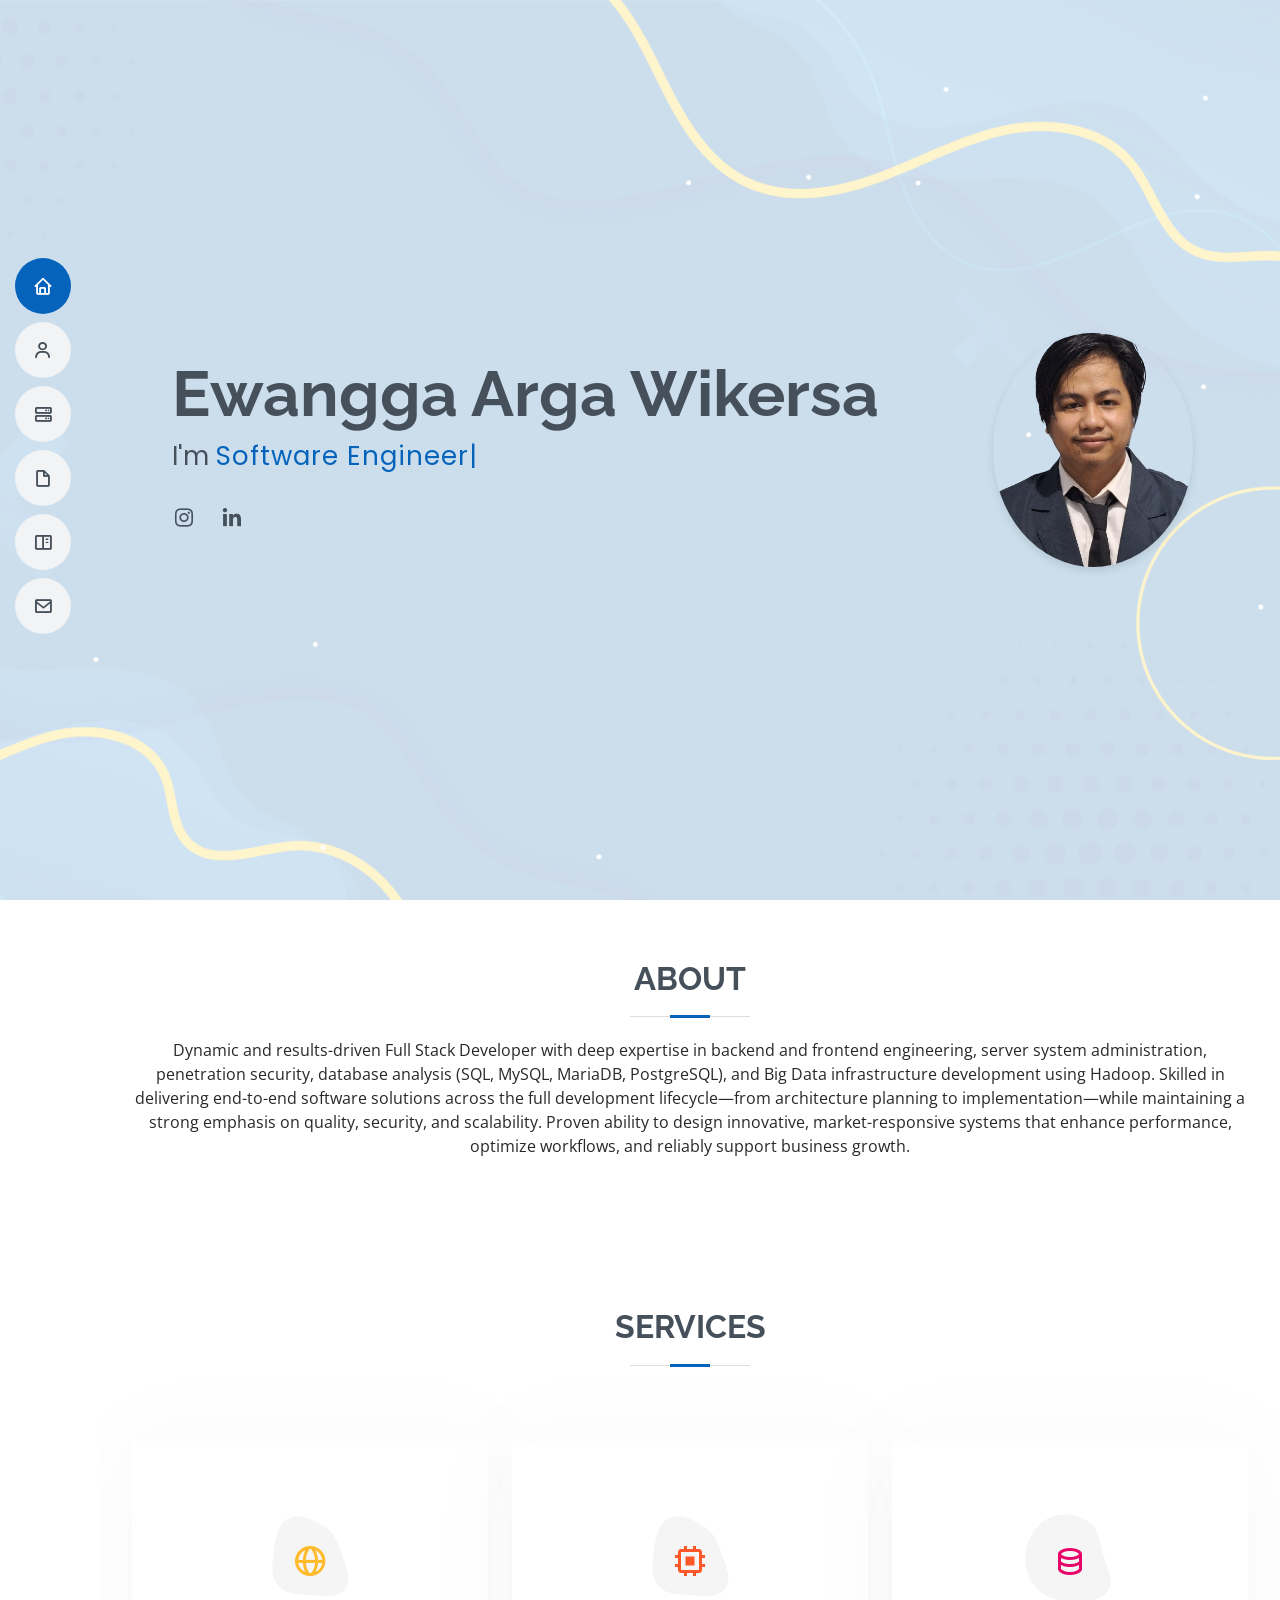
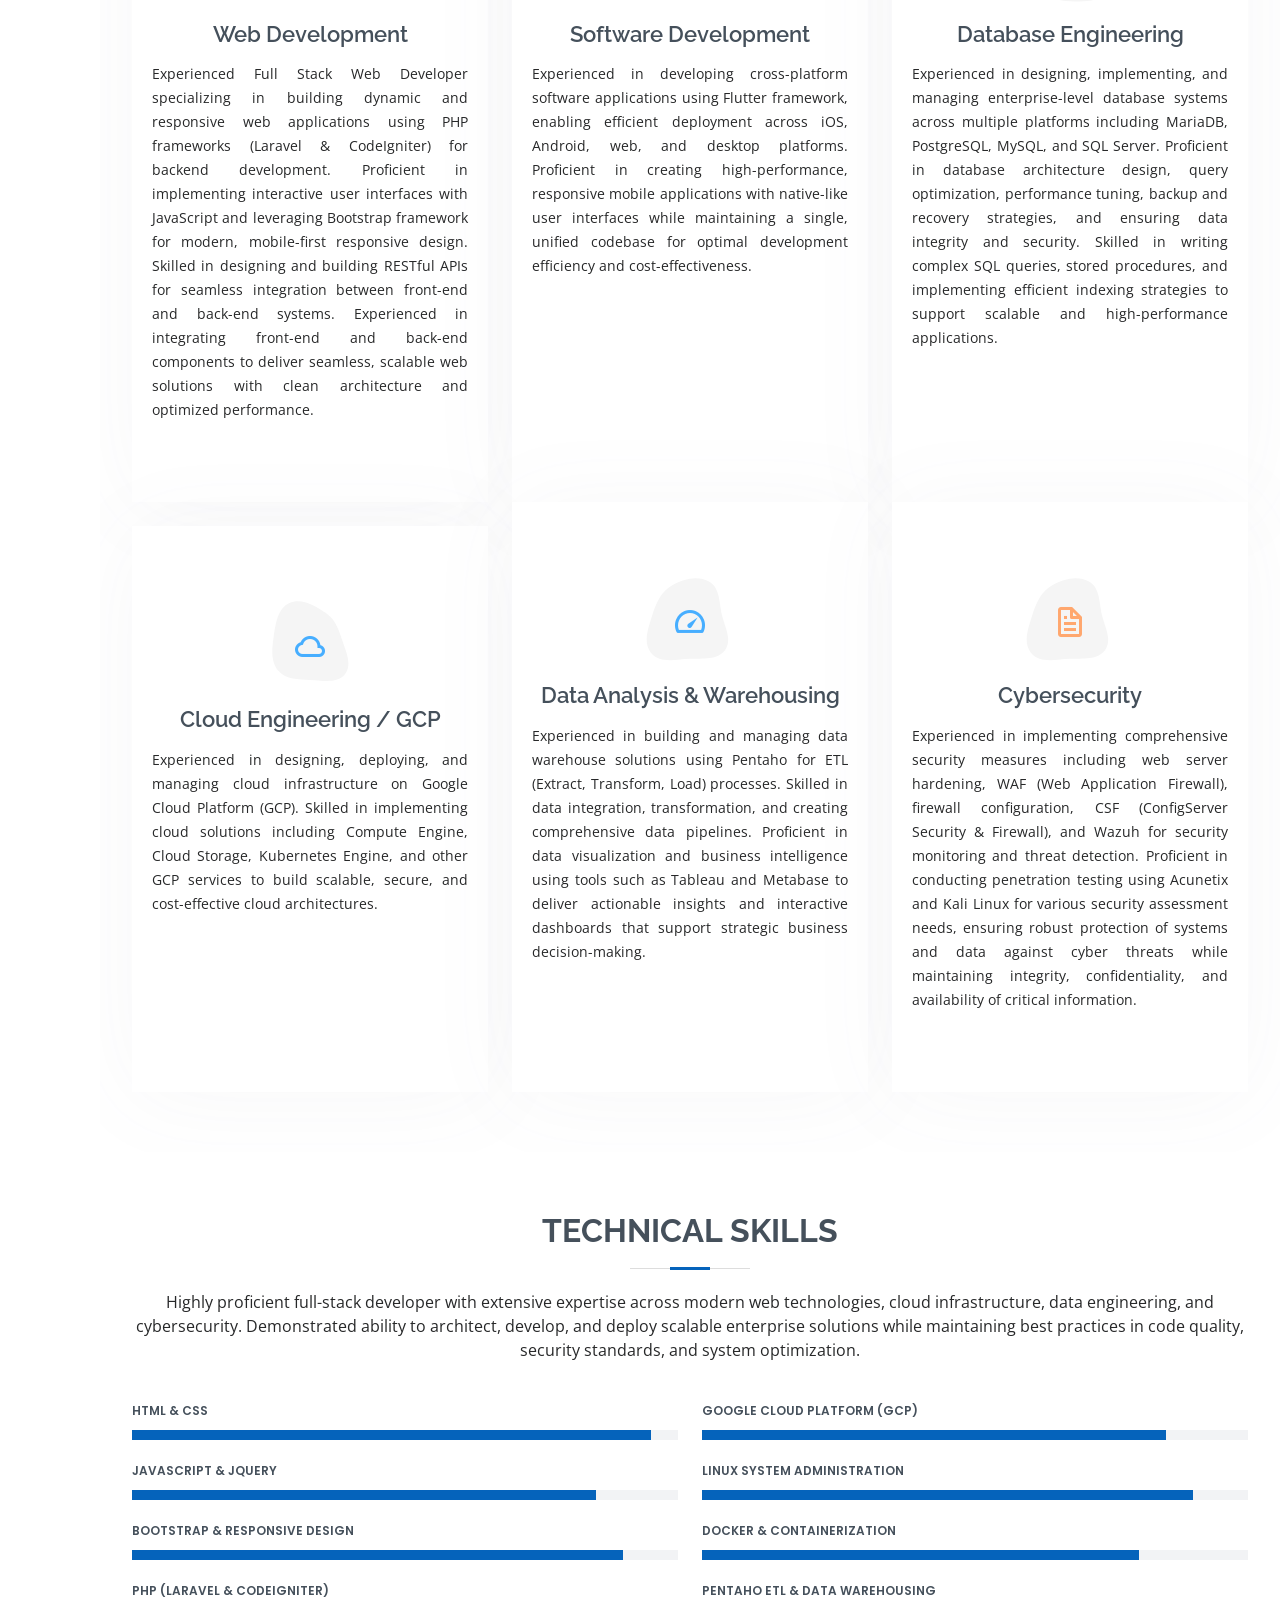
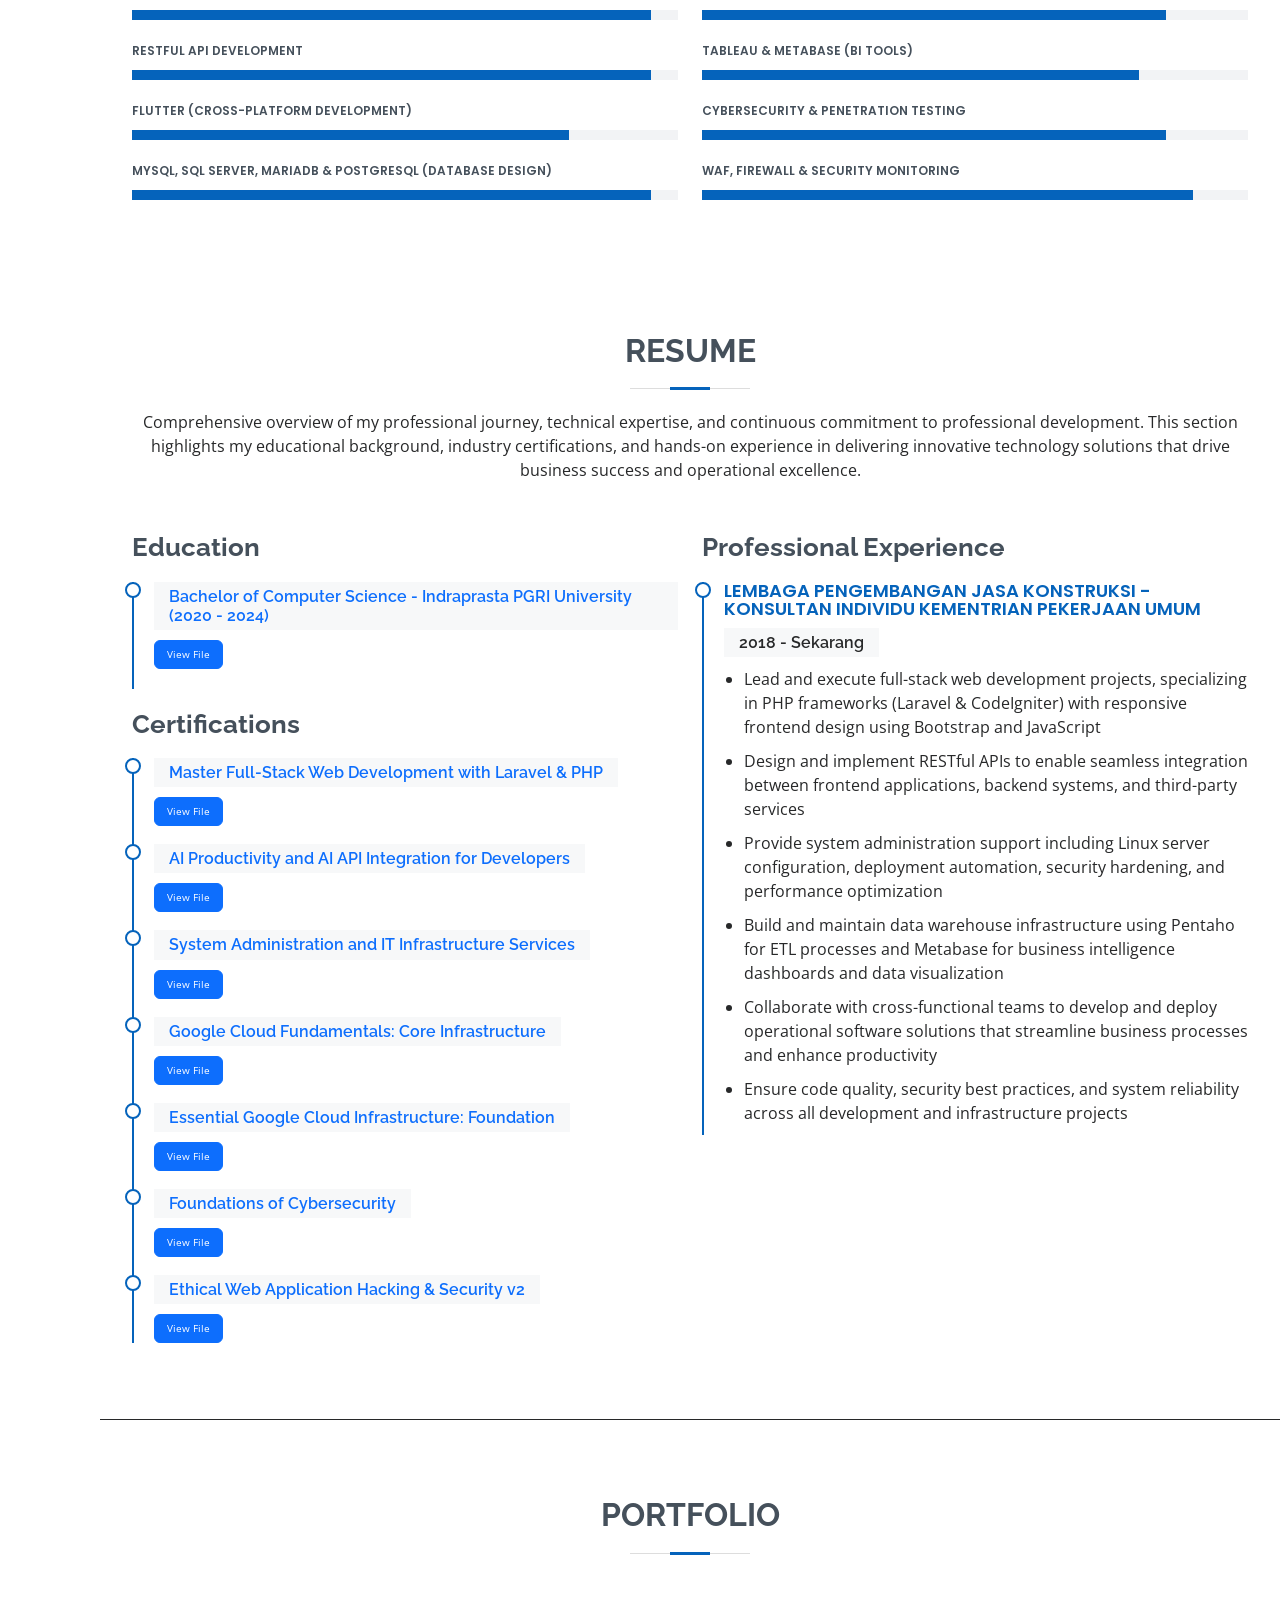
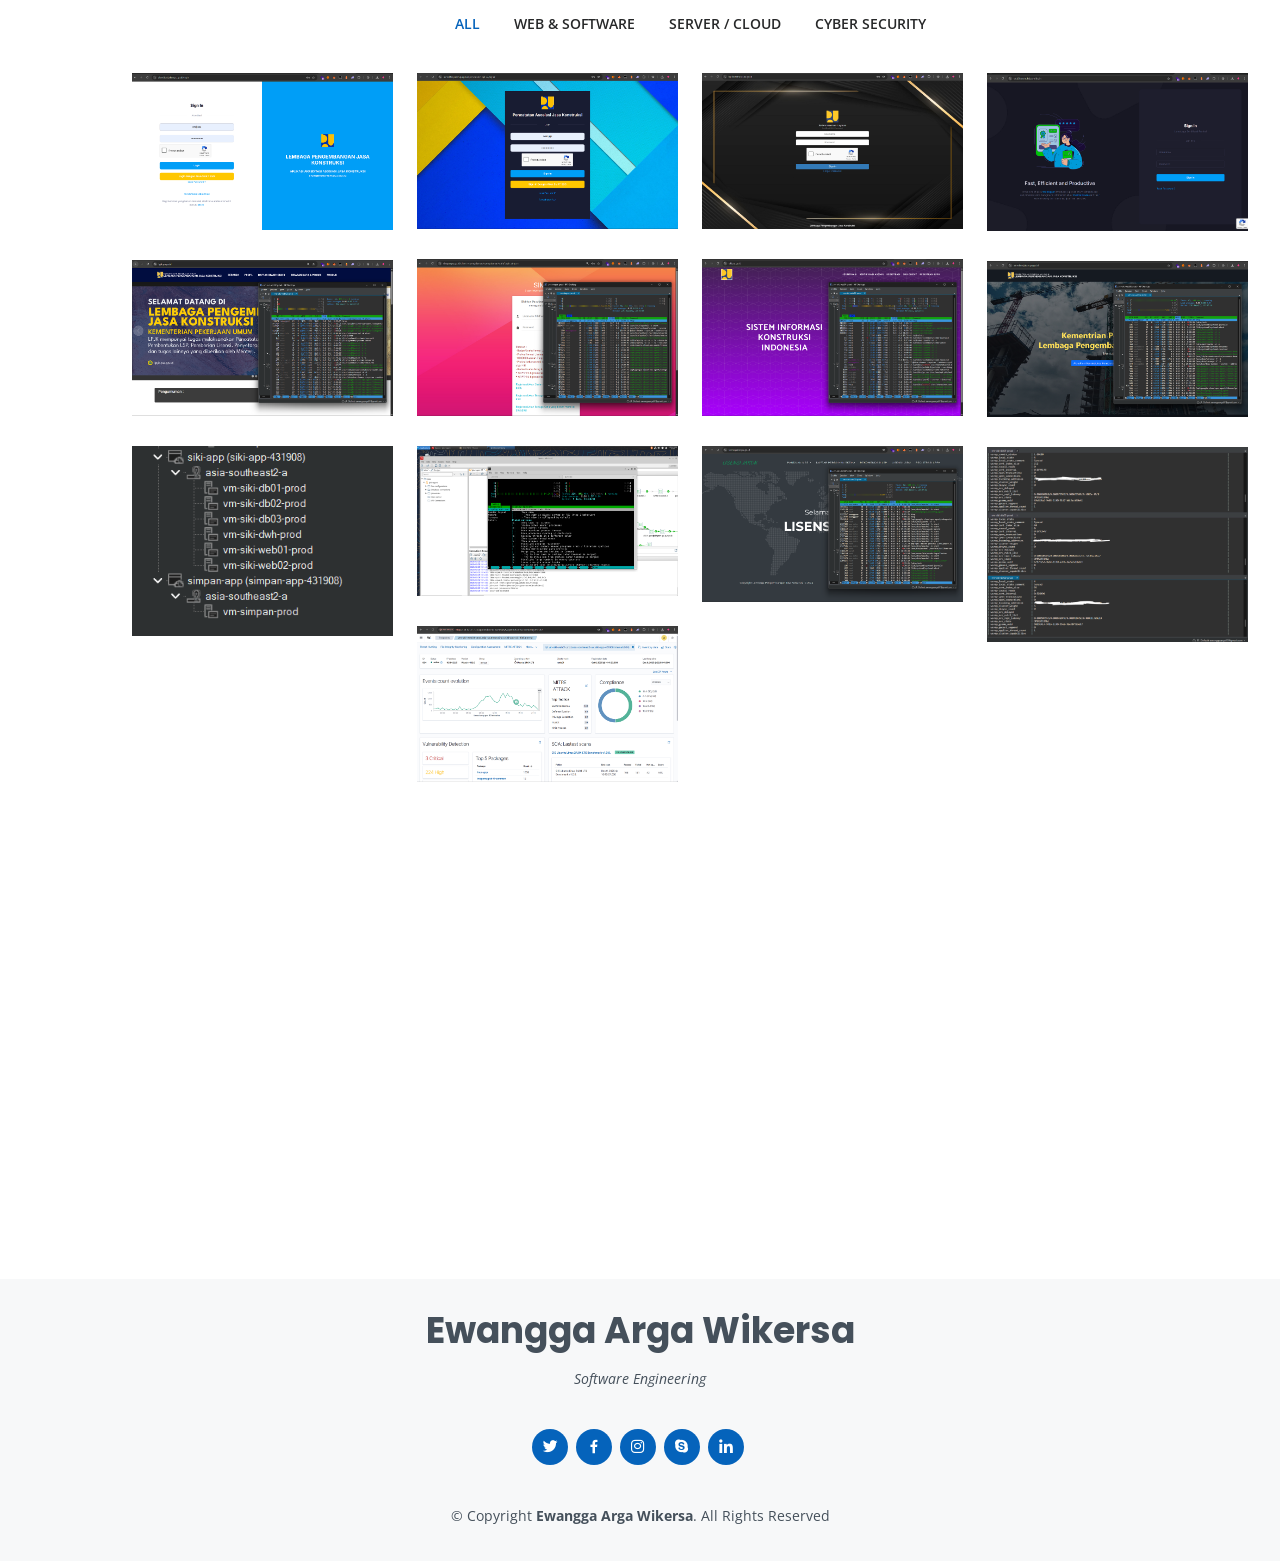
==== index.html @ 534a0cca "Update Portofolio" ====
<!DOCTYPE html>
<html lang="en">

<head>
  <meta charset="utf-8">
  <meta content="width=device-width, initial-scale=1.0" name="viewport">

  <title>MyResume - Ewangga Arga Wikersa</title>
  <meta content="" name="description">
  <meta content="" name="keywords">

  <!-- Favicons -->
  <!-- <link href="assets/img/favicon.png" rel="icon"> -->
  <link href="assets/img/apple-touch-icon.png" rel="apple-touch-icon">
  <link href="https://unpkg.com/boxicons@2.1.4/css/boxicons.min.css" rel="stylesheet">


  <!-- Google Fonts -->
  <link href="https://fonts.googleapis.com/css?family=Open+Sans:300,300i,400,400i,600,600i,700,700i|Raleway:300,300i,400,400i,500,500i,600,600i,700,700i|Poppins:300,300i,400,400i,500,500i,600,600i,700,700i" rel="stylesheet">

  <!-- Vendor CSS Files -->
  <link href="assets/vendor/aos/aos.css" rel="stylesheet">
  <link href="assets/vendor/bootstrap/css/bootstrap.min.css" rel="stylesheet">
  <link href="assets/vendor/bootstrap-icons/bootstrap-icons.css" rel="stylesheet">
  <link href="assets/vendor/boxicons/css/boxicons.min.css" rel="stylesheet">
  <link href="assets/vendor/glightbox/css/glightbox.min.css" rel="stylesheet">
  <link href="assets/vendor/swiper/swiper-bundle.min.css" rel="stylesheet">

  <!-- Template Main CSS File -->
  <link href="assets/css/style.css" rel="stylesheet">

  <!-- =======================================================
  * Template Name: MyResume
  * Updated: Sep 18 2023 with Bootstrap v5.3.2
  * Template URL: https://bootstrapmade.com/free-html-bootstrap-template-my-resume/
  * Author: BootstrapMade.com
  * License: https://bootstrapmade.com/license/
  ======================================================== -->
  <style>
    /* Set aspect ratio for iframe */
    .embed-responsive-iframe {
      position: relative;
      padding-bottom: 56.25%; /* 16:9 aspect ratio */
      height: 0;
      overflow: hidden;
    }
    
    .embed-responsive-iframe iframe {
      position: absolute;
      top: 0;
      left: 0;
      width: 100%;
      height: 100%;
    }
  </style>
</head>

<body>

  <!-- ======= Mobile nav toggle button ======= -->
  <!-- <button type="button" class="mobile-nav-toggle d-xl-none"><i class="bi bi-list mobile-nav-toggle"></i></button> -->
  <i class="bi bi-list mobile-nav-toggle d-lg-none"></i>
  <!-- ======= Header ======= -->
  <header id="header" class="d-flex flex-column justify-content-center">

    <nav id="navbar" class="navbar nav-menu">
      <ul>
        <li><a href="#hero" class="nav-link scrollto active"><i class="bx bx-home"></i> <span>Home</span></a></li>
        <li><a href="#about" class="nav-link scrollto"><i class="bx bx-user"></i> <span>About</span></a></li>
        <li><a href="#services" class="nav-link scrollto"><i class="bx bx-server"></i> <span>Services</span></a></li>
        <li><a href="#resume" class="nav-link scrollto"><i class="bx bx-file-blank"></i> <span>Resume</span></a></li>
        <li><a href="#portfolio" class="nav-link scrollto"><i class="bx bx-book-content"></i> <span>Portfolio</span></a></li>
        <li><a href="#contact" class="nav-link scrollto"><i class="bx bx-envelope"></i> <span>Contact</span></a></li>
      </ul>
    </nav><!-- .nav-menu -->

  </header><!-- End Header -->

  <!-- ======= Hero Section ======= -->
  <section id="hero" class="d-flex flex-column justify-content-center align-items-center">
    <div class="container" data-aos="zoom-in" data-aos-delay="100">
      <div class="row align-items-center">
        <div class="col-lg-8 col-md-7">
          <h1>Ewangga Arga Wikersa</h1>
          <p>I'm <span class="typed" data-typed-items="Software Engineering"></span></p>
          <div class="social-links">
            <a href="https://www.instagram.com/ewanggaarga/" class="instagram" target="_blank"><i class="bx bxl-instagram"></i></a>
            <a href="https://www.linkedin.com/in/ewangga-arga-wikersa/" target="_blank" class="linkedin"><i class="bx bxl-linkedin"></i></a>
          </div>
        </div>
        <div class="col-lg-4 col-md-5 text-center">
          <img src="assets/img/Pas-foto.png" alt="Ewangga Arga Wikersa" class="img-fluid rounded-circle" style="max-width: 200px; width: 100%; box-shadow: 0 4px 8px rgba(0,0,0,0.1);">
        </div>
      </div>
    </div>
  </section>
  <!-- End Hero -->

  <main id="main">
    <!-- ======= About Section ======= -->
    <section id="about" class="facts">
      <div class="container" data-aos="fade-up">
        <div class="section-title">
          <h2>About</h2>
          <p>Dynamic and results-driven Full Stack Developer with deep expertise in backend and frontend engineering, server system administration, penetration security, database analysis (SQL, MySQL, MariaDB, PostgreSQL), and Big Data infrastructure development using Hadoop. Skilled in delivering end-to-end software solutions across the full development lifecycle—from architecture planning to implementation—while maintaining a strong emphasis on quality, security, and scalability. Proven ability to design innovative, market-responsive systems that enhance performance, optimize workflows, and reliably support business growth.</p>
        </div>
      </div>
    </section><!-- End About Section -->

    <!-- ======= Services Section ======= -->
    <section id="services" class="services">
      <div class="container" data-aos="fade-up">
        <div class="section-title">
          <h2>Services</h2>
        </div>

        <div class="row">
          <div class="col-lg-4 col-md-6 d-flex align-items-stretch mt-4" data-aos="zoom-in" data-aos-delay="100">
            <div class="icon-box iconbox-yellow">
              <div class="icon">
                <svg width="100" height="100" viewBox="0 0 600 600" xmlns="http://www.w3.org/2000/svg">
                  <path stroke="none" stroke-width="0" fill="#f5f5f5" d="M300,503.46388370962813C374.79870501325706,506.71871716319447,464.8034551963731,527.1746412648533,510.4981551193396,467.86667711651364C555.9287308511215,408.9015244558933,512.6030010748507,327.5744911775523,490.211057578863,256.5855673507754C471.097692560561,195.9906835881958,447.69079081568157,138.11976852964426,395.19560036434837,102.3242989838813C329.3053358748298,57.3949838291264,248.02791733380457,8.279543830951368,175.87071277845988,42.242879143198664C103.41431057327972,76.34704239035025,93.79494320519305,170.9812938413882,81.28167332365135,250.07896920659033C70.17666984294237,320.27484674793965,64.84698225790005,396.69656628748305,111.28512138212992,450.4950937839243C156.20124167950087,502.5303643271138,231.32542653798444,500.4755392045468,300,503.46388370962813"></path>
                </svg>
                <i class="bx bx-globe"></i>
              </div>
                <h4><a href="#">Web Development</a></h4>
                <p style="text-align:justify;">Experienced Full Stack Web Developer specializing in building dynamic and responsive web applications using PHP frameworks (Laravel & CodeIgniter) for backend development. Proficient in implementing interactive user interfaces with JavaScript and leveraging Bootstrap framework for modern, mobile-first responsive design. Skilled in designing and building RESTful APIs for seamless integration between front-end and back-end systems. Experienced in integrating front-end and back-end components to deliver seamless, scalable web solutions with clean architecture and optimized performance.</p>
            </div>
          </div>
          
          <div class="col-lg-4 col-md-6 d-flex align-items-stretch mt-4" data-aos="zoom-in" data-aos-delay="100">
            <div class="icon-box iconbox-red">
              <div class="icon">
                <svg width="100" height="100" viewBox="0 0 600 600" xmlns="http://www.w3.org/2000/svg">
                  <path stroke="none" stroke-width="0" fill="#f5f5f5" d="M300,503.46388370962813C374.79870501325706,506.71871716319447,464.8034551963731,527.1746412648533,510.4981551193396,467.86667711651364C555.9287308511215,408.9015244558933,512.6030010748507,327.5744911775523,490.211057578863,256.5855673507754C471.097692560561,195.9906835881958,447.69079081568157,138.11976852964426,395.19560036434837,102.3242989838813C329.3053358748298,57.3949838291264,248.02791733380457,8.279543830951368,175.87071277845988,42.242879143198664C103.41431057327972,76.34704239035025,93.79494320519305,170.9812938413882,81.28167332365135,250.07896920659033C70.17666984294237,320.27484674793965,64.84698225790005,396.69656628748305,111.28512138212992,450.4950937839243C156.20124167950087,502.5303643271138,231.32542653798444,500.4755392045468,300,503.46388370962813"></path>
                </svg>
                <i class="bx bx-chip"></i>
              </div>
              <h4><a href="#">Software Development</a></h4>
                <p style="text-align:justify;">Experienced in developing cross-platform software applications using Flutter framework, enabling efficient deployment across iOS, Android, web, and desktop platforms. Proficient in creating high-performance, responsive mobile applications with native-like user interfaces while maintaining a single, unified codebase for optimal development efficiency and cost-effectiveness.</p>
            </div>
          </div>

          <div class="col-lg-4 col-md-6 d-flex align-items-stretch mt-4" data-aos="zoom-in" data-aos-delay="300">
            <div class="icon-box iconbox-pink">
              <div class="icon">
              <svg width="100" height="100" viewBox="0 0 600 600" xmlns="http://www.w3.org/2000/svg">
                <path stroke="none" stroke-width="0" fill="#f5f5f5" d="M300,541.5067337569781C382.14930387511276,545.0595476570109,479.8736841581634,548.3450877840088,526.4010558755058,480.5488172755941C571.5218469581645,414.80211281144784,517.5187510058486,332.0715597781072,496.52539010469104,255.14436215662573C477.37192572678356,184.95920475031193,473.57363656557914,105.61284051026155,413.0603344069578,65.22779650032875C343.27470386102294,18.654635553484475,251.2091493199835,5.337323636656869,175.0934190732945,40.62881213300186C97.87086631185822,76.43348514350839,51.98124368387456,156.15599469081315,36.44837278890362,239.84606092416172C21.716077023791087,319.22268207091537,43.775223500013084,401.1760424656574,96.891909868211,461.97329694683043C147.22146801428983,519.5804099606455,223.5754009179313,538.201503339737,300,541.5067337569781"></path>
              </svg>
              <i class="bx bx-data"></i>
              </div>
              <h4><a href="#">Database Engineering</a></h4>
              <p style="text-align:justify;">Experienced in designing, implementing, and managing enterprise-level database systems across multiple platforms including MariaDB, PostgreSQL, MySQL, and SQL Server. Proficient in database architecture design, query optimization, performance tuning, backup and recovery strategies, and ensuring data integrity and security. Skilled in writing complex SQL queries, stored procedures, and implementing efficient indexing strategies to support scalable and high-performance applications.</p>
            </div>
          </div>

          <div class="col-lg-4 col-md-6 d-flex align-items-stretch mt-4" data-aos="zoom-in" data-aos-delay="100">
            <div class="icon-box iconbox-blue">
              <div class="icon">
                <svg width="100" height="100" viewBox="0 0 600 600" xmlns="http://www.w3.org/2000/svg">
                  <path stroke="none" stroke-width="0" fill="#f5f5f5" d="M300,503.46388370962813C374.79870501325706,506.71871716319447,464.8034551963731,527.1746412648533,510.4981551193396,467.86667711651364C555.9287308511215,408.9015244558933,512.6030010748507,327.5744911775523,490.211057578863,256.5855673507754C471.097692560561,195.9906835881958,447.69079081568157,138.11976852964426,395.19560036434837,102.3242989838813C329.3053358748298,57.3949838291264,248.02791733380457,8.279543830951368,175.87071277845988,42.242879143198664C103.41431057327972,76.34704239035025,93.79494320519305,170.9812938413882,81.28167332365135,250.07896920659033C70.17666984294237,320.27484674793965,64.84698225790005,396.69656628748305,111.28512138212992,450.4950937839243C156.20124167950087,502.5303643271138,231.32542653798444,500.4755392045468,300,503.46388370962813"></path>
                </svg>
                <i class="bx bx-cloud"></i>
              </div>
              <h4><a href="#">Cloud Engineering / GCP</a></h4>
              <p style="text-align:justify;">Experienced in designing, deploying, and managing cloud infrastructure on Google Cloud Platform (GCP). Skilled in implementing cloud solutions including Compute Engine, Cloud Storage, Kubernetes Engine, and other GCP services to build scalable, secure, and cost-effective cloud architectures.</p>
            </div>
          </div>

          <div class="col-lg-4 col-md-6 d-flex align-items-stretch" data-aos="zoom-in" data-aos-delay="100">
            <div class="icon-box iconbox-blue">
              <div class="icon">
                <svg width="100" height="100" viewBox="0 0 600 600" xmlns="http://www.w3.org/2000/svg">
                  <path stroke="none" stroke-width="0" fill="#f5f5f5" d="M300,521.0016835830174C376.1290562159157,517.8887921683347,466.0731472004068,529.7835943286574,510.70327084640275,468.03025145048787C554.3714126377745,407.6079735673963,508.03601936045806,328.9844924480964,491.2728898941984,256.3432110539036C474.5976632858925,184.082847569629,479.9380746630129,96.60480741107993,416.23090153303,58.64404602377083C348.86323505073057,18.502131276798302,261.93793281208167,40.57373210992963,193.5410806939664,78.93577620505333C130.42746243093433,114.334589627462,98.30271207620316,179.96522072025542,76.75703585869454,249.04625023123273C51.97151888228291,328.5150500222984,13.704378332031375,421.85034740162234,66.52175969318436,486.19268352777647C119.04800174914682,550.1803526380478,217.28368757567262,524.383925680826,300,521.0016835830174"></path>
                </svg>
                <i class="bx bx-tachometer"></i>
              </div>
                <h4><a href="#">Data Analysis & Warehousing</a></h4>
                <p style="text-align:justify;">Experienced in building and managing data warehouse solutions using Pentaho for ETL (Extract, Transform, Load) processes. Skilled in data integration, transformation, and creating comprehensive data pipelines. Proficient in data visualization and business intelligence using tools such as Tableau and Metabase to deliver actionable insights and interactive dashboards that support strategic business decision-making.</p>
            </div>
          </div>
          
          
          <div class="col-lg-4 col-md-6 d-flex align-items-stretch" data-aos="zoom-in" data-aos-delay="100">
            <div class="icon-box iconbox-orange">
              <div class="icon">
                <svg width="100" height="100" viewBox="0 0 600 600" xmlns="http://www.w3.org/2000/svg">
                  <path stroke="none" stroke-width="0" fill="#f5f5f5" d="M300,521.0016835830174C376.1290562159157,517.8887921683347,466.0731472004068,529.7835943286574,510.70327084640275,468.03025145048787C554.3714126377745,407.6079735673963,508.03601936045806,328.9844924480964,491.2728898941984,256.3432110539036C474.5976632858925,184.082847569629,479.9380746630129,96.60480741107993,416.23090153303,58.64404602377083C348.86323505073057,18.502131276798302,261.93793281208167,40.57373210992963,193.5410806939664,78.93577620505333C130.42746243093433,114.334589627462,98.30271207620316,179.96522072025542,76.75703585869454,249.04625023123273C51.97151888228291,328.5150500222984,13.704378332031375,421.85034740162234,66.52175969318436,486.19268352777647C119.04800174914682,550.1803526380478,217.28368757567262,524.383925680826,300,521.0016835830174"></path>
                </svg>
                <i class="bx bx-file"></i>
              </div>
                <h4><a href="#">Cybersecurity</a></h4>
                <p style="text-align:justify;">Experienced in implementing comprehensive security measures including web server hardening, WAF (Web Application Firewall), firewall configuration, CSF (ConfigServer Security & Firewall), and Wazuh for security monitoring and threat detection. Proficient in conducting penetration testing using Acunetix and Kali Linux for various security assessment needs, ensuring robust protection of systems and data against cyber threats while maintaining integrity, confidentiality, and availability of critical information.</p>
            </div>
          </div>



        </div>

      </div>
    </section>
    <!-- ======= End Services Section ======= -->

    <!-- ======= Skills Section ======= -->
    <section id="skills" class="skills section-bg">
      <div class="container" data-aos="fade-up">

      <div class="section-title">
      <h2>Technical Skills</h2>
      <p>Highly proficient full-stack developer with extensive expertise across modern web technologies, cloud infrastructure, data engineering, and cybersecurity. Demonstrated ability to architect, develop, and deploy scalable enterprise solutions while maintaining best practices in code quality, security standards, and system optimization.</p>
      </div>

      <div class="row skills-content">

      <div class="col-lg-6">

      <div class="progress">
      <span class="skill">HTML & CSS</span>
      <div class="progress-bar-wrap">
      <div class="progress-bar" role="progressbar" aria-valuenow="95" aria-valuemin="0" aria-valuemax="100"></div>
      </div>
      </div>

      <div class="progress">
      <span class="skill">JavaScript & jQuery</span>
      <div class="progress-bar-wrap">
      <div class="progress-bar" role="progressbar" aria-valuenow="85" aria-valuemin="0" aria-valuemax="100"></div>
      </div>
      </div>

      <div class="progress">
      <span class="skill">Bootstrap & Responsive Design</span>
      <div class="progress-bar-wrap">
      <div class="progress-bar" role="progressbar" aria-valuenow="90" aria-valuemin="0" aria-valuemax="100"></div>
      </div>
      </div>
       
      <div class="progress">
      <span class="skill">PHP (Laravel & CodeIgniter)</span>
      <div class="progress-bar-wrap">
      <div class="progress-bar" role="progressbar" aria-valuenow="95" aria-valuemin="0" aria-valuemax="100"></div>
      </div>
      </div>

      <div class="progress">
      <span class="skill">RESTful API Development</span>
      <div class="progress-bar-wrap">
      <div class="progress-bar" role="progressbar" aria-valuenow="95" aria-valuemin="0" aria-valuemax="100"></div>
      </div>
      </div>
      
      <div class="progress">
      <span class="skill">Flutter (Cross-Platform Development)</span>
      <div class="progress-bar-wrap">
      <div class="progress-bar" role="progressbar" aria-valuenow="80" aria-valuemin="0" aria-valuemax="100"></div>
      </div>
      </div>

      <div class="progress">
      <span class="skill">MySQL, SQL Server, MariaDB & PostgreSQL (Database Design)</span>
      <div class="progress-bar-wrap">
      <div class="progress-bar" role="progressbar" aria-valuenow="95" aria-valuemin="0" aria-valuemax="100"></div>
      </div>
      </div>

       
      </div>

      <div class="col-lg-6">

      <div class="progress">
      <span class="skill">Google Cloud Platform (GCP)</span>
      <div class="progress-bar-wrap">
      <div class="progress-bar" role="progressbar" aria-valuenow="85" aria-valuemin="0" aria-valuemax="100"></div>
      </div>
      </div>

      <div class="progress">
      <span class="skill">Linux System Administration</span>
      <div class="progress-bar-wrap">
      <div class="progress-bar" role="progressbar" aria-valuenow="90" aria-valuemin="0" aria-valuemax="100"></div>
      </div>
      </div>

      <div class="progress">
      <span class="skill">Docker & Containerization</span>
      <div class="progress-bar-wrap">
      <div class="progress-bar" role="progressbar" aria-valuenow="80" aria-valuemin="0" aria-valuemax="100"></div>
      </div>
      </div>

      <div class="progress">
      <span class="skill">Pentaho ETL & Data Warehousing</span>
      <div class="progress-bar-wrap">
      <div class="progress-bar" role="progressbar" aria-valuenow="85" aria-valuemin="0" aria-valuemax="100"></div>
      </div>
      </div>

      <div class="progress">
      <span class="skill">Tableau & Metabase (BI Tools)</span>
      <div class="progress-bar-wrap">
      <div class="progress-bar" role="progressbar" aria-valuenow="80" aria-valuemin="0" aria-valuemax="100"></div>
      </div>
      </div>
      
      <div class="progress">
      <span class="skill">Cybersecurity & Penetration Testing</span>
      <div class="progress-bar-wrap">
      <div class="progress-bar" role="progressbar" aria-valuenow="85" aria-valuemin="0" aria-valuemax="100"></div>
      </div>
      </div>

      <div class="progress">
      <span class="skill">WAF, Firewall & Security Monitoring</span>
      <div class="progress-bar-wrap">
      <div class="progress-bar" role="progressbar" aria-valuenow="90" aria-valuemin="0" aria-valuemax="100"></div>
      </div>
      </div>

      </div>

      </div>

      </div>
    </section>
    <!-- End Skills Section -->

    <!-- ======= Resume Section ======= -->
    <section id="resume" class="resume">
      <div class="container" data-aos="fade-up">

        <div class="section-title">
          <h2>Resume</h2>
          <p>Comprehensive overview of my professional journey, technical expertise, and continuous commitment to professional development. This section highlights my educational background, industry certifications, and hands-on experience in delivering innovative technology solutions that drive business success and operational excellence.</p>
        </div>

        <!-- Fungsi untuk show and hide iframe -->
          <script>
            function toggleIframe(containerId, buttonId) {
              var iframeContainer = document.getElementById(containerId);
              var toggleButton = document.getElementById(buttonId);
          
              if (iframeContainer.style.display === 'none') {
                iframeContainer.style.display = 'block';
                toggleButton.textContent = 'Hide';
              } else {
                iframeContainer.style.display = 'none';
                toggleButton.textContent = 'View File';
              }
            }
          </script>

        <div class="row">
          <div class="col-lg-6">
            <h3 class="resume-title">Education</h3>
            <div class="resume-item">
              <h5 class="text-primary">Bachelor of Computer Science - Indraprasta PGRI University (2020 - 2024)</h5><br/>
              <button id="toggleButton0" class="btn btn-primary" style="font-size:10px;" onclick="toggleIframe('iframeContainer0', 'toggleButton0')">View File</button>
              <div id="iframeContainer0" style="display: none;">
                <iframe src="sertifikat/Ijazah.pdf" width="100%" height="550px"></iframe>
              </div>
            </div>

           
           
          <h3 class="resume-title">Certifications</h3>

            <div class="resume-item">
              <h5 class="text-primary">Master Full-Stack Web Development with Laravel & PHP </h5><br/>
              <button id="toggleButton1" class="btn btn-primary"  style="font-size:10px;" onclick="toggleIframe('iframeContainer1', 'toggleButton1')">View File</button>
              <div id="iframeContainer1" style="display: none;">
                <iframe src="sertifikat/Master Full-Stack Web Development with Laravel PHP.pdf" width="100%" height="550px"></iframe>
              </div>
            </div>
            
            <div class="resume-item">
              <h5 class="text-primary">AI Productivity and AI API Integration for Developers</h5><br/>
              <button id="toggleButton2" class="btn btn-primary"  style="font-size:10px;" onclick="toggleIframe('iframeContainer2', 'toggleButton2')">View File</button>
              <div id="iframeContainer2" style="display: none;">
                <iframe src="sertifikat/AI Productivity and AI API Integration for Developers.pdf" width="100%" height="550px"></iframe>
              </div>
            </div>
          
            <div class="resume-item">
              <h5 class="text-primary">System Administration and IT Infrastructure Services</h5><br/>
              <button id="toggleButton3" class="btn btn-primary"  style="font-size:10px;" onclick="toggleIframe('iframeContainer3', 'toggleButton3')">View File</button>
              <div id="iframeContainer3" style="display: none;">
                <iframe src="sertifikat/System Administration and IT Infrastructure Services.pdf" width="100%" height="550px"></iframe>
              </div>
            </div>

            <div class="resume-item">
              <h5 class="text-primary">Google Cloud Fundamentals: Core Infrastructure</h5><br/>
              <button id="toggleButton4" class="btn btn-primary"  style="font-size:10px;" onclick="toggleIframe('iframeContainer4', 'toggleButton4')">View File</button>
              <div id="iframeContainer4" style="display: none;">
                <iframe src="sertifikat/Google Cloud Fundamentals Core Infrastructure.pdf" width="100%" height="550px"></iframe>
              </div>
            </div>
            
            <div class="resume-item">
              <h5 class="text-primary">Essential Google Cloud Infrastructure: Foundation</h5><br/>
              <button id="toggleButton5" class="btn btn-primary"  style="font-size:10px;" onclick="toggleIframe('iframeContainer5', 'toggleButton5')">View File</button>
              <div id="iframeContainer5" style="display: none;">
                <iframe src="sertifikat/Essential Google Cloud Infrastructure Foundation.pdf" width="100%" height="550px"></iframe>
              </div>
            </div>
         
            <div class="resume-item">
              <h5 class="text-primary">Foundations of Cybersecurity</h5><br/>
              <button id="toggleButton6" class="btn btn-primary"  style="font-size:10px;" onclick="toggleIframe('iframeContainer6', 'toggleButton6')">View File</button>
              <div id="iframeContainer6" style="display: none;">
                <iframe src="sertifikat/Foundations of Cybersecurity.pdf" width="100%" height="550px"></iframe>
              </div>
            </div>
         
            <div class="resume-item">
              <h5 class="text-primary">Ethical Web Application Hacking & Security v2</h5><br/>
              <button id="toggleButton7" class="btn btn-primary"  style="font-size:10px;" onclick="toggleIframe('iframeContainer7', 'toggleButton7')">View File</button>
              <div id="iframeContainer7" style="display: none;">
                <iframe src="sertifikat/Ethical Web Application Hacking & Security v2.pdf" width="100%" height="550px"></iframe>
              </div>
            </div>



          </div>


          <div class="col-lg-6">
            <h3 class="resume-title">Professional Experience</h3>
            <div class="resume-item">
              <h4>Lembaga Pengembangan Jasa Konstruksi - Konsultan Individu Kementrian Pekerjaan Umum</h4>
              <h5>2018 - Sekarang</h5>
              <ul>
                <li>Lead and execute full-stack web development projects, specializing in PHP frameworks (Laravel & CodeIgniter) with responsive frontend design using Bootstrap and JavaScript</li>
                <li>Design and implement RESTful APIs to enable seamless integration between frontend applications, backend systems, and third-party services</li>
                <li>Provide system administration support including Linux server configuration, deployment automation, security hardening, and performance optimization</li>
                <li>Build and maintain data warehouse infrastructure using Pentaho for ETL processes and Metabase for business intelligence dashboards and data visualization</li>
                <li>Collaborate with cross-functional teams to develop and deploy operational software solutions that streamline business processes and enhance productivity</li>
                <li>Ensure code quality, security best practices, and system reliability across all development and infrastructure projects</li>
              </ul>
            </div>
          </div>
        </div>

      </div>
    </section><!-- End Resume Section -->

    <hr data-aos="fade-up"/>
    <!-- ======= Portfolio Section ======= -->
    <section id="portfolio" class="portfolio section-bg">
      <div class="container" data-aos="fade-up">

        <div class="section-title">
          <h2>Portfolio</h2>
        </div>

        <div class="row">
          <div class="col-lg-12 d-flex justify-content-center" data-aos="fade-up" data-aos-delay="100">
            <ul id="portfolio-flters">
              <li data-filter="*" class="filter-active">All</li>
              <li data-filter=".filter-web">Web & Software</li>
              <li data-filter=".filter-cloud">Server / Cloud</li>
              <li data-filter=".filter-cybersecurity">Cyber Security</li>
            </ul>
          </div>
        </div>

        <div class="row portfolio-container" data-aos="fade-up" data-aos-delay="200">
          

          <!-- Kelompok Web -->
          <div class="col-lg-3 col-md-6 portfolio-item filter-web">
            <div class="portfolio-wrap">
              <img src="assets/img/portfolio/Akreditasi Asosiasi Jasa Konstruksi.png" class="img-fluid" alt="">
              <div class="portfolio-info">
                <h4>Akreditasi Asosiasi Jasa Konstruksi</h4>
                <div class="portfolio-links">
                  <a href="assets/img/portfolio/Akreditasi Asosiasi Jasa Konstruksi.png" data-gallery="portfolioGallery" class="portfolio-lightbox" title="Akreditasi Asosiasi Jasa Konstruksi"><i class="bx bx-show"></i></a>
                  <a href="https://www.youtube.com/watch?v=4Zji7pxfyms" class="portfolio-details-lightbox" data-glightbox="type: external" title="Portfolio Details"><i class="bx bx-link"></i></a>
                </div>
              </div>
            </div>
          </div>
          
          <div class="col-lg-3 col-md-6 portfolio-item filter-web">
            <div class="portfolio-wrap">
              <img src="assets/img/portfolio/Pencatatan Asosiasi Jasa Konstruksi.png" class="img-fluid" alt="">
              <div class="portfolio-info">
                <h4>Pencatatan Asosiasi Jasa Konstruksi</h4>
                <div class="portfolio-links">
                  <a href="assets/img/portfolio/Pencatatan Asosiasi Jasa Konstruksi.png" data-gallery="portfolioGallery" class="portfolio-lightbox" title="Pencatatan Asosiasi Jasa Konstruksi"><i class="bx bx-show"></i></a>
                  <a href="assets/img/portfolio/bahan/PANDUAN PENCATATAN AJK- 2025.pdf" class="portfolio-details-lightbox" data-glightbox="type: external" title="Portfolio Details"><i class="bx bx-link"></i></a>
                </div>
              </div>
            </div>
          </div>

          <div class="col-lg-3 col-md-6 portfolio-item filter-web">
            <div class="portfolio-wrap">
              <img src="assets/img/portfolio/Sistem Informasi Sertifikasi LSP - P1.png" class="img-fluid" alt="">
              <div class="portfolio-info">
                <h4>Sistem Informasi Sertifikasi LSP - P1</h4>
                <div class="portfolio-links">
                  <a href="assets/img/portfolio/Sistem Informasi Sertifikasi LSP - P1.png" data-gallery="portfolioGallery" class="portfolio-lightbox" title="Sistem Informasi Sertifikasi LSP - P1"><i class="bx bx-show"></i></a>
                  <a href="assets/img/portfolio/bahan/Sistem Informasi Sertifikasi LSP - P1.pdf" class="portfolio-details-lightbox" data-glightbox="type: external" title="Portfolio Details"><i class="bx bx-link"></i></a>
                </div>
              </div>
            </div>
          </div>
          
          <div class="col-lg-3 col-md-6 portfolio-item filter-web">
            <div class="portfolio-wrap">
              <img src="assets/img/portfolio/Sistem Informasi Sertifikasi LSP - Paperless.png" class="img-fluid" alt="">
              <div class="portfolio-info">
                <h4>Sistem Informasi Sertifikasi LSP - Paperless</h4>
                <div class="portfolio-links">
                  <a href="assets/img/portfolio/Sistem Informasi Sertifikasi LSP - Paperless.png" data-gallery="portfolioGallery" class="portfolio-lightbox" title="Sistem Informasi Sertifikasi LSP - Paperless"><i class="bx bx-show"></i></a>
                  <a href="https://sis.k3konstruksi.com/login" class="portfolio-details-lightbox" data-glightbox="type: external" title="Portfolio Details"><i class="bx bx-link"></i></a>
                </div>
              </div>
            </div>
          </div>
          <!-- /Kelompok Web -->
          
          <!-- Kelompok Cloud -->
          <div class="col-lg-3 col-md-6 portfolio-item filter-cloud filter-web">
            <div class="portfolio-wrap">
              <img src="assets/img/portfolio/Web Server SIKI.png" class="img-fluid" alt="">
              <div class="portfolio-info">
                <h4>Web Server SIKI</h4>
                <div class="portfolio-links">
                  <a href="assets/img/portfolio/Web Server SIKI.png" data-gallery="portfolioGallery" class="portfolio-lightbox" title="Web Server SIKI"><i class="bx bx-show"></i></a>
                  <a href="https://siki.pu.go.id/" class="portfolio-details-lightbox" data-glightbox="type: external" title="Portfolio Details"><i class="bx bx-link"></i></a>
                </div>
              </div>
            </div>
          </div>
          <div class="col-lg-3 col-md-6 portfolio-item filter-cloud filter-web">
            <div class="portfolio-wrap">
              <img src="assets/img/portfolio/Web Server SIMPAN.png" class="img-fluid" alt="">
              <div class="portfolio-info">
                <h4>Web Server SIMPAN</h4>
                <div class="portfolio-links">
                  <a href="assets/img/portfolio/Web Server SIMPAN.png" data-gallery="portfolioGallery" class="portfolio-lightbox" title="Web Server SIMPAN"><i class="bx bx-show"></i></a>
                  <a href="https://simpan.pu.go.id/" class="portfolio-details-lightbox" data-glightbox="type: external" title="Portfolio Details"><i class="bx bx-link"></i></a>
                </div>
              </div>
            </div>
          </div>
          <div class="col-lg-3 col-md-6 portfolio-item filter-cloud filter-web">
            <div class="portfolio-wrap">
              <img src="assets/img/portfolio/Web Server LPJK.png" class="img-fluid" alt="">
              <div class="portfolio-info">
                <h4>Web Server LPJK</h4>
                <div class="portfolio-links">
                  <a href="assets/img/portfolio/Web Server LPJK.png" data-gallery="portfolioGallery" class="portfolio-lightbox" title="Web Server LPJK"><i class="bx bx-show"></i></a>
                  <a href="https://lpjk.pu.go.id/" class="portfolio-details-lightbox" data-glightbox="type: external" title="Portfolio Details"><i class="bx bx-link"></i></a>
                </div>
              </div>
            </div>
          </div>
          <div class="col-lg-3 col-md-6 portfolio-item filter-cloud filter-web">
            <div class="portfolio-wrap">
              <img src="assets/img/portfolio/Web Server Akreditasi.png" class="img-fluid" alt="">
              <div class="portfolio-info">
                <h4>Web Server Akreditasi</h4>
                <div class="portfolio-links">
                  <a href="assets/img/portfolio/Web Server Akreditasi.png" data-gallery="portfolioGallery" class="portfolio-lightbox" title="Web Server Akreditasi"><i class="bx bx-show"></i></a>
                  <a href="https://akreditasijakon.pu.go.id/" class="portfolio-details-lightbox" data-glightbox="type: external" title="Portfolio Details"><i class="bx bx-link"></i></a>
                </div>
              </div>
            </div>
          </div>
          <div class="col-lg-3 col-md-6 portfolio-item filter-cloud filter-web">
            <div class="portfolio-wrap">
              <img src="assets/img/portfolio/Web Server Lisensi Jasa Konstruksi.png" class="img-fluid" alt="">
              <div class="portfolio-info">
                <h4>Web Server Lisensi Jasa Konstruksi</h4>
                <div class="portfolio-links">
                  <a href="assets/img/portfolio/Web Server Lisensi Jasa Konstruksi.png" data-gallery="portfolioGallery" class="portfolio-lightbox" title="Web Server Lisensi Jasa Konstruksi"><i class="bx bx-show"></i></a>
                  <a href="https://lisensijakon.pu.go.id/" class="portfolio-details-lightbox" data-glightbox="type: external" title="Portfolio Details"><i class="bx bx-link"></i></a>
                </div>
              </div>
            </div>
          </div>
          <div class="col-lg-3 col-md-6 portfolio-item filter-cloud">
            <div class="portfolio-wrap">
              <img src="assets/img/portfolio/Server Dataware House.png" class="img-fluid" alt="">
              <div class="portfolio-info">
                <h4>Server Dataware House</h4>
                <div class="portfolio-links">
                  <a href="assets/img/portfolio/Server Dataware House.png" data-gallery="portfolioGallery" class="portfolio-lightbox" title="Server Dataware House"><i class="bx bx-show"></i></a>
                </div>
              </div>
            </div>
          </div>
          <div class="col-lg-3 col-md-6 portfolio-item filter-cloud">
            <div class="portfolio-wrap">
              <img src="assets/img/portfolio/Server SIKI SIMPAN.png" class="img-fluid" alt="">
              <div class="portfolio-info">
                <h4>Server SIKI SIMPAN</h4>
                <div class="portfolio-links">
                  <a href="assets/img/portfolio/Server SIKI SIMPAN.png" data-gallery="portfolioGallery" class="portfolio-lightbox" title="Server SIKI SIMPAN"><i class="bx bx-show"></i></a>
                </div>
              </div>
            </div>
          </div>
          <div class="col-lg-3 col-md-6 portfolio-item filter-cloud">
            <div class="portfolio-wrap">
              <img src="assets/img/portfolio/Cluster Database 3 Node.png" class="img-fluid" alt="">
              <div class="portfolio-info">
                <h4>Cluster Database 3 Node</h4>
                <div class="portfolio-links">
                  <a href="assets/img/portfolio/Cluster Database 3 Node.png" data-gallery="portfolioGallery" class="portfolio-lightbox" title="Cluster Database 3 Node"><i class="bx bx-show"></i></a>
                </div>
              </div>
            </div>
          </div>
          <!-- /Kelompok Cloud -->

          <!-- Cyber Security -->

          <div class="col-lg-3 col-md-6 portfolio-item filter-cloud filter-cybersecurity">
            <div class="portfolio-wrap">
              <img src="assets/img/portfolio/Security Monitoring Wazuh.png" class="img-fluid" alt="">
              <div class="portfolio-info">
                <h4>Security Monitoring Wazuh</h4>
                <div class="portfolio-links">
                  <a href="assets/img/portfolio/Security Monitoring Wazuh.png" data-gallery="portfolioGallery" class="portfolio-lightbox" title="Security Monitoring Wazuh"><i class="bx bx-show"></i></a>
                </div>
              </div>
            </div>
          </div>
          <!-- /Cyber Security -->


        </div>

      </div>
    </section><!-- End Portfolio Section -->

    <hr data-aos="fade-up"/>

    <!-- ======= Testimonials Section ======= -->
    <!-- <section id="testimonials" class="testimonials section-bg">
      <div class="container" data-aos="fade-up">

        <div class="section-title">
          <h2>Testimonials</h2>
        </div>

        <div class="testimonials-slider swiper" data-aos="fade-up" data-aos-delay="100">
          <div class="swiper-wrapper">

            <div class="swiper-slide">
              <div class="testimonial-item">
                <img src="assets/img/testimonials/testimonials-1.jpg" class="testimonial-img" alt="">
                <h3>Saul Goodman</h3>
                <h4>Ceo &amp; Founder</h4>
                <p>
                  <i class="bx bxs-quote-alt-left quote-icon-left"></i>
                  Proin iaculis purus consequat sem cure digni ssim donec porttitora entum suscipit rhoncus. Accusantium quam, ultricies eget id, aliquam eget nibh et. Maecen aliquam, risus at semper.
                  <i class="bx bxs-quote-alt-right quote-icon-right"></i>
                </p>
              </div>
            </div>

            <div class="swiper-slide">
              <div class="testimonial-item">
                <img src="assets/img/testimonials/testimonials-2.jpg" class="testimonial-img" alt="">
                <h3>Sara Wilsson</h3>
                <h4>Designer</h4>
                <p>
                  <i class="bx bxs-quote-alt-left quote-icon-left"></i>
                  Export tempor illum tamen malis malis eram quae irure esse labore quem cillum quid cillum eram malis quorum velit fore eram velit sunt aliqua noster fugiat irure amet legam anim culpa.
                  <i class="bx bxs-quote-alt-right quote-icon-right"></i>
                </p>
              </div>
            </div>

            <div class="swiper-slide">
              <div class="testimonial-item">
                <img src="assets/img/testimonials/testimonials-3.jpg" class="testimonial-img" alt="">
                <h3>Jena Karlis</h3>
                <h4>Store Owner</h4>
                <p>
                  <i class="bx bxs-quote-alt-left quote-icon-left"></i>
                  Enim nisi quem export duis labore cillum quae magna enim sint quorum nulla quem veniam duis minim tempor labore quem eram duis noster aute amet eram fore quis sint minim.
                  <i class="bx bxs-quote-alt-right quote-icon-right"></i>
                </p>
              </div>
            </div>

            <div class="swiper-slide">
              <div class="testimonial-item">
                <img src="assets/img/testimonials/testimonials-4.jpg" class="testimonial-img" alt="">
                <h3>Matt Brandon</h3>
                <h4>Freelancer</h4>
                <p>
                  <i class="bx bxs-quote-alt-left quote-icon-left"></i>
                  Fugiat enim eram quae cillum dolore dolor amet nulla culpa multos export minim fugiat minim velit minim dolor enim duis veniam ipsum anim magna sunt elit fore quem dolore labore illum veniam.
                  <i class="bx bxs-quote-alt-right quote-icon-right"></i>
                </p>
              </div>
            </div>

            <div class="swiper-slide">
              <div class="testimonial-item">
                <img src="assets/img/testimonials/testimonials-5.jpg" class="testimonial-img" alt="">
                <h3>John Larson</h3>
                <h4>Entrepreneur</h4>
                <p>
                  <i class="bx bxs-quote-alt-left quote-icon-left"></i>
                  Quis quorum aliqua sint quem legam fore sunt eram irure aliqua veniam tempor noster veniam enim culpa labore duis sunt culpa nulla illum cillum fugiat legam esse veniam culpa fore nisi cillum quid.
                  <i class="bx bxs-quote-alt-right quote-icon-right"></i>
                </p>
              </div>
            </div>

          </div>
          <div class="swiper-pagination"></div>
        </div>

      </div>
    </section> -->
    <!-- End Testimonials Section -->

    <!-- ======= Contact Section ======= -->
    <section id="contact" class="contact">
      <div class="container" data-aos="fade-up">

        <div class="section-title">
          <h2>Contact</h2>
          <div class="email">
            <h4>Email:</h4>
            <p>ewanggaarga07@gmail.com</p>
          </div>
          <br/>
          <div class="phone">
            <h4>Phone Number:</h4>
            <p>+62 895 1311 1282</p>
          </div>
        </div>
      </div>
    </section><!-- End Contact Section -->

  </main><!-- End #main -->

  <!-- ======= Footer ======= -->
  <footer id="footer">
    <div class="container">
      <h3>Ewangga Arga Wikersa</h3>
      <p>Software Engineering</p>
      <div class="social-links">
        <a href="#" class="twitter"><i class="bx bxl-twitter"></i></a>
        <a href="#" class="facebook"><i class="bx bxl-facebook"></i></a>
        <a href="#" class="instagram"><i class="bx bxl-instagram"></i></a>
        <a href="#" class="google-plus"><i class="bx bxl-skype"></i></a>
        <a href="#" class="linkedin"><i class="bx bxl-linkedin"></i></a>
      </div>
      <div class="copyright">
        &copy; Copyright <strong><span>Ewangga Arga Wikersa</span></strong>. All Rights Reserved
      </div>
    </div>
  </footer><!-- End Footer -->

  <div id="preloader"></div>
  <a href="#" class="back-to-top d-flex align-items-center justify-content-center"><i class="bi bi-arrow-up-short"></i></a>

  <!-- Vendor JS Files -->
  <script src="assets/vendor/purecounter/purecounter_vanilla.js"></script>
  <script src="assets/vendor/aos/aos.js"></script>
  <script src="assets/vendor/bootstrap/js/bootstrap.bundle.min.js"></script>
  <script src="assets/vendor/glightbox/js/glightbox.min.js"></script>
  <script src="assets/vendor/isotope-layout/isotope.pkgd.min.js"></script>
  <script src="assets/vendor/swiper/swiper-bundle.min.js"></script>
  <script src="assets/vendor/typed.js/typed.umd.js"></script>
  <script src="assets/vendor/waypoints/noframework.waypoints.js"></script>
  <script src="assets/vendor/php-email-form/validate.js"></script>

  <!-- Template Main JS File -->
  <script src="assets/js/main.js"></script>

</body>

</html>
---- assets/css/style.css ----
/**
* Template Name: MyResume
* Updated: Sep 18 2023 with Bootstrap v5.3.2
* Template URL: https://bootstrapmade.com/free-html-bootstrap-template-my-resume/
* Author: BootstrapMade.com
* License: https://bootstrapmade.com/license/
*/

/*--------------------------------------------------------------
# General
--------------------------------------------------------------*/
body {
  font-family: "Open Sans", sans-serif;
  color: #272829;
}

a {
  color: #0563bb;
  text-decoration: none;
}

a:hover {
  color: #067ded;
  text-decoration: none;
}

h1,
h2,
h3,
h4,
h5,
h6 {
  font-family: "Raleway", sans-serif;
}

/*--------------------------------------------------------------
# Back to top button
--------------------------------------------------------------*/
.back-to-top {
  position: fixed;
  visibility: hidden;
  opacity: 0;
  right: 15px;
  bottom: 15px;
  z-index: 996;
  background: #0563bb;
  width: 40px;
  height: 40px;
  border-radius: 50px;
  transition: all 0.4s;
}

.back-to-top i {
  font-size: 28px;
  color: #fff;
  line-height: 0;
}

.back-to-top:hover {
  background: #0678e3;
  color: #fff;
}

.back-to-top.active {
  visibility: visible;
  opacity: 1;
}

/*--------------------------------------------------------------
# Preloader
--------------------------------------------------------------*/
#preloader {
  position: fixed;
  top: 0;
  left: 0;
  right: 0;
  bottom: 0;
  z-index: 9999;
  overflow: hidden;
  background: #fff;
}

#preloader:before {
  content: "";
  position: fixed;
  top: calc(50% - 30px);
  left: calc(50% - 30px);
  border: 6px solid #0563bb;
  border-top-color: #fff;
  border-bottom-color: #fff;
  border-radius: 50%;
  width: 60px;
  height: 60px;
  animation: animate-preloader 1s linear infinite;
}

@keyframes animate-preloader {
  0% {
    transform: rotate(0deg);
  }

  100% {
    transform: rotate(360deg);
  }
}

/*--------------------------------------------------------------
# Disable aos animation delay on mobile devices
--------------------------------------------------------------*/
@media screen and (max-width: 768px) {
  [data-aos-delay] {
    transition-delay: 0 !important;
  }
}

/*--------------------------------------------------------------
# Header
--------------------------------------------------------------*/
#header {
  position: fixed;
  top: 0;
  left: 0;
  bottom: 0;
  z-index: 9997;
  transition: all 0.5s;
  padding: 15px;
  overflow-y: auto;
}

@media (max-width: 991px) {
  #header {
    width: 300px;
    background: #fff;
    border-right: 1px solid #e6e9ec;
    left: -300px;
  }
}

@media (min-width: 991px) {
  #main {
    margin-left: 100px;
  }
}

/*--------------------------------------------------------------
# Navigation Menu
--------------------------------------------------------------*/
/**
* Desktop Navigation 
*/
.nav-menu {
  padding: 0;
  display: block;
}

.nav-menu * {
  margin: 0;
  padding: 0;
  list-style: none;
}

.nav-menu>ul>li {
  position: relative;
  white-space: nowrap;
}

.nav-menu a,
.nav-menu a:focus {
  display: flex;
  align-items: center;
  color: #45505b;
  padding: 10px 18px;
  margin-bottom: 8px;
  transition: 0.3s;
  font-size: 15px;
  border-radius: 50px;
  background: #f2f3f5;
  height: 56px;
  width: 100%;
  overflow: hidden;
  transition: 0.3s;
}

.nav-menu a i,
.nav-menu a:focus i {
  font-size: 20px;
}

.nav-menu a span,
.nav-menu a:focus span {
  padding: 0 5px 0 7px;
  color: #45505b;
}

@media (min-width: 992px) {

  .nav-menu a,
  .nav-menu a:focus {
    width: 56px;
  }

  .nav-menu a span,
  .nav-menu a:focus span {
    display: none;
    color: #fff;
  }
}

.nav-menu a:hover,
.nav-menu .active,
.nav-menu .active:focus,
.nav-menu li:hover>a {
  color: #fff;
  background: #0563bb;
}

.nav-menu a:hover span,
.nav-menu .active span,
.nav-menu .active:focus span,
.nav-menu li:hover>a span {
  color: #fff;
}

.nav-menu a:hover,
.nav-menu li:hover>a {
  width: 100%;
  color: #fff;
}

.nav-menu a:hover span,
.nav-menu li:hover>a span {
  display: block;
}

/**
* Mobile Navigation 
*/
.mobile-nav-toggle {
  position: fixed;
  right: 10px;
  top: 10px;
  z-index: 9998;
  border: 0;
  background: none;
  font-size: 28px;
  transition: all 0.4s;
  outline: none !important;
  line-height: 0;
  cursor: pointer;
  border-radius: 50px;
  padding: 5px;
}

.mobile-nav-toggle i {
  color: #45505b;
}

.mobile-nav-active {
  overflow: hidden;
}

.mobile-nav-active #header {
  left: 0;
}

.mobile-nav-active .mobile-nav-toggle {
  color: #fff;
  background-color: #0563bb;
}

/*--------------------------------------------------------------
# Hero Section
--------------------------------------------------------------*/
#hero {
  width: 100%;
  height: 100vh;
  background: url("../img/hero-bg.jpg") top right no-repeat;
  background-size: cover;
  position: relative;
}

@media (min-width: 992px) {
  #hero {
    padding-left: 160px;
  }
}

#hero:before {
  content: "";
  background: rgba(255, 255, 255, 0.8);
  position: absolute;
  bottom: 0;
  top: 0;
  left: 0;
  right: 0;
}

#hero h1 {
  margin: 0;
  font-size: 64px;
  font-weight: 700;
  line-height: 56px;
  color: #45505b;
}

#hero p {
  color: #45505b;
  margin: 15px 0 0 0;
  font-size: 26px;
  font-family: "Poppins", sans-serif;
}

#hero p span {
  color: #0563bb;
  letter-spacing: 1px;
}

#hero .social-links {
  margin-top: 30px;
}

#hero .social-links a {
  font-size: 24px;
  display: inline-block;
  color: #45505b;
  line-height: 1;
  margin-right: 20px;
  transition: 0.3s;
}

#hero .social-links a:hover {
  color: #0563bb;
}

@media (max-width: 992px) {
  #hero {
    text-align: center;
  }

  #hero h1 {
    font-size: 32px;
    line-height: 36px;
  }

  #hero p {
    margin-top: 10px;
    font-size: 20px;
    line-height: 24px;
  }
}

/*--------------------------------------------------------------
# Sections General
--------------------------------------------------------------*/
section {
  padding: 60px 0;
  overflow: hidden;
}

.section-title {
  text-align: center;
  padding-bottom: 30px;
}

.section-title h2 {
  font-size: 32px;
  font-weight: bold;
  text-transform: uppercase;
  margin-bottom: 20px;
  padding-bottom: 20px;
  position: relative;
  color: #45505b;
}

.section-title h2::before {
  content: "";
  position: absolute;
  display: block;
  width: 120px;
  height: 1px;
  background: #ddd;
  bottom: 1px;
  left: calc(50% - 60px);
}

.section-title h2::after {
  content: "";
  position: absolute;
  display: block;
  width: 40px;
  height: 3px;
  background: #0563bb;
  bottom: 0;
  left: calc(50% - 20px);
}

.section-title p {
  margin-bottom: 0;
}

/*--------------------------------------------------------------
# About
--------------------------------------------------------------*/
.about .content h3 {
  font-weight: 700;
  font-size: 26px;
  color: #728394;
}

.about .content ul {
  list-style: none;
  padding: 0;
}

.about .content ul li {
  margin-bottom: 20px;
  display: flex;
  align-items: center;
}

.about .content ul strong {
  margin-right: 10px;
}

.about .content ul i {
  font-size: 16px;
  margin-right: 5px;
  color: #0563bb;
  line-height: 0;
}

.about .content p:last-child {
  margin-bottom: 0;
}

/*--------------------------------------------------------------
# Facts
--------------------------------------------------------------*/
.facts .count-box {
  padding: 30px 30px 25px 30px;
  margin-top: 30px;
  width: 100%;
  position: relative;
  text-align: center;
  background: #fff;
}

.facts .count-box i {
  position: absolute;
  top: -25px;
  left: 50%;
  transform: translateX(-50%);
  font-size: 24px;
  background: #0563bb;
  color: #fff;
  border-radius: 50px;
  display: inline-flex;
  align-items: center;
  justify-content: center;
  width: 48px;
  height: 48px;
}

.facts .count-box span {
  font-size: 36px;
  display: block;
  font-weight: 600;
  color: #011426;
}

.facts .count-box p {
  padding: 0;
  margin: 0;
  font-family: "Raleway", sans-serif;
  font-size: 14px;
}

/*--------------------------------------------------------------
# Akills
--------------------------------------------------------------*/
.skills .progress {
  height: 60px;
  display: block;
  background: none;
  border-radius: 0;
}

.skills .progress .skill {
  padding: 10px 0;
  margin: 0;
  text-transform: uppercase;
  display: block;
  font-weight: 600;
  font-family: "Poppins", sans-serif;
  color: #45505b;
}

.skills .progress .skill .val {
  float: right;
  font-style: normal;
}

.skills .progress-bar-wrap {
  background: #f2f3f5;
}

.skills .progress-bar {
  width: 1px;
  height: 10px;
  transition: 0.9s;
  background-color: #0563bb;
}

/*--------------------------------------------------------------
# Resume
--------------------------------------------------------------*/
.resume .resume-title {
  font-size: 26px;
  font-weight: 700;
  margin-top: 20px;
  margin-bottom: 20px;
  color: #45505b;
}

.resume .resume-item {
  padding: 0 0 20px 20px;
  margin-top: -2px;
  border-left: 2px solid #0563bb;
  position: relative;
}

.resume .resume-item h4 {
  line-height: 18px;
  font-size: 18px;
  font-weight: 600;
  text-transform: uppercase;
  font-family: "Poppins", sans-serif;
  color: #0563bb;
  margin-bottom: 10px;
}

.resume .resume-item h5 {
  font-size: 16px;
  background: #f7f8f9;
  padding: 5px 15px;
  display: inline-block;
  font-weight: 600;
  margin-bottom: 10px;
}

.resume .resume-item ul {
  padding-left: 20px;
}

.resume .resume-item ul li {
  padding-bottom: 10px;
}

.resume .resume-item:last-child {
  padding-bottom: 0;
}

.resume .resume-item::before {
  content: "";
  position: absolute;
  width: 16px;
  height: 16px;
  border-radius: 50px;
  left: -9px;
  top: 0;
  background: #fff;
  border: 2px solid #0563bb;
}

/*--------------------------------------------------------------
# Portfolio
--------------------------------------------------------------*/
.portfolio .portfolio-item {
  margin-bottom: 30px;
}

.portfolio #portfolio-flters {
  padding: 0;
  margin: 0 auto 25px auto;
  list-style: none;
  text-align: center;
  background: #fff;
  border-radius: 50px;
  padding: 2px 15px;
}

.portfolio #portfolio-flters li {
  cursor: pointer;
  display: inline-block;
  padding: 10px 15px;
  font-size: 14px;
  font-weight: 600;
  line-height: 1;
  text-transform: uppercase;
  color: #272829;
  margin-bottom: 5px;
  transition: all 0.3s ease-in-out;
}

.portfolio #portfolio-flters li:hover,
.portfolio #portfolio-flters li.filter-active {
  color: #0563bb;
}

.portfolio #portfolio-flters li:last-child {
  margin-right: 0;
}

.portfolio .portfolio-wrap {
  transition: 0.3s;
  position: relative;
  overflow: hidden;
  z-index: 1;
  background: rgba(69, 80, 91, 0.8);
}

.portfolio .portfolio-wrap::before {
  content: "";
  background: rgba(255, 255, 255, 0.7);
  position: absolute;
  left: 30px;
  right: 30px;
  top: 30px;
  bottom: 30px;
  transition: all ease-in-out 0.3s;
  z-index: 2;
  opacity: 0;
}

.portfolio .portfolio-wrap .portfolio-info {
  opacity: 0;
  position: absolute;
  top: 0;
  left: 0;
  right: 0;
  bottom: 0;
  text-align: center;
  z-index: 3;
  transition: all ease-in-out 0.3s;
  display: flex;
  flex-direction: column;
  justify-content: center;
  align-items: center;
}

.portfolio .portfolio-wrap .portfolio-info::before {
  display: block;
  content: "";
  width: 48px;
  height: 48px;
  position: absolute;
  top: 35px;
  left: 35px;
  border-top: 3px solid #d7dce1;
  border-left: 3px solid #d7dce1;
  transition: all 0.5s ease 0s;
  z-index: 9994;
}

.portfolio .portfolio-wrap .portfolio-info::after {
  display: block;
  content: "";
  width: 48px;
  height: 48px;
  position: absolute;
  bottom: 35px;
  right: 35px;
  border-bottom: 3px solid #d7dce1;
  border-right: 3px solid #d7dce1;
  transition: all 0.5s ease 0s;
  z-index: 9994;
}

.portfolio .portfolio-wrap .portfolio-info h4 {
  font-size: 20px;
  color: #45505b;
  font-weight: 600;
}

.portfolio .portfolio-wrap .portfolio-info p {
  color: #45505b;
  font-size: 14px;
  text-transform: uppercase;
  padding: 0;
  margin: 0;
}

.portfolio .portfolio-wrap .portfolio-links {
  text-align: center;
  z-index: 4;
}

.portfolio .portfolio-wrap .portfolio-links a {
  color: #45505b;
  margin: 0 2px;
  font-size: 28px;
  display: inline-block;
  transition: 0.3s;
}

.portfolio .portfolio-wrap .portfolio-links a:hover {
  color: #148af9;
}

.portfolio .portfolio-wrap:hover::before {
  top: 0;
  left: 0;
  right: 0;
  bottom: 0;
  opacity: 1;
}

.portfolio .portfolio-wrap:hover .portfolio-info {
  opacity: 1;
}

.portfolio .portfolio-wrap:hover .portfolio-info::before {
  top: 15px;
  left: 15px;
}

.portfolio .portfolio-wrap:hover .portfolio-info::after {
  bottom: 15px;
  right: 15px;
}

/*--------------------------------------------------------------
# Portfolio Details
--------------------------------------------------------------*/
.portfolio-details {
  padding-top: 40px;
}

.portfolio-details .portfolio-details-slider img {
  width: 100%;
}

.portfolio-details .portfolio-details-slider .swiper-pagination {
  margin-top: 20px;
  position: relative;
}

.portfolio-details .portfolio-details-slider .swiper-pagination .swiper-pagination-bullet {
  width: 12px;
  height: 12px;
  background-color: #fff;
  opacity: 1;
  border: 1px solid #0563bb;
}

.portfolio-details .portfolio-details-slider .swiper-pagination .swiper-pagination-bullet-active {
  background-color: #0563bb;
}

.portfolio-details .portfolio-info {
  padding: 30px;
  box-shadow: 0px 0 30px rgba(69, 80, 91, 0.08);
}

.portfolio-details .portfolio-info h3 {
  font-size: 22px;
  font-weight: 700;
  margin-bottom: 20px;
  padding-bottom: 20px;
  border-bottom: 1px solid #eee;
}

.portfolio-details .portfolio-info ul {
  list-style: none;
  padding: 0;
  font-size: 15px;
}

.portfolio-details .portfolio-info ul li+li {
  margin-top: 10px;
}

.portfolio-details .portfolio-description {
  padding-top: 30px;
}

.portfolio-details .portfolio-description h2 {
  font-size: 26px;
  font-weight: 700;
  margin-bottom: 20px;
}

.portfolio-details .portfolio-description p {
  padding: 0;
}

/*--------------------------------------------------------------
# Services
--------------------------------------------------------------*/
.services .icon-box {
  text-align: center;
  padding: 70px 20px 80px 20px;
  transition: all ease-in-out 0.3s;
  background: #fff;
  box-shadow: 0px 5px 90px 0px rgba(110, 123, 131, 0.05);
}

.services .icon-box .icon {
  margin: 0 auto;
  width: 100px;
  height: 100px;
  display: flex;
  align-items: center;
  justify-content: center;
  transition: ease-in-out 0.3s;
  position: relative;
}

.services .icon-box .icon i {
  font-size: 36px;
  transition: 0.5s;
  position: relative;
}

.services .icon-box .icon svg {
  position: absolute;
  top: 0;
  left: 0;
}

.services .icon-box .icon svg path {
  transition: 0.5s;
  fill: #f5f5f5;
}

.services .icon-box h4 {
  font-weight: 600;
  margin: 10px 0 15px 0;
  font-size: 22px;
}

.services .icon-box h4 a {
  color: #45505b;
  transition: ease-in-out 0.3s;
}

.services .icon-box p {
  line-height: 24px;
  font-size: 14px;
  margin-bottom: 0;
}

.services .icon-box:hover {
  border-color: #fff;
  box-shadow: 0px 0 35px 0 rgba(0, 0, 0, 0.08);
}

.services .iconbox-blue i {
  color: #47aeff;
}

.services .iconbox-blue:hover .icon i {
  color: #fff;
}

.services .iconbox-blue:hover .icon path {
  fill: #47aeff;
}

.services .iconbox-orange i {
  color: #ffa76e;
}

.services .iconbox-orange:hover .icon i {
  color: #fff;
}

.services .iconbox-orange:hover .icon path {
  fill: #ffa76e;
}

.services .iconbox-pink i {
  color: #e80368;
}

.services .iconbox-pink:hover .icon i {
  color: #fff;
}

.services .iconbox-pink:hover .icon path {
  fill: #e80368;
}

.services .iconbox-yellow i {
  color: #ffbb2c;
}

.services .iconbox-yellow:hover .icon i {
  color: #fff;
}

.services .iconbox-yellow:hover .icon path {
  fill: #ffbb2c;
}

.services .iconbox-red i {
  color: #ff5828;
}

.services .iconbox-red:hover .icon i {
  color: #fff;
}

.services .iconbox-red:hover .icon path {
  fill: #ff5828;
}

.services .iconbox-teal i {
  color: #11dbcf;
}

.services .iconbox-teal:hover .icon i {
  color: #fff;
}

.services .iconbox-teal:hover .icon path {
  fill: #11dbcf;
}

/*--------------------------------------------------------------
# Testimonials
--------------------------------------------------------------*/
.testimonials .section-header {
  margin-bottom: 40px;
}

.testimonials .testimonials-carousel,
.testimonials .testimonials-slider {
  overflow: hidden;
}

.testimonials .testimonial-item {
  text-align: center;
}

.testimonials .testimonial-item .testimonial-img {
  width: 120px;
  border-radius: 50%;
  border: 4px solid #fff;
  margin: 0 auto;
}

.testimonials .testimonial-item h3 {
  font-size: 20px;
  font-weight: bold;
  margin: 10px 0 5px 0;
  color: #111;
}

.testimonials .testimonial-item h4 {
  font-size: 14px;
  color: #999;
  margin: 0 0 15px 0;
}

.testimonials .testimonial-item .quote-icon-left,
.testimonials .testimonial-item .quote-icon-right {
  color: #90c8fc;
  font-size: 26px;
}

.testimonials .testimonial-item .quote-icon-left {
  display: inline-block;
  left: -5px;
  position: relative;
}

.testimonials .testimonial-item .quote-icon-right {
  display: inline-block;
  right: -5px;
  position: relative;
  top: 10px;
}

.testimonials .testimonial-item p {
  font-style: italic;
  margin: 0 auto 15px auto;
}

.testimonials .swiper-pagination {
  margin-top: 20px;
  position: relative;
}

.testimonials .swiper-pagination .swiper-pagination-bullet {
  width: 12px;
  height: 12px;
  background-color: #fff;
  opacity: 1;
  border: 1px solid #0563bb;
}

.testimonials .swiper-pagination .swiper-pagination-bullet-active {
  background-color: #0563bb;
}

@media (min-width: 992px) {
  .testimonials .testimonial-item p {
    width: 80%;
  }
}

/*--------------------------------------------------------------
# Contact
--------------------------------------------------------------*/
.contact .info {
  width: 100%;
  background: #fff;
}

.contact .info i {
  font-size: 20px;
  color: #0563bb;
  float: left;
  width: 44px;
  height: 44px;
  background: #eef7ff;
  display: flex;
  justify-content: center;
  align-items: center;
  border-radius: 50px;
  transition: all 0.3s ease-in-out;
}

.contact .info h4 {
  padding: 0 0 0 60px;
  font-size: 22px;
  font-weight: 600;
  margin-bottom: 5px;
  color: #45505b;
}

.contact .info p {
  padding: 0 0 0 60px;
  margin-bottom: 0;
  font-size: 14px;
  color: #728394;
}

.contact .info .email,
.contact .info .phone {
  margin-top: 40px;
}

.contact .info .email:hover i,
.contact .info .address:hover i,
.contact .info .phone:hover i {
  background: #0563bb;
  color: #fff;
}

.contact .php-email-form {
  width: 100%;
  background: #fff;
}

.contact .php-email-form .form-group {
  padding-bottom: 8px;
}

.contact .php-email-form .error-message {
  display: none;
  color: #fff;
  background: #ed3c0d;
  text-align: left;
  padding: 15px;
  font-weight: 600;
}

.contact .php-email-form .error-message br+br {
  margin-top: 25px;
}

.contact .php-email-form .sent-message {
  display: none;
  color: #fff;
  background: #18d26e;
  text-align: center;
  padding: 15px;
  font-weight: 600;
}

.contact .php-email-form .loading {
  display: none;
  background: #fff;
  text-align: center;
  padding: 15px;
}

.contact .php-email-form .loading:before {
  content: "";
  display: inline-block;
  border-radius: 50%;
  width: 24px;
  height: 24px;
  margin: 0 10px -6px 0;
  border: 3px solid #18d26e;
  border-top-color: #eee;
  animation: animate-loading 1s linear infinite;
}

.contact .php-email-form input,
.contact .php-email-form textarea {
  border-radius: 4px;
  box-shadow: none;
  font-size: 14px;
}

.contact .php-email-form input[type=text],
.contact .php-email-form input[type=email] {
  height: 44px;
}

.contact .php-email-form textarea {
  padding: 10px 12px;
}

.contact .php-email-form button[type=submit] {
  background: #0563bb;
  border: 0;
  padding: 10px 35px;
  color: #fff;
  transition: 0.4s;
  border-radius: 50px;
}

.contact .php-email-form button[type=submit]:hover {
  background: #0678e3;
}

@keyframes animate-loading {
  0% {
    transform: rotate(0deg);
  }

  100% {
    transform: rotate(360deg);
  }
}

/*--------------------------------------------------------------
# Footer
--------------------------------------------------------------*/
#footer {
  background: #f7f8f9;
  color: #45505b;
  font-size: 14px;
  text-align: center;
  padding: 30px 0;
}

#footer h3 {
  font-size: 36px;
  font-weight: 700;
  position: relative;
  font-family: "Poppins", sans-serif;
  padding: 0;
  margin: 0 0 15px 0;
}

#footer p {
  font-size: 15;
  font-style: italic;
  padding: 0;
  margin: 0 0 40px 0;
}

#footer .social-links {
  margin: 0 0 40px 0;
}

#footer .social-links a {
  font-size: 18px;
  display: inline-block;
  background: #0563bb;
  color: #fff;
  line-height: 1;
  padding: 8px 0;
  margin-right: 4px;
  border-radius: 50%;
  text-align: center;
  width: 36px;
  height: 36px;
  transition: 0.3s;
}

#footer .social-links a:hover {
  background: #0678e3;
  color: #fff;
  text-decoration: none;
}

#footer .copyright {
  margin: 0 0 5px 0;
}

#footer .credits {
  font-size: 13px;
}
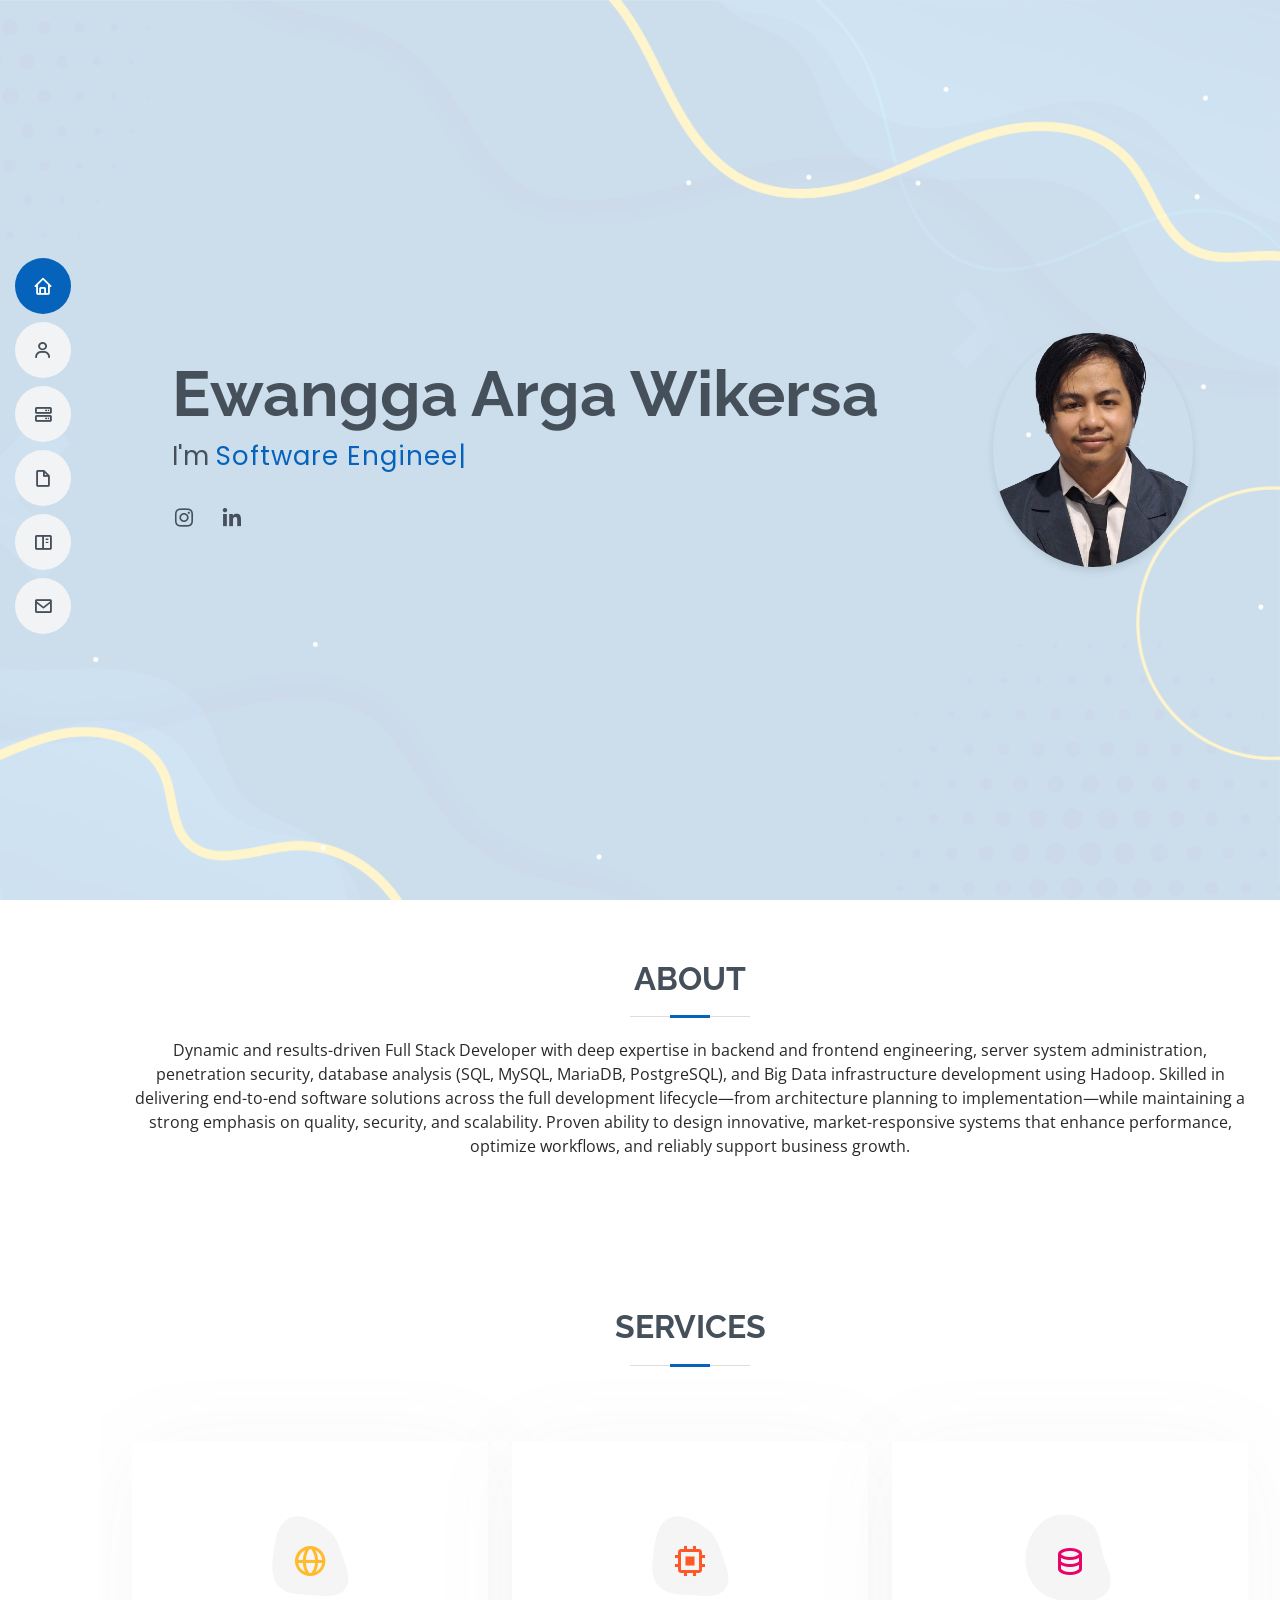
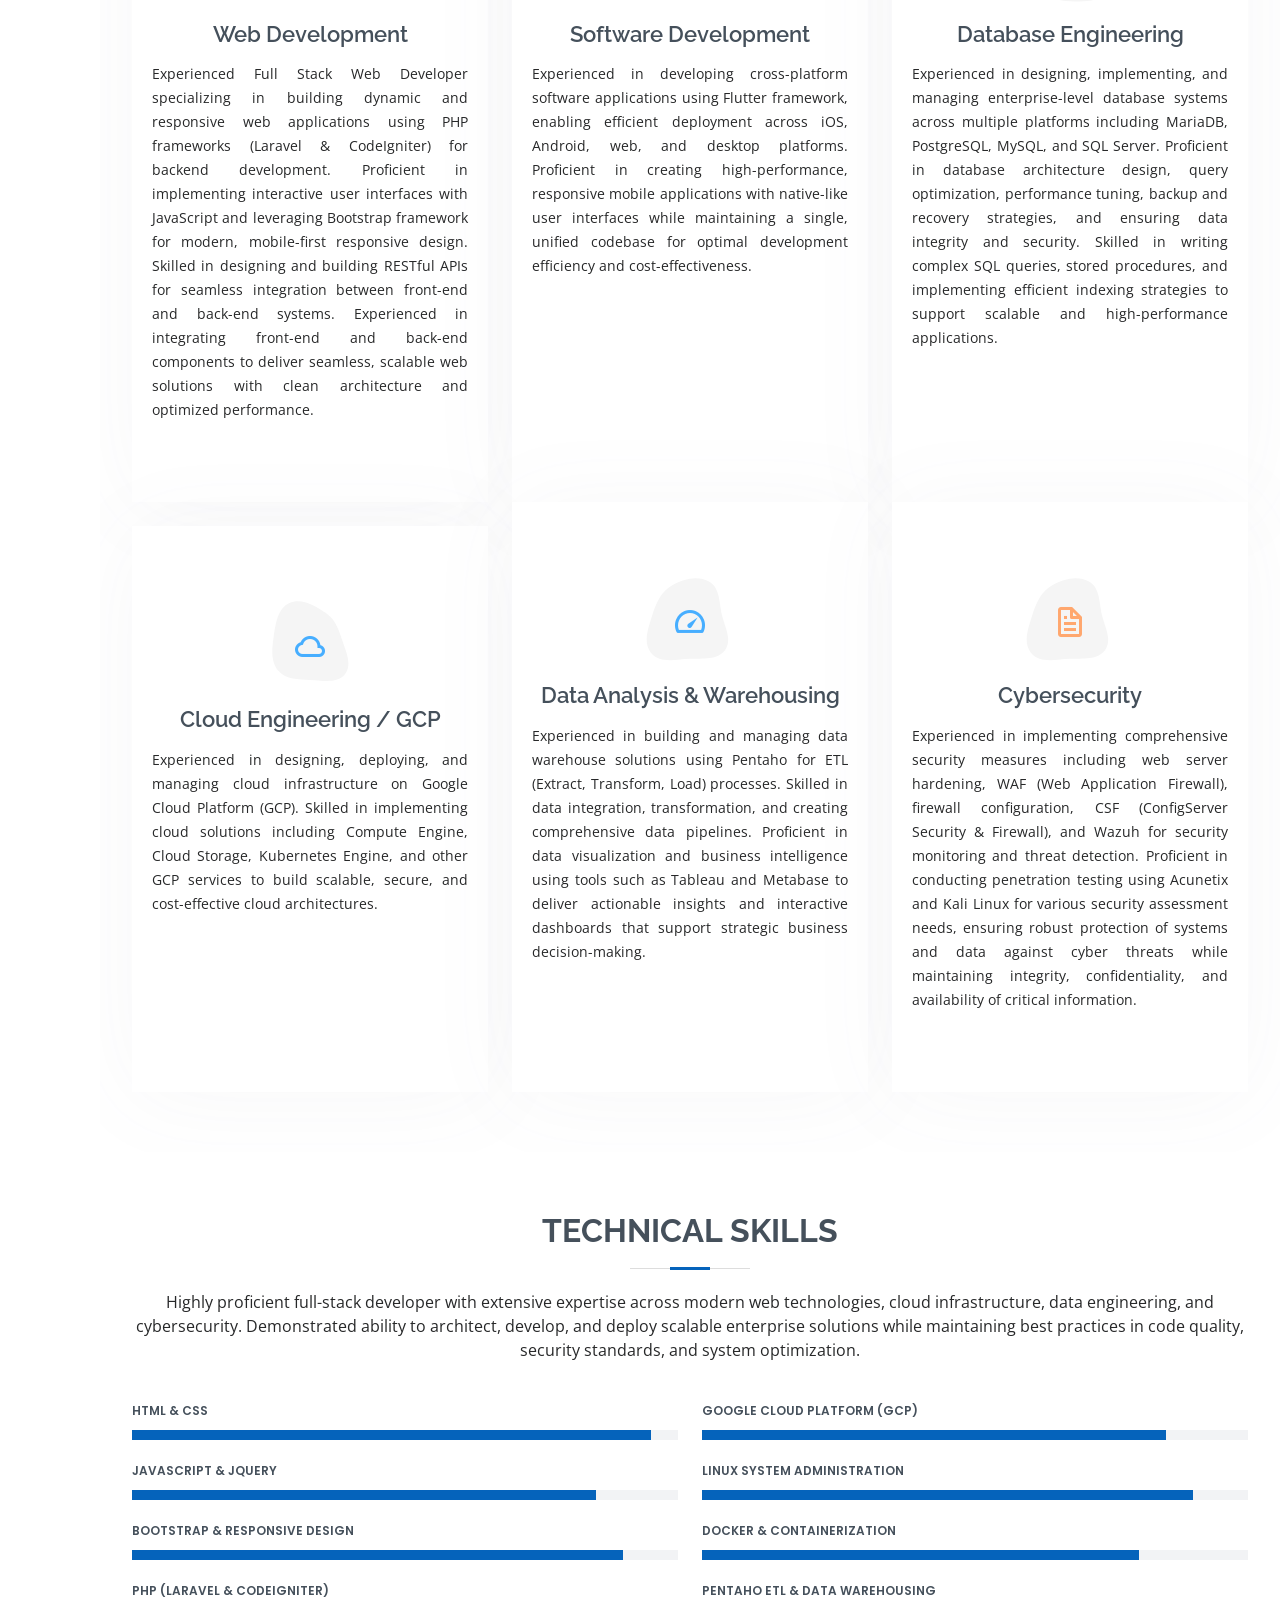
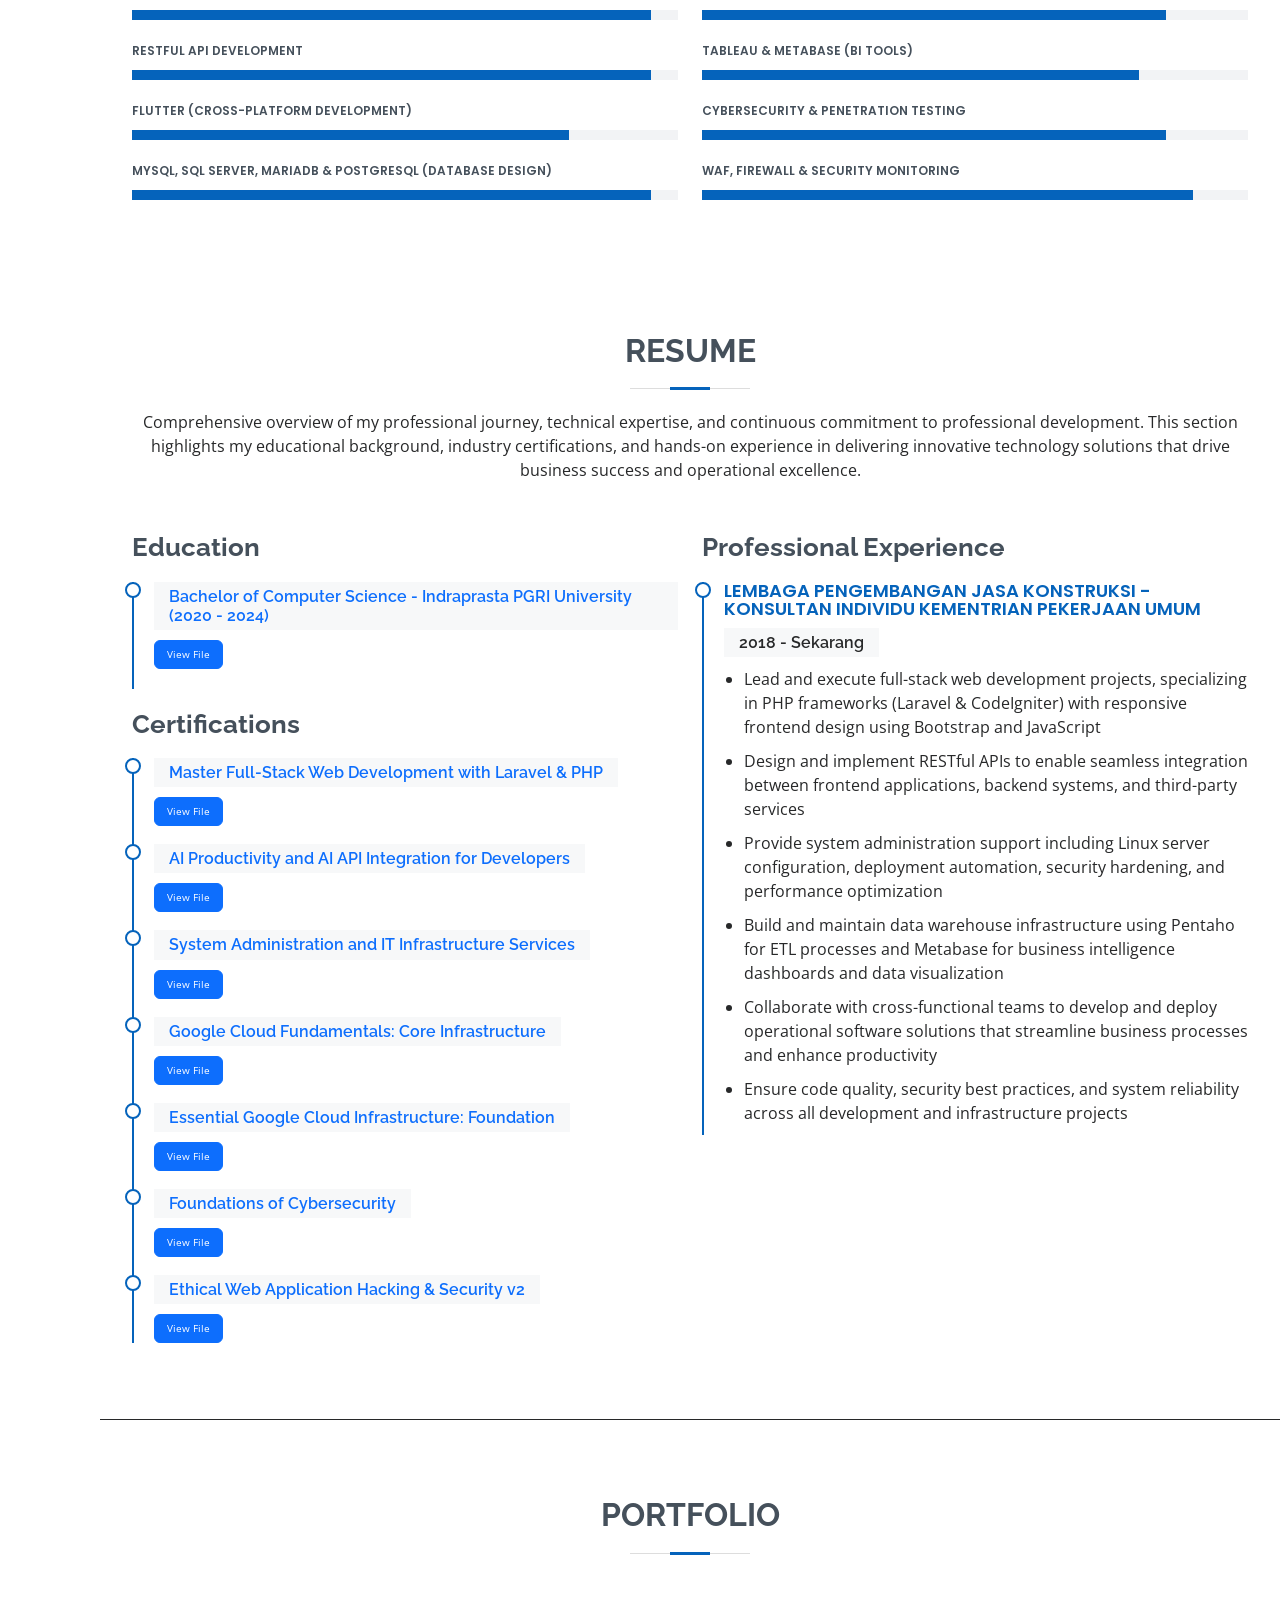
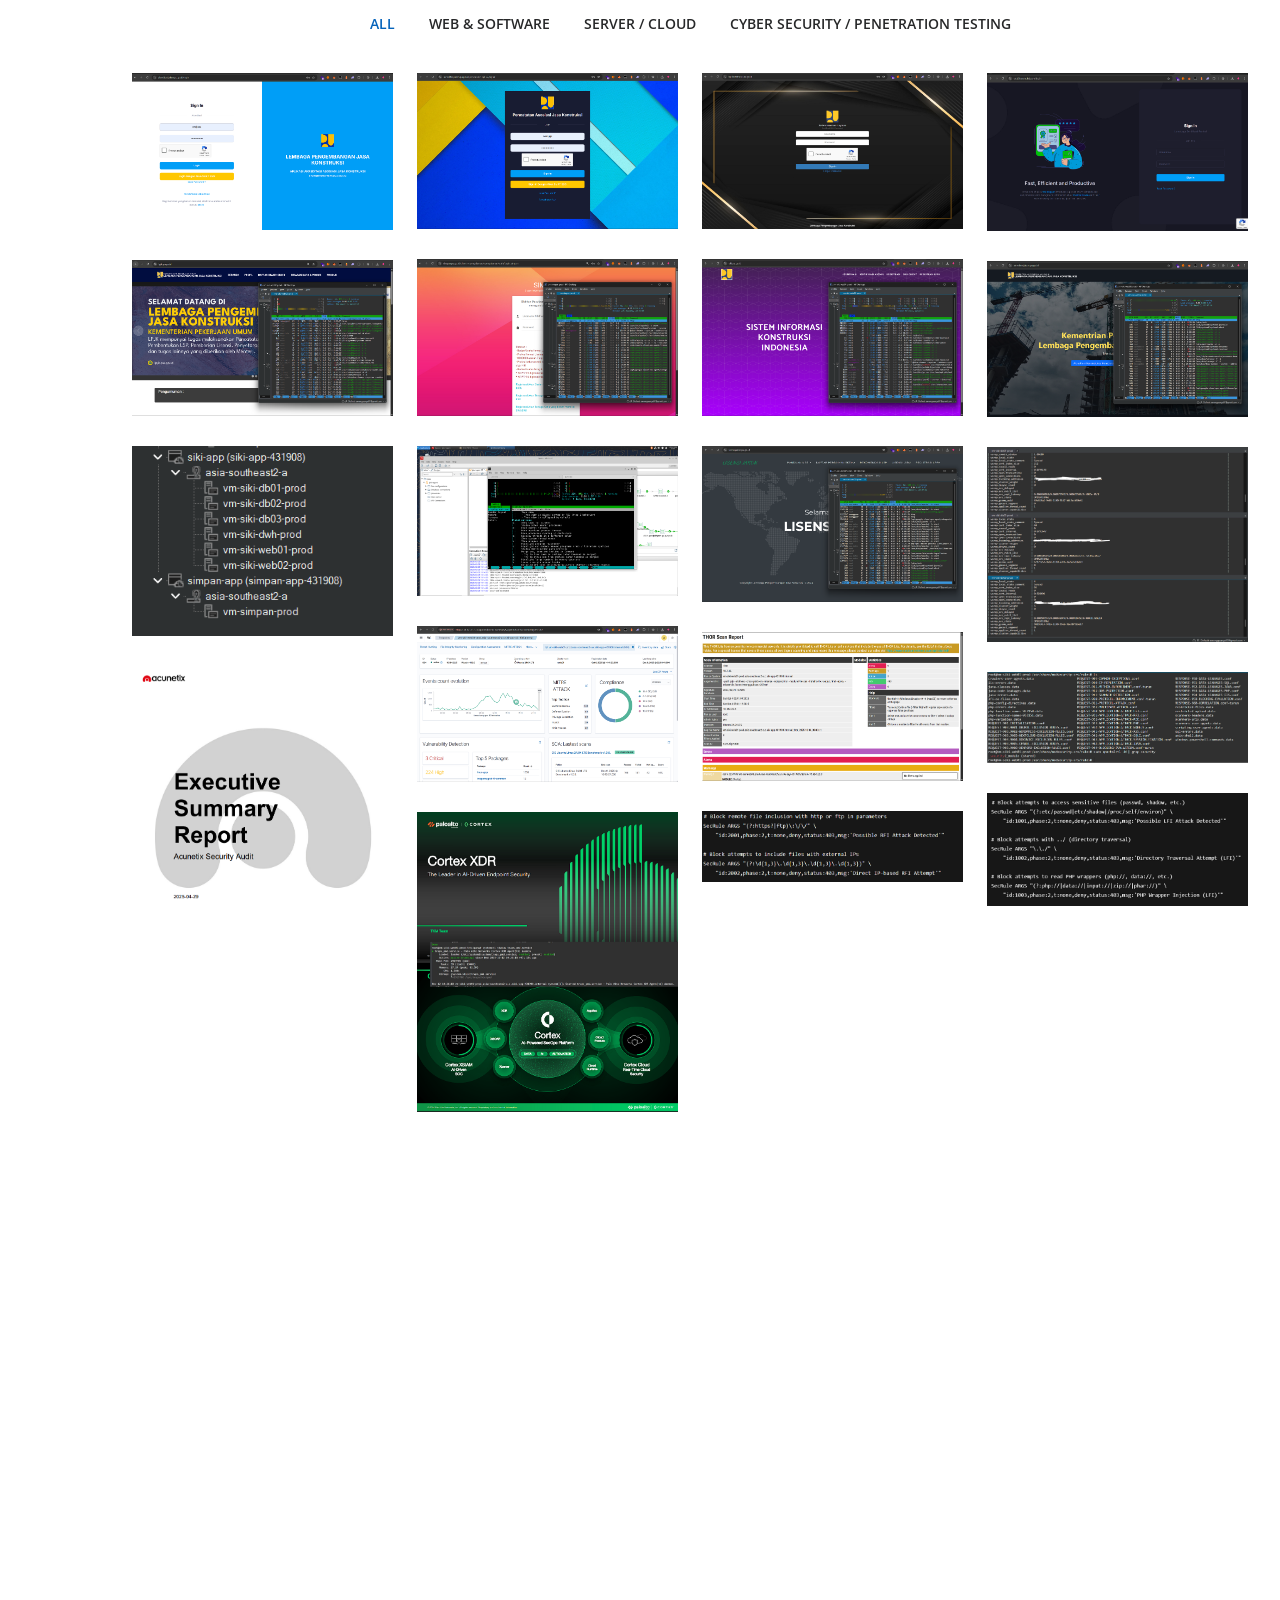
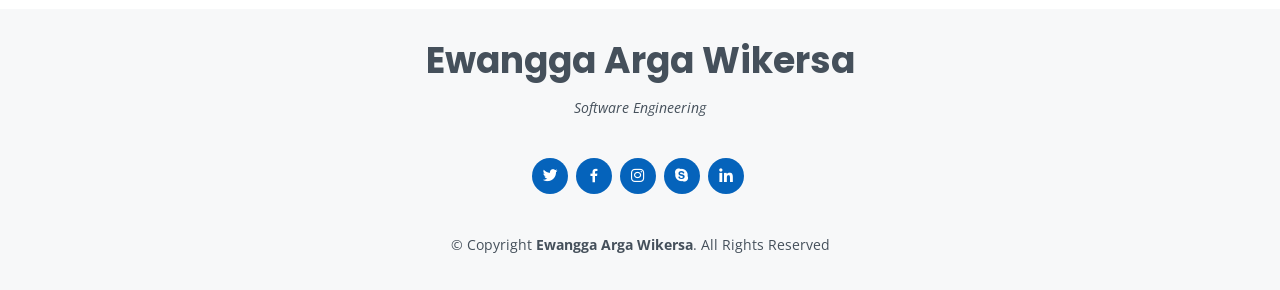
==== commit 6e1c8b20: "Update Portofolio 2" ====
--- a/index.html
+++ b/index.html
@@ -462,7 +462,7 @@
               <li data-filter="*" class="filter-active">All</li>
               <li data-filter=".filter-web">Web & Software</li>
               <li data-filter=".filter-cloud">Server / Cloud</li>
-              <li data-filter=".filter-cybersecurity">Cyber Security</li>
+              <li data-filter=".filter-cybersecurity">Cyber Security / Penetration Testing</li>
             </ul>
           </div>
         </div>
@@ -629,6 +629,74 @@
                 <h4>Security Monitoring Wazuh</h4>
                 <div class="portfolio-links">
                   <a href="assets/img/portfolio/Security Monitoring Wazuh.png" data-gallery="portfolioGallery" class="portfolio-lightbox" title="Security Monitoring Wazuh"><i class="bx bx-show"></i></a>
+                </div>
+              </div>
+            </div>
+          </div>
+          <div class="col-lg-3 col-md-6 portfolio-item filter-cloud filter-cybersecurity">
+            <div class="portfolio-wrap">
+              <img src="assets/img/portfolio/CA Test THOR Scanner.png" class="img-fluid" alt="">
+              <div class="portfolio-info">
+                <h4>CA Test THOR Scanner</h4>
+                <div class="portfolio-links">
+                  <a href="assets/img/portfolio/CA Test THOR Scanner.png" data-gallery="portfolioGallery" class="portfolio-lightbox" title="CA Test THOR Scanner"><i class="bx bx-show"></i></a>
+                  <a href="assets/img/portfolio/bahan/CA Test THOR Scanner.html" class="portfolio-details-lightbox" data-glightbox="type: external" title="Portfolio Details"><i class="bx bx-link"></i></a>
+                </div>
+              </div>
+            </div>
+          </div>
+          <div class="col-lg-3 col-md-6 portfolio-item filter-cloud filter-cybersecurity">
+            <div class="portfolio-wrap">
+              <img src="assets/img/portfolio/Acunetix Security Audit.png" class="img-fluid" alt="">
+              <div class="portfolio-info">
+                <h4>Acunetix Security Audit</h4>
+                <div class="portfolio-links">
+                  <a href="assets/img/portfolio/Acunetix Security Audit.png" data-gallery="portfolioGallery" class="portfolio-lightbox" title="Acunetix Security Audit"><i class="bx bx-show"></i></a>
+                  <a href="assets/img/portfolio/bahan/Acunetix Security Audit.pdf" class="portfolio-details-lightbox" data-glightbox="type: external" title="Portfolio Details"><i class="bx bx-link"></i></a>
+                </div>
+              </div>
+            </div>
+          </div>
+          <div class="col-lg-3 col-md-6 portfolio-item filter-cloud filter-cybersecurity">
+            <div class="portfolio-wrap">
+              <img src="assets/img/portfolio/WAF - Web Application Firewall.png" class="img-fluid" alt="">
+              <div class="portfolio-info">
+                <h4>WAF - Web Application Firewall</h4>
+                <div class="portfolio-links">
+                  <a href="assets/img/portfolio/WAF - Web Application Firewall.png" data-gallery="portfolioGallery" class="portfolio-lightbox" title="WAF - Web Application Firewall"><i class="bx bx-show"></i></a>
+                </div>
+              </div>
+            </div>
+          </div>
+          <div class="col-lg-3 col-md-6 portfolio-item filter-cloud filter-cybersecurity">
+            <div class="portfolio-wrap">
+              <img src="assets/img/portfolio/LFI - Local File Inclution.png" class="img-fluid" alt="">
+              <div class="portfolio-info">
+                <h4>LFI - Local File Inclution</h4>
+                <div class="portfolio-links">
+                  <a href="assets/img/portfolio/LFI - Local File Inclution.png" data-gallery="portfolioGallery" class="portfolio-lightbox" title="LFI - Local File Inclution"><i class="bx bx-show"></i></a>
+                </div>
+              </div>
+            </div>
+          </div>
+          <div class="col-lg-3 col-md-6 portfolio-item filter-cloud filter-cybersecurity">
+            <div class="portfolio-wrap">
+              <img src="assets/img/portfolio/RFI - Remote File Inclution.png" class="img-fluid" alt="">
+              <div class="portfolio-info">
+                <h4>RFI - Remote File Inclution</h4>
+                <div class="portfolio-links">
+                  <a href="assets/img/portfolio/RFI - Remote File Inclution.png" data-gallery="portfolioGallery" class="portfolio-lightbox" title="RFI - Remote File Inclution"><i class="bx bx-show"></i></a>
+                </div>
+              </div>
+            </div>
+          </div>
+          <div class="col-lg-3 col-md-6 portfolio-item filter-cloud filter-cybersecurity">
+            <div class="portfolio-wrap">
+              <img src="assets/img/portfolio/Coretex XDR.png" class="img-fluid" alt="">
+              <div class="portfolio-info">
+                <h4>Coretex XDR</h4>
+                <div class="portfolio-links">
+                  <a href="assets/img/portfolio/Coretex XDR.png" data-gallery="portfolioGallery" class="portfolio-lightbox" title="Coretex XDR"><i class="bx bx-show"></i></a>
                 </div>
               </div>
             </div>
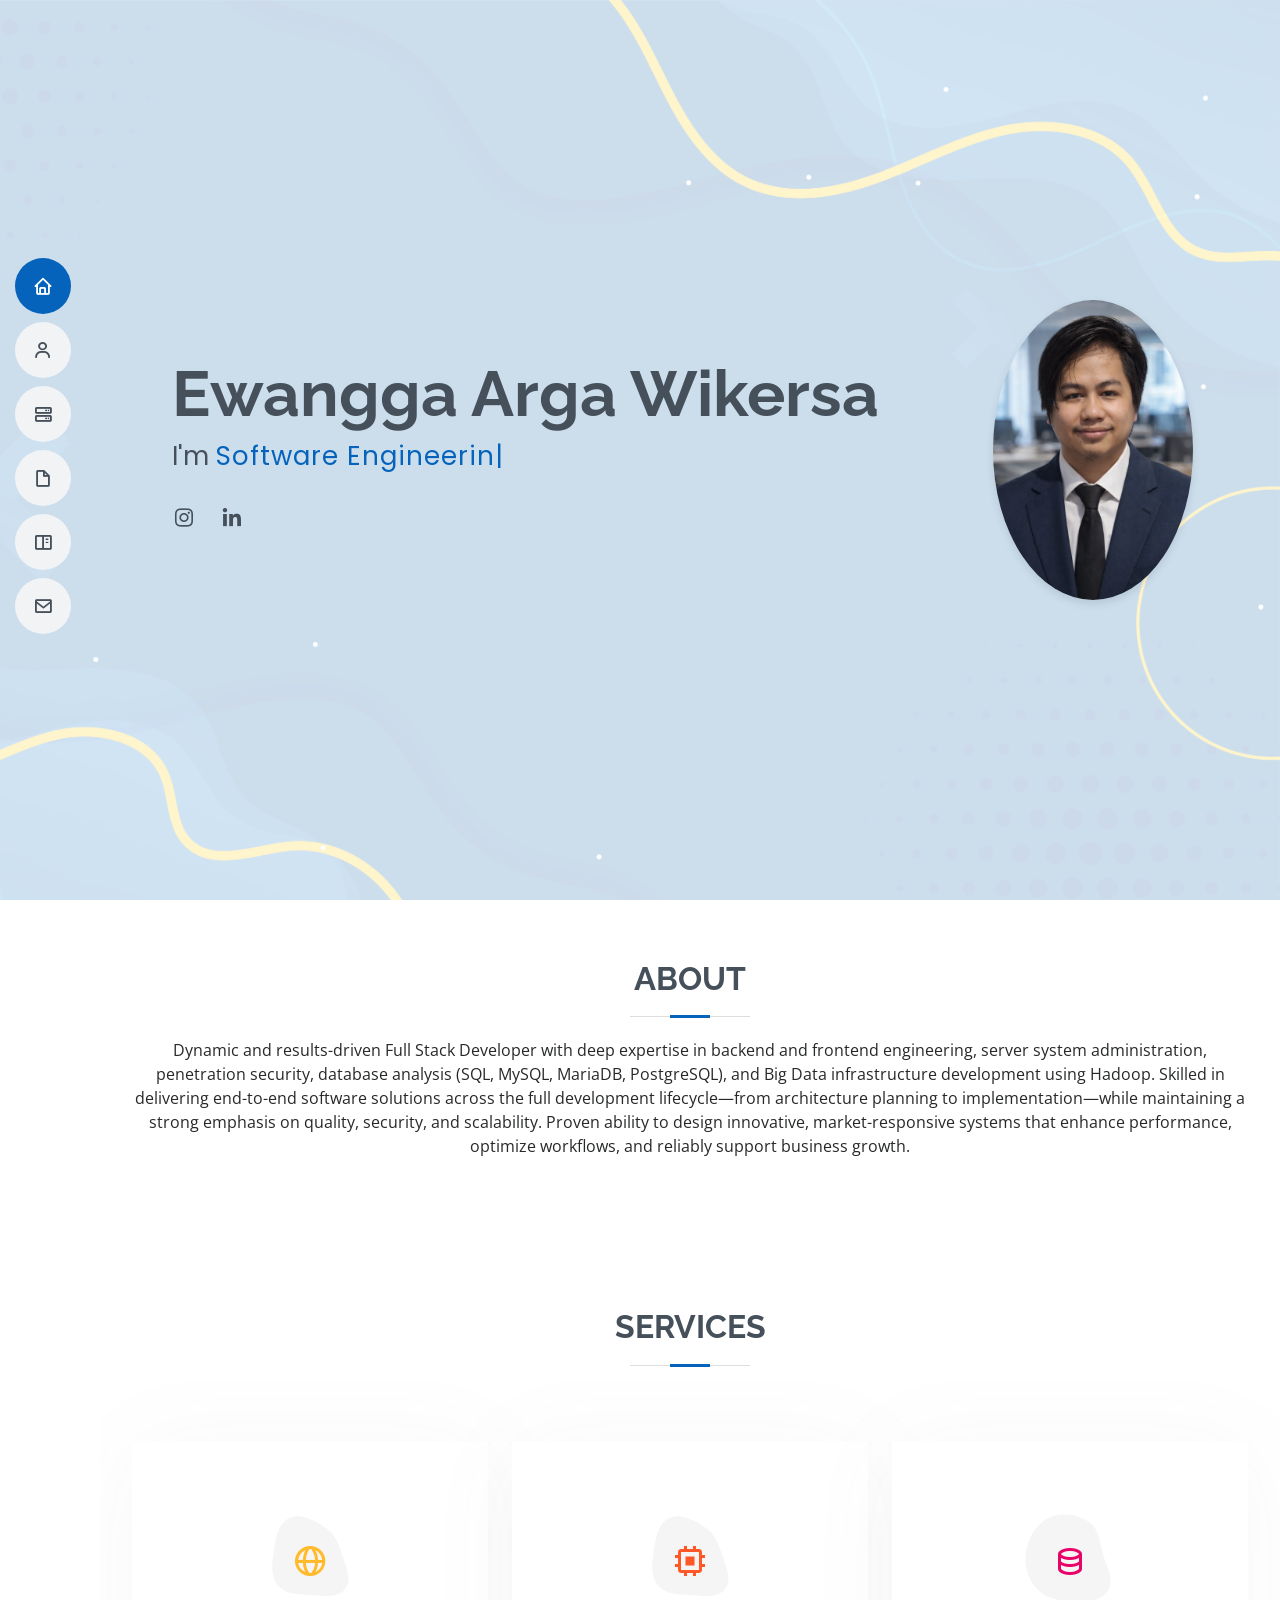
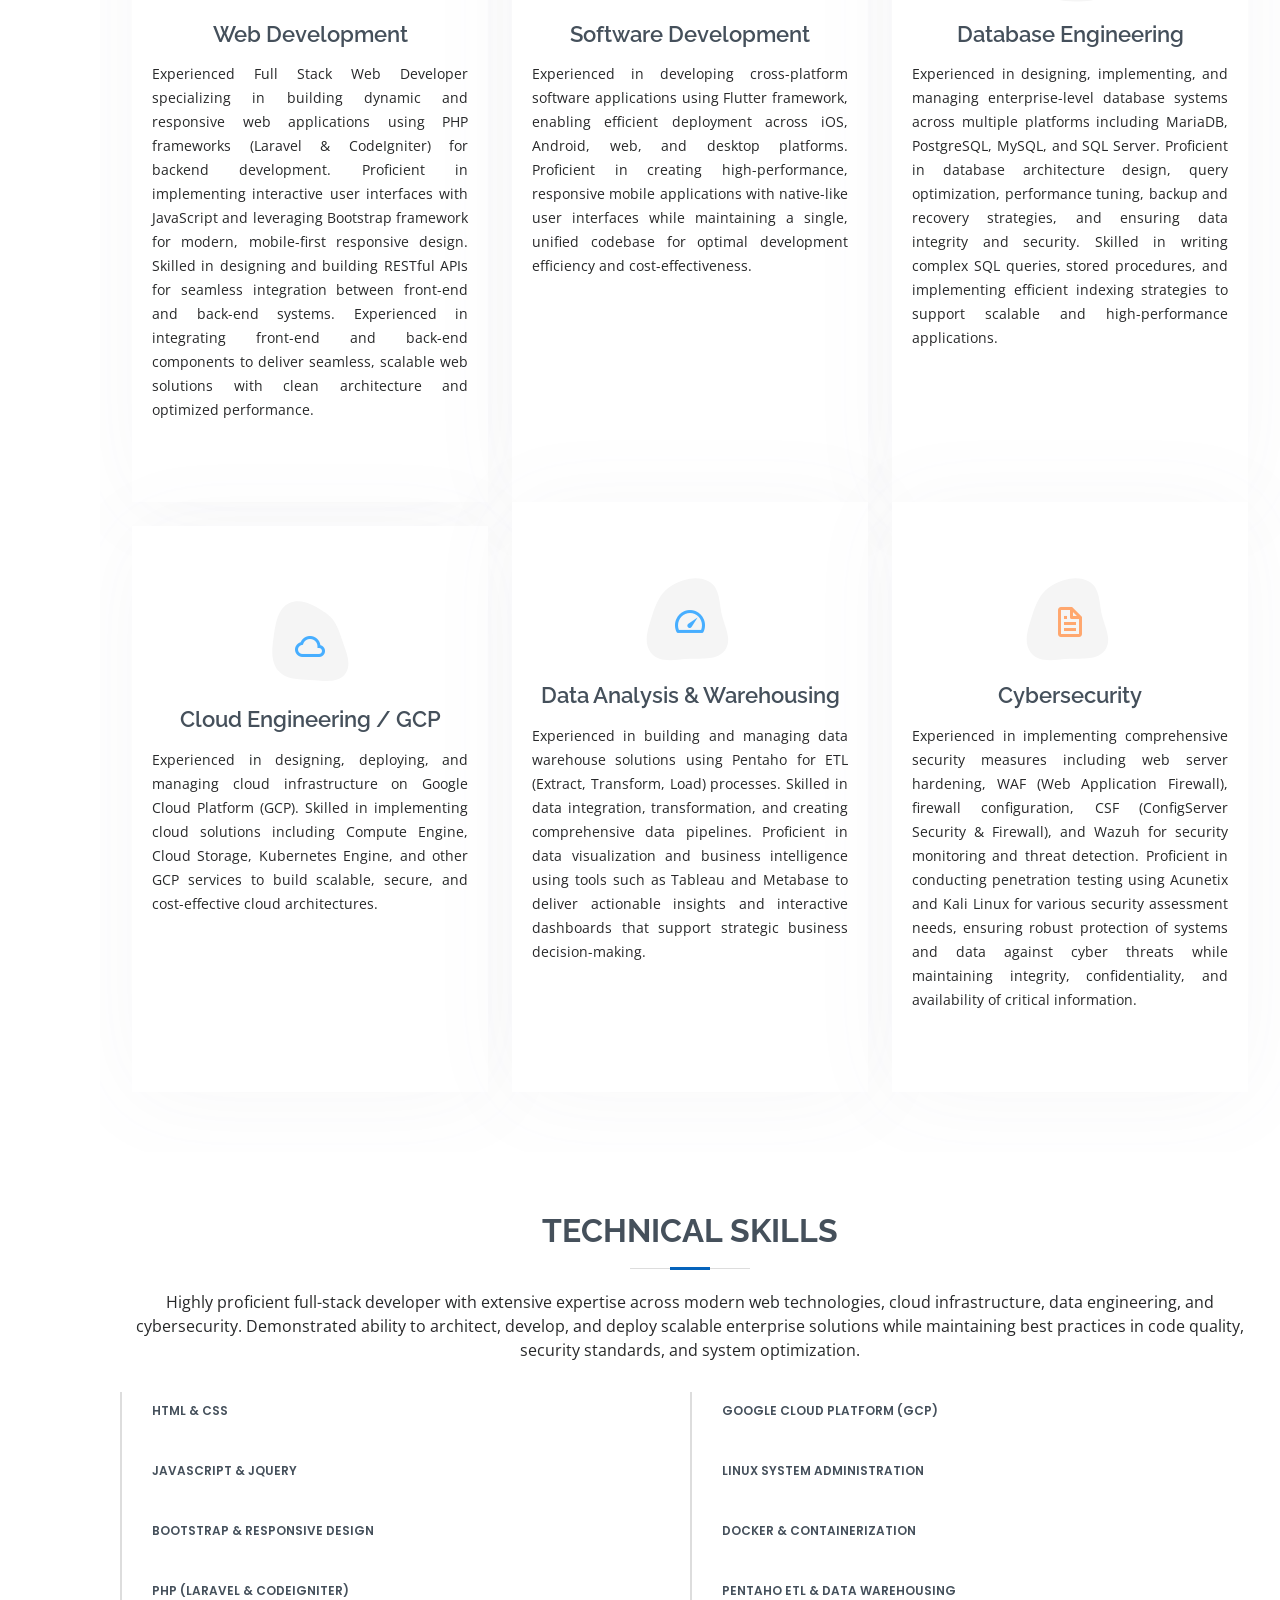
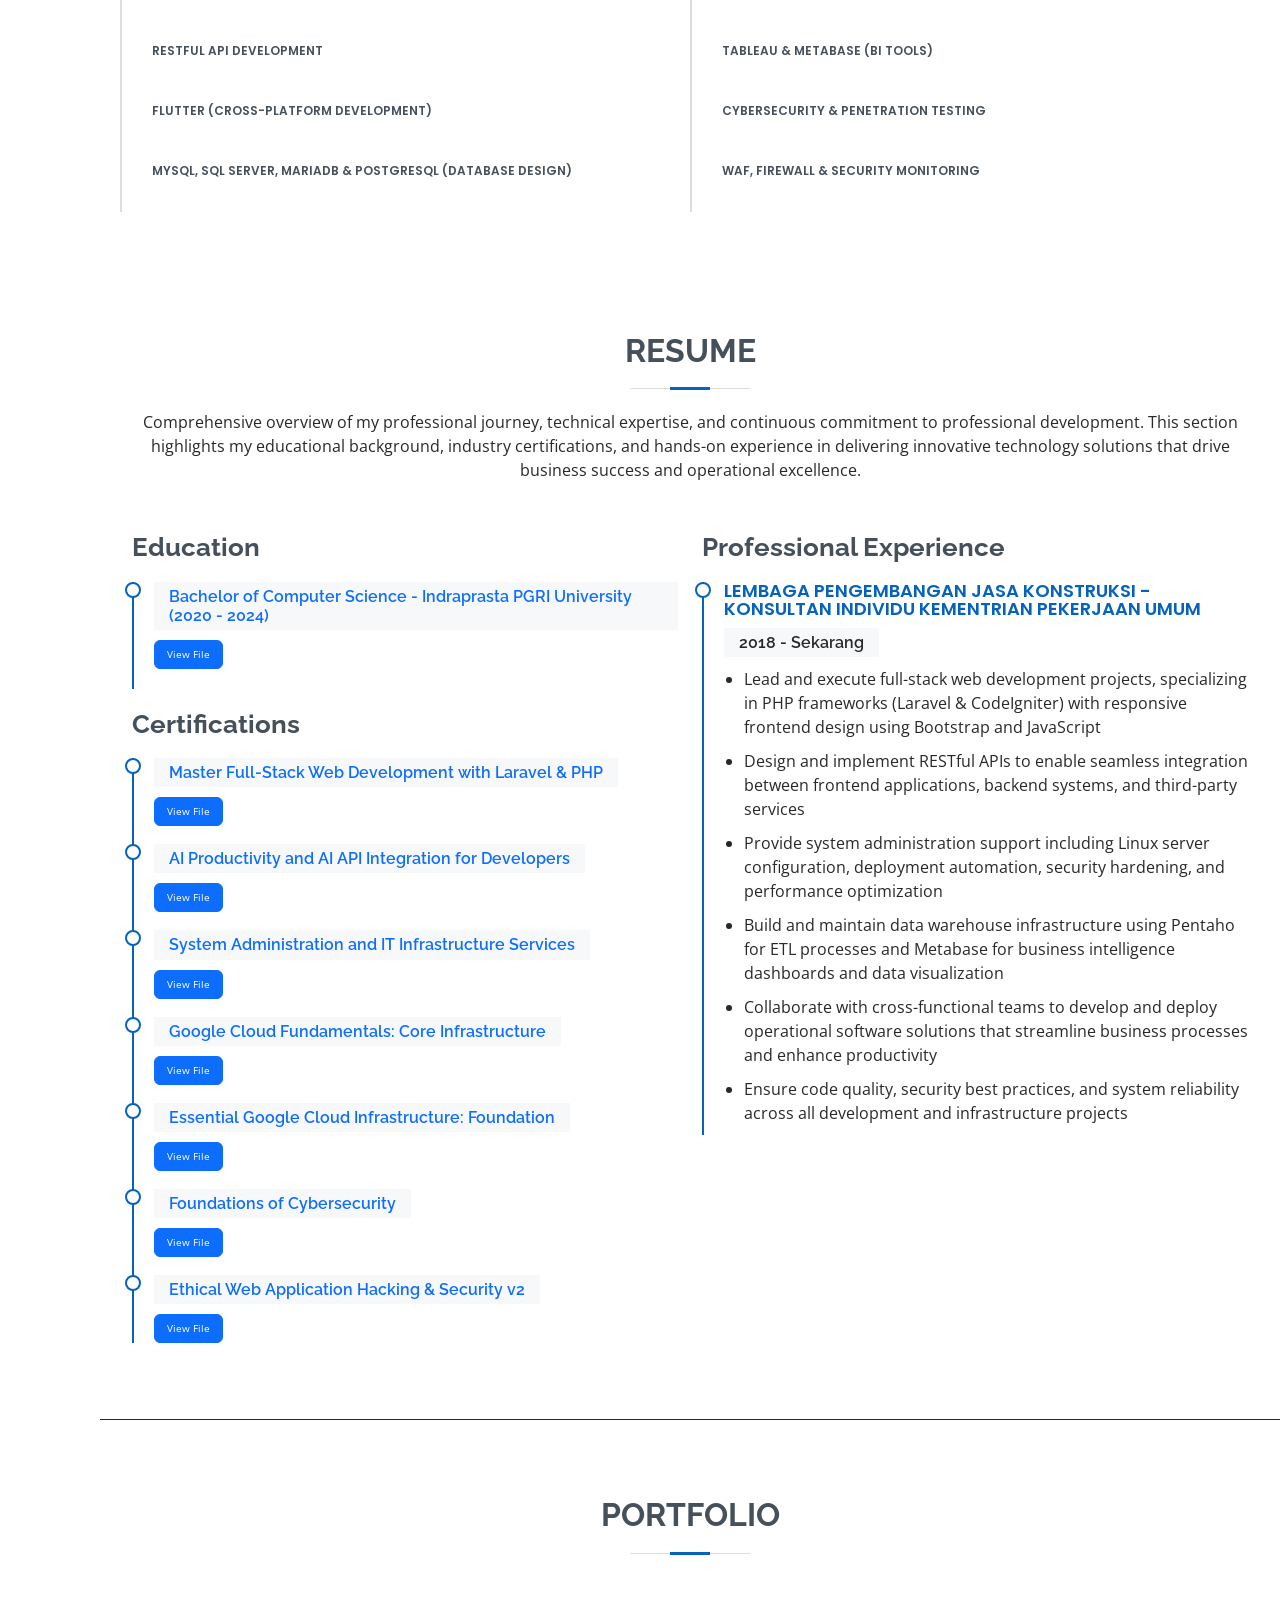
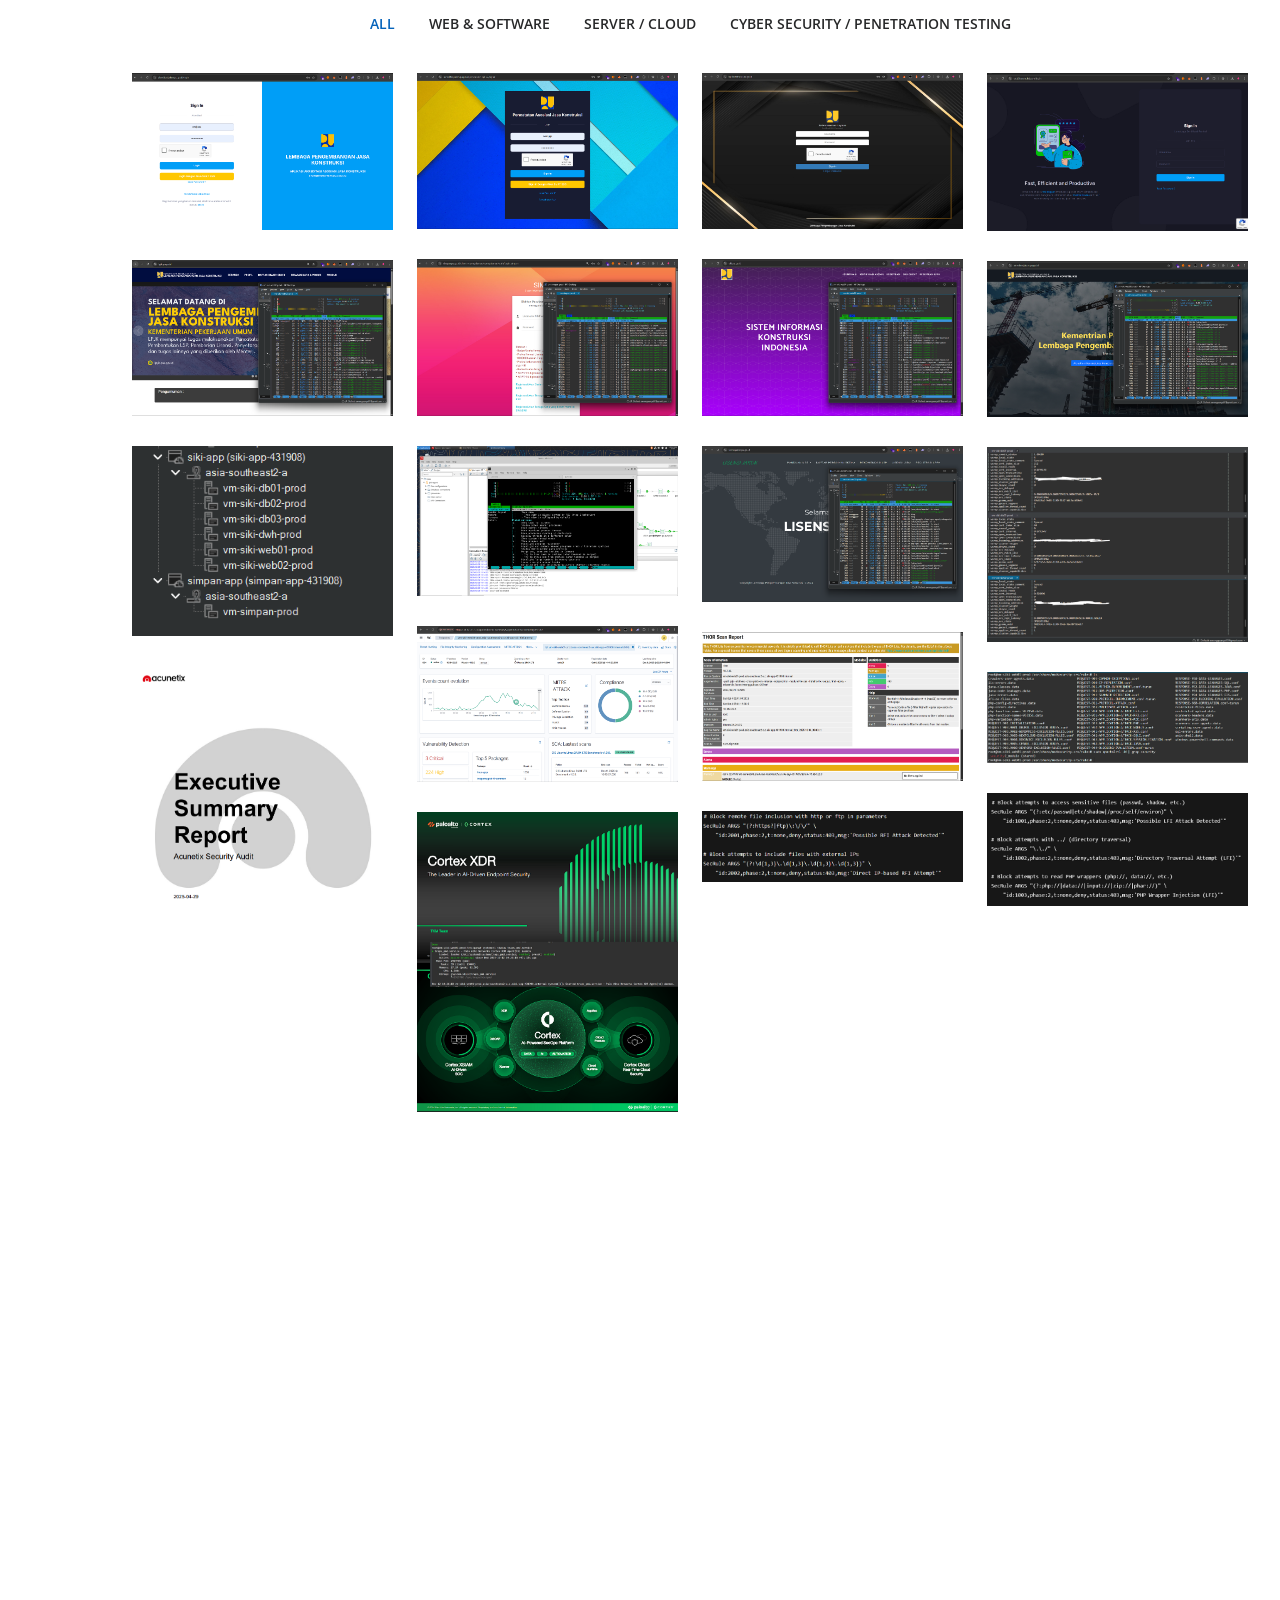
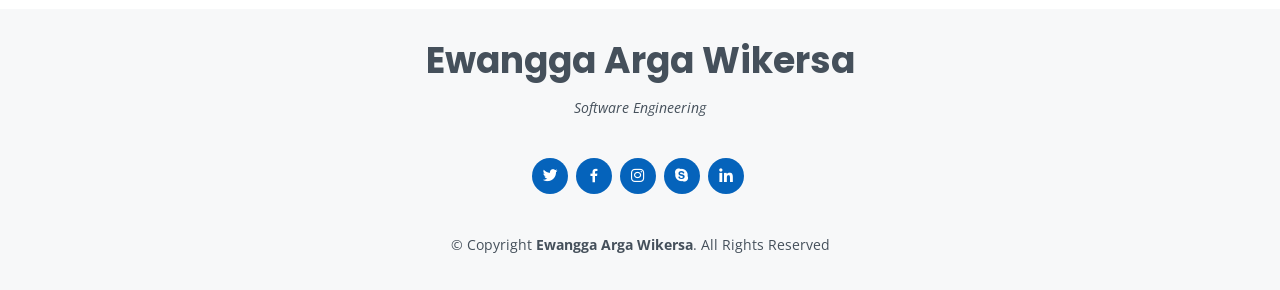
==== commit 99897fa7: "Update, Down Progress Bar" ====
--- a/index.html
+++ b/index.html
@@ -213,109 +213,67 @@
 
       <div class="row skills-content">
 
-      <div class="col-lg-6">
+      <div class="col-lg-6" style="border-left: 2px solid #ddd; padding-left: 30px;">
 
       <div class="progress">
       <span class="skill">HTML & CSS</span>
-      <div class="progress-bar-wrap">
-      <div class="progress-bar" role="progressbar" aria-valuenow="95" aria-valuemin="0" aria-valuemax="100"></div>
-      </div>
       </div>
 
       <div class="progress">
       <span class="skill">JavaScript & jQuery</span>
-      <div class="progress-bar-wrap">
-      <div class="progress-bar" role="progressbar" aria-valuenow="85" aria-valuemin="0" aria-valuemax="100"></div>
-      </div>
       </div>
 
       <div class="progress">
       <span class="skill">Bootstrap & Responsive Design</span>
-      <div class="progress-bar-wrap">
-      <div class="progress-bar" role="progressbar" aria-valuenow="90" aria-valuemin="0" aria-valuemax="100"></div>
-      </div>
       </div>
        
       <div class="progress">
       <span class="skill">PHP (Laravel & CodeIgniter)</span>
-      <div class="progress-bar-wrap">
-      <div class="progress-bar" role="progressbar" aria-valuenow="95" aria-valuemin="0" aria-valuemax="100"></div>
-      </div>
       </div>
 
       <div class="progress">
       <span class="skill">RESTful API Development</span>
-      <div class="progress-bar-wrap">
-      <div class="progress-bar" role="progressbar" aria-valuenow="95" aria-valuemin="0" aria-valuemax="100"></div>
-      </div>
       </div>
       
       <div class="progress">
       <span class="skill">Flutter (Cross-Platform Development)</span>
-      <div class="progress-bar-wrap">
-      <div class="progress-bar" role="progressbar" aria-valuenow="80" aria-valuemin="0" aria-valuemax="100"></div>
-      </div>
       </div>
 
       <div class="progress">
       <span class="skill">MySQL, SQL Server, MariaDB & PostgreSQL (Database Design)</span>
-      <div class="progress-bar-wrap">
-      <div class="progress-bar" role="progressbar" aria-valuenow="95" aria-valuemin="0" aria-valuemax="100"></div>
-      </div>
       </div>
 
        
       </div>
 
-      <div class="col-lg-6">
+      <div class="col-lg-6" style="border-left: 2px solid #ddd; padding-left: 30px;">
 
       <div class="progress">
       <span class="skill">Google Cloud Platform (GCP)</span>
-      <div class="progress-bar-wrap">
-      <div class="progress-bar" role="progressbar" aria-valuenow="85" aria-valuemin="0" aria-valuemax="100"></div>
-      </div>
       </div>
 
       <div class="progress">
       <span class="skill">Linux System Administration</span>
-      <div class="progress-bar-wrap">
-      <div class="progress-bar" role="progressbar" aria-valuenow="90" aria-valuemin="0" aria-valuemax="100"></div>
-      </div>
       </div>
 
       <div class="progress">
       <span class="skill">Docker & Containerization</span>
-      <div class="progress-bar-wrap">
-      <div class="progress-bar" role="progressbar" aria-valuenow="80" aria-valuemin="0" aria-valuemax="100"></div>
-      </div>
       </div>
 
       <div class="progress">
       <span class="skill">Pentaho ETL & Data Warehousing</span>
-      <div class="progress-bar-wrap">
-      <div class="progress-bar" role="progressbar" aria-valuenow="85" aria-valuemin="0" aria-valuemax="100"></div>
-      </div>
       </div>
 
       <div class="progress">
       <span class="skill">Tableau & Metabase (BI Tools)</span>
-      <div class="progress-bar-wrap">
-      <div class="progress-bar" role="progressbar" aria-valuenow="80" aria-valuemin="0" aria-valuemax="100"></div>
-      </div>
       </div>
       
       <div class="progress">
       <span class="skill">Cybersecurity & Penetration Testing</span>
-      <div class="progress-bar-wrap">
-      <div class="progress-bar" role="progressbar" aria-valuenow="85" aria-valuemin="0" aria-valuemax="100"></div>
-      </div>
       </div>
 
       <div class="progress">
       <span class="skill">WAF, Firewall & Security Monitoring</span>
-      <div class="progress-bar-wrap">
-      <div class="progress-bar" role="progressbar" aria-valuenow="90" aria-valuemin="0" aria-valuemax="100"></div>
-      </div>
       </div>
 
       </div>
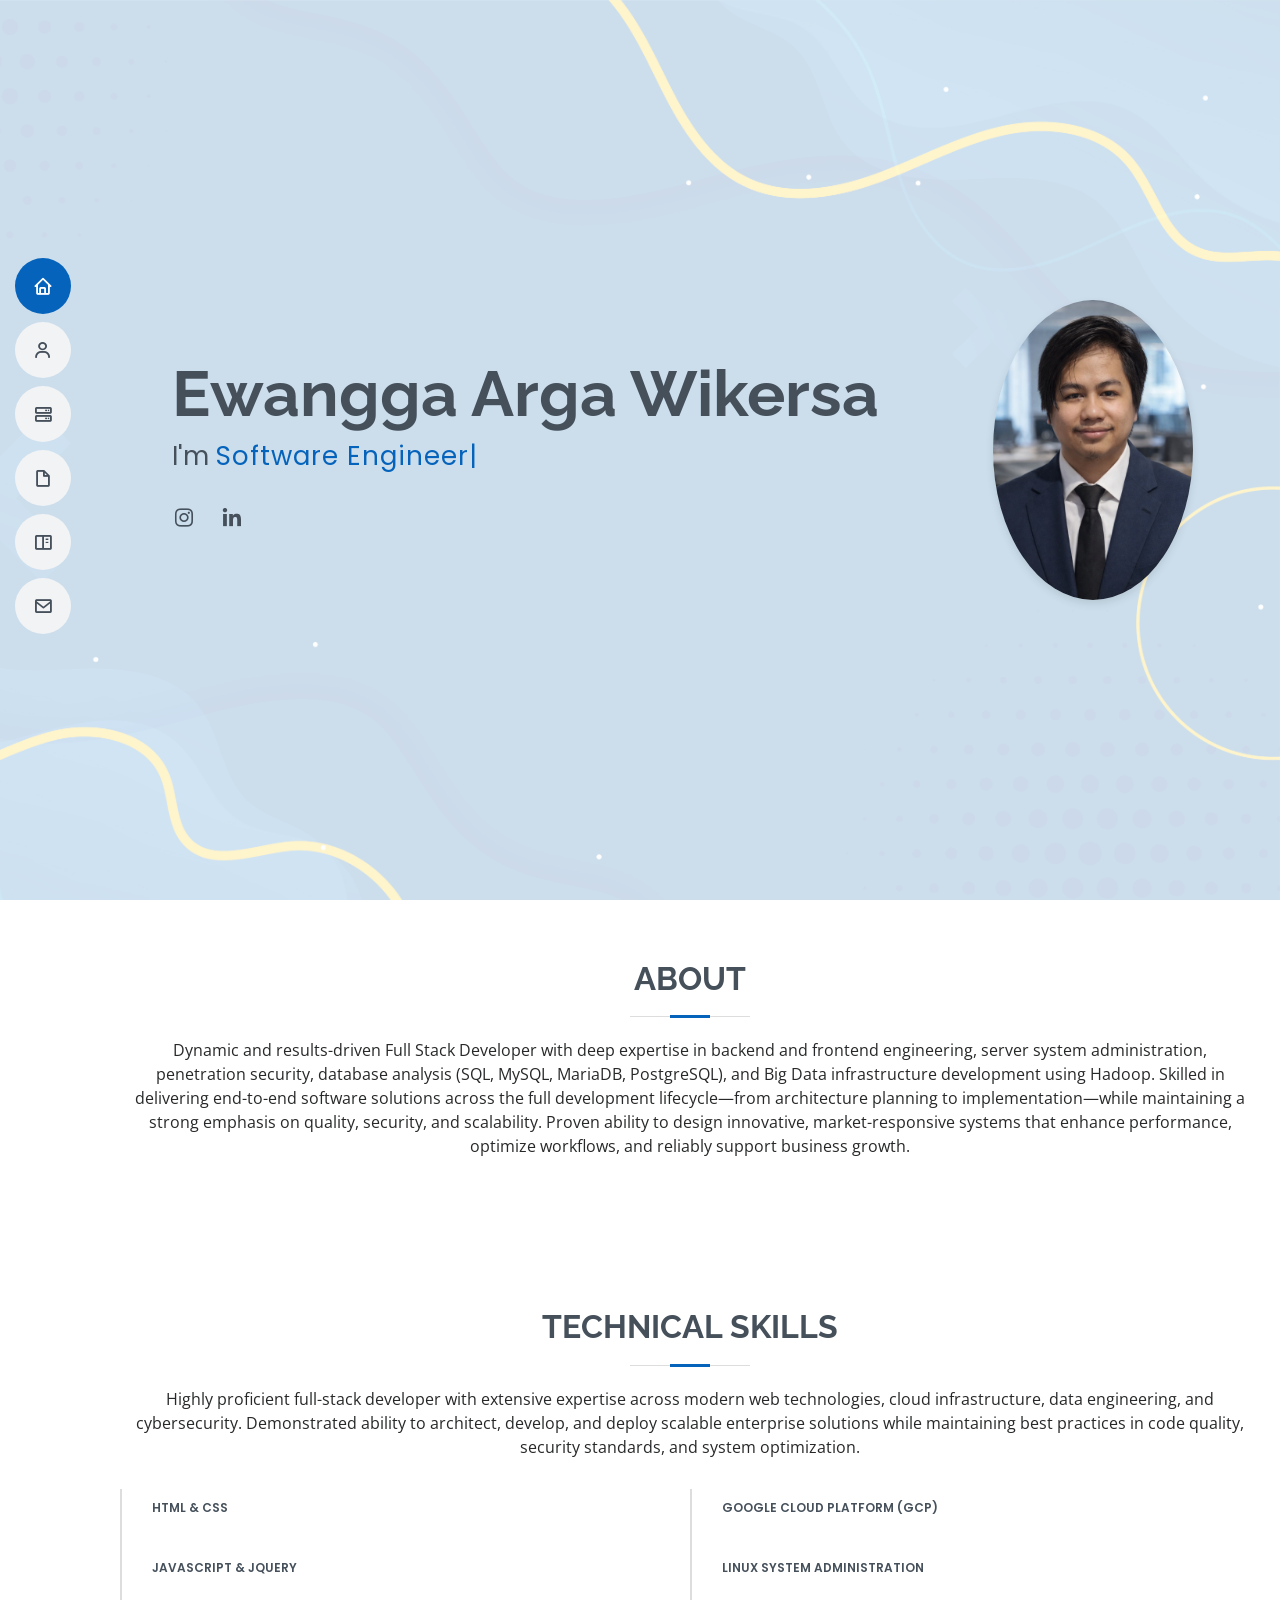
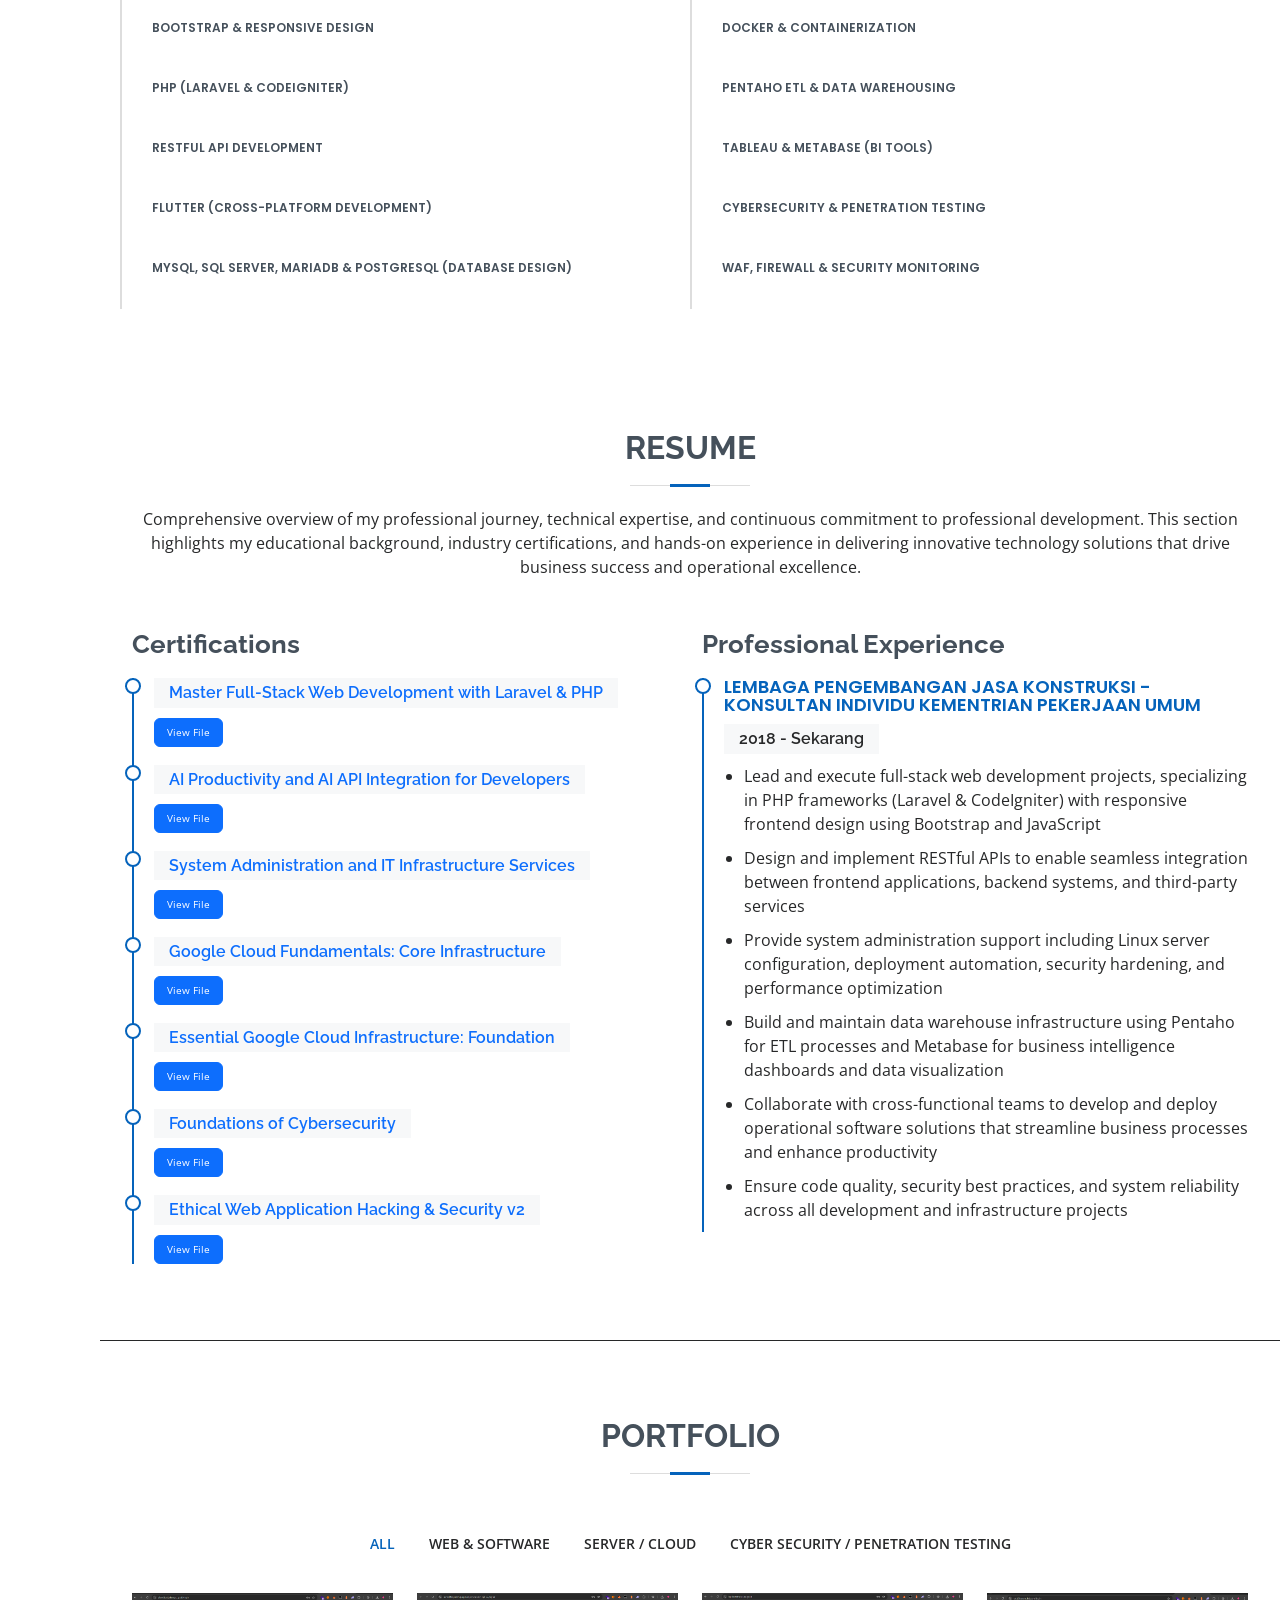
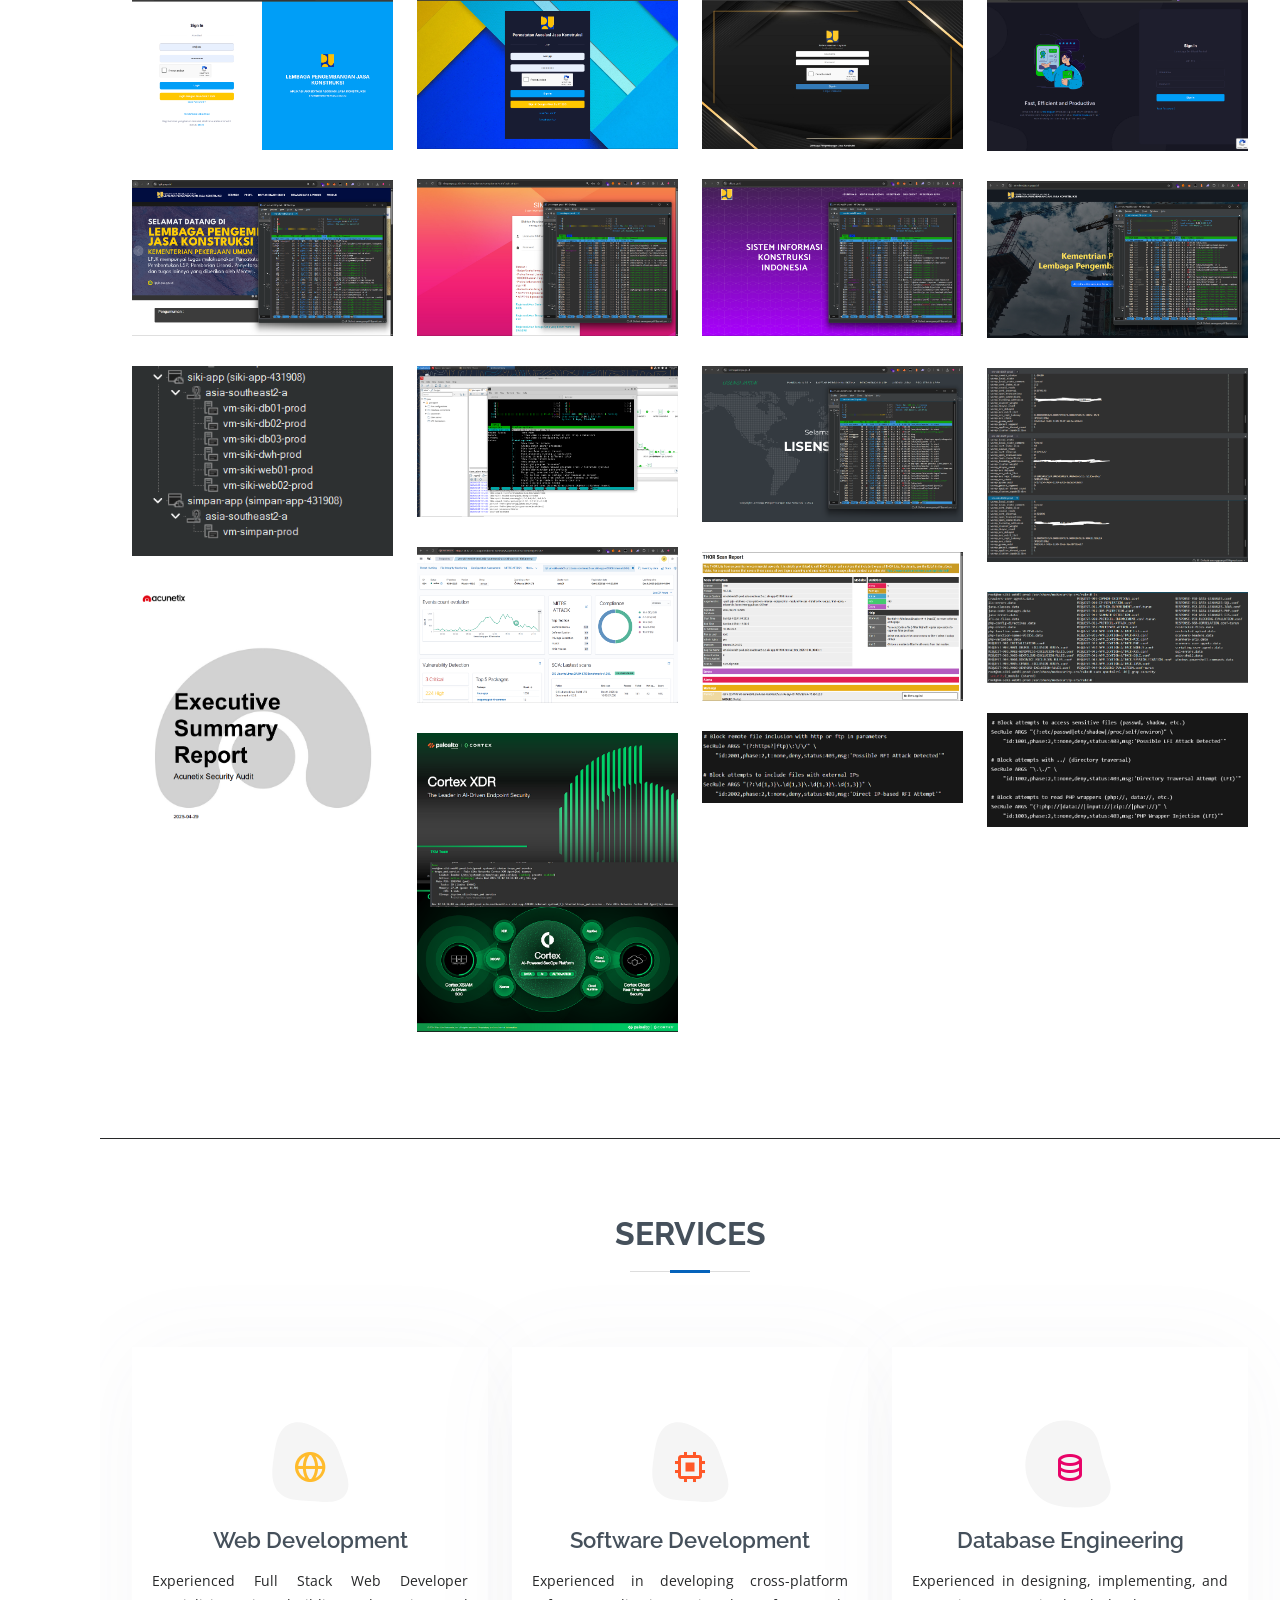
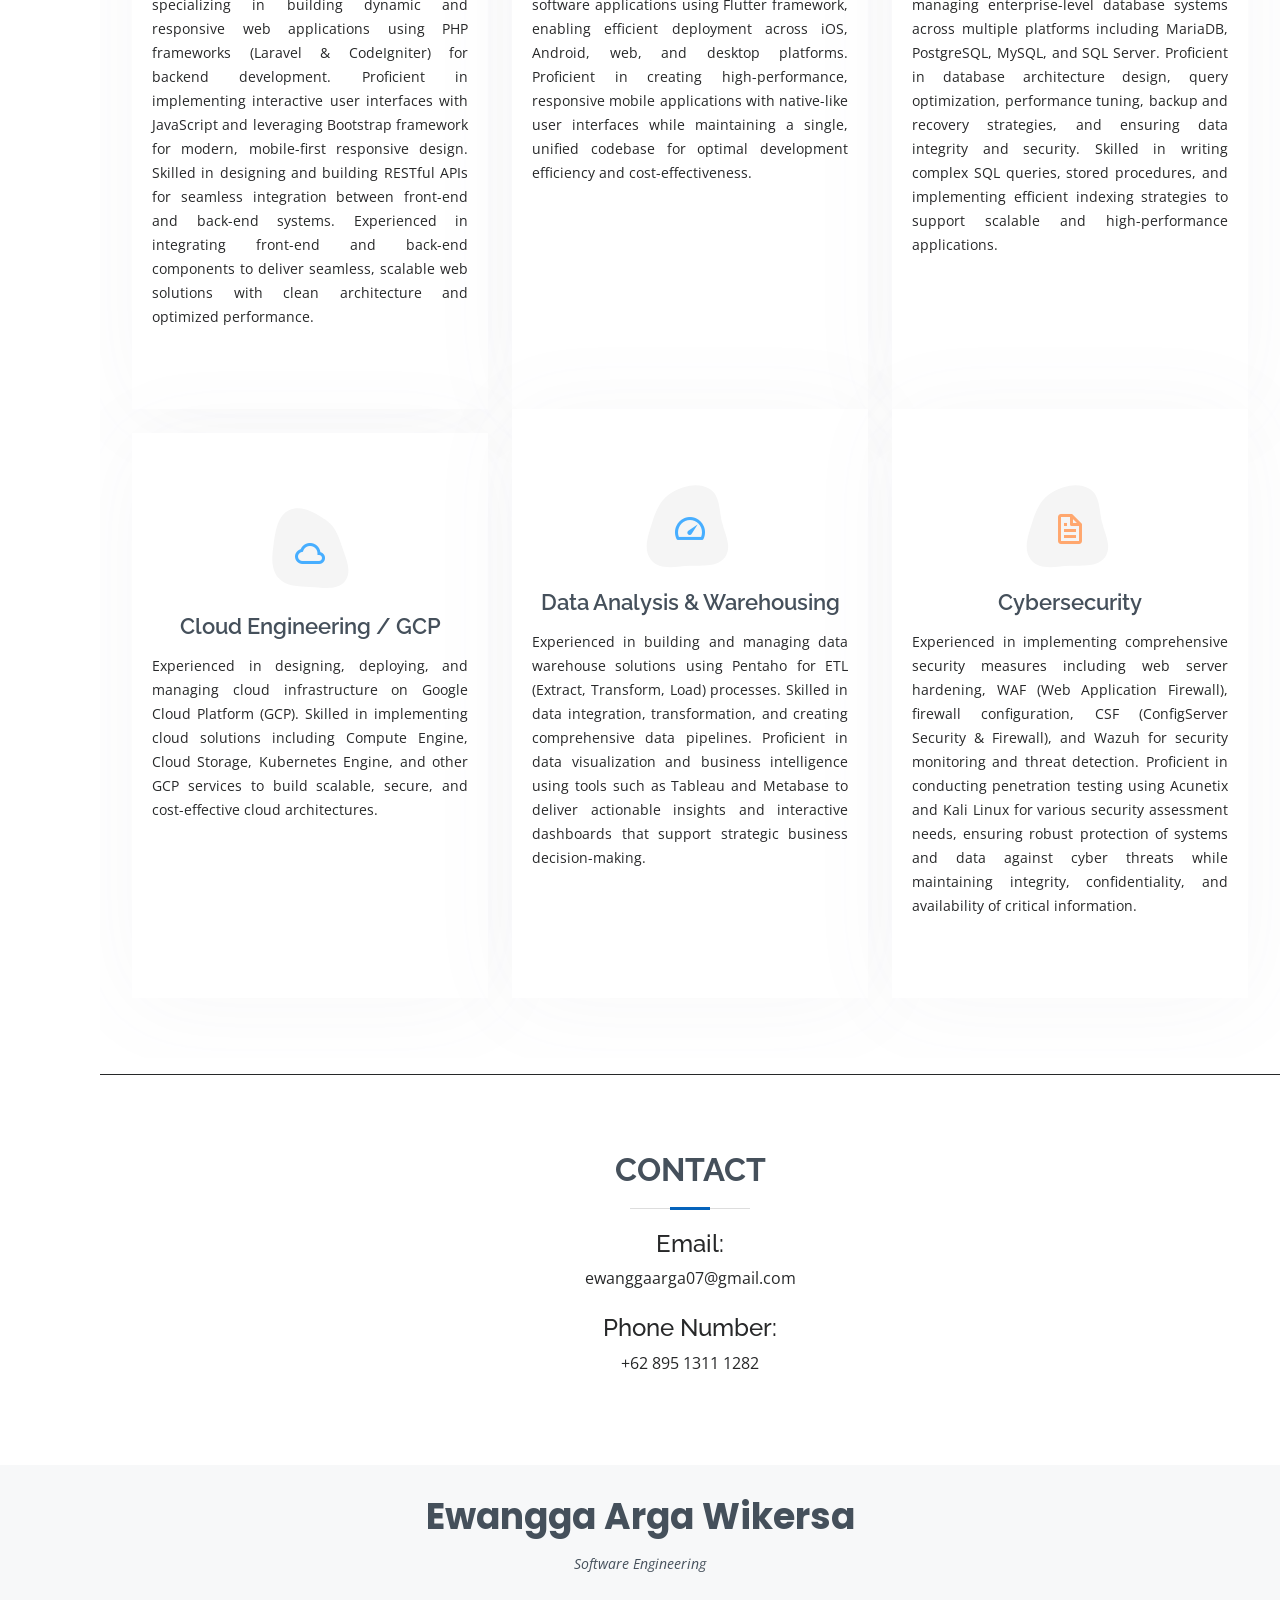
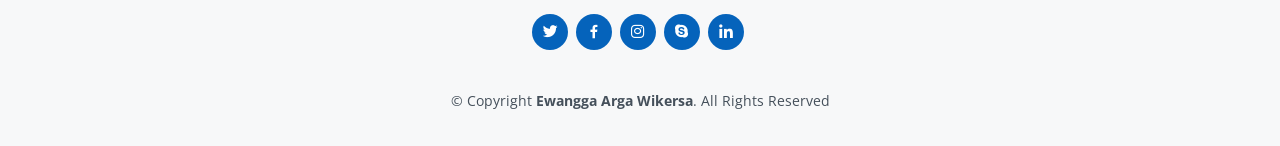
==== commit b194cb8e: "Ubah Posisi Service" ====
--- a/index.html
+++ b/index.html
@@ -107,101 +107,6 @@
       </div>
     </section><!-- End About Section -->
 
-    <!-- ======= Services Section ======= -->
-    <section id="services" class="services">
-      <div class="container" data-aos="fade-up">
-        <div class="section-title">
-          <h2>Services</h2>
-        </div>
-
-        <div class="row">
-          <div class="col-lg-4 col-md-6 d-flex align-items-stretch mt-4" data-aos="zoom-in" data-aos-delay="100">
-            <div class="icon-box iconbox-yellow">
-              <div class="icon">
-                <svg width="100" height="100" viewBox="0 0 600 600" xmlns="http://www.w3.org/2000/svg">
-                  <path stroke="none" stroke-width="0" fill="#f5f5f5" d="M300,503.46388370962813C374.79870501325706,506.71871716319447,464.8034551963731,527.1746412648533,510.4981551193396,467.86667711651364C555.9287308511215,408.9015244558933,512.6030010748507,327.5744911775523,490.211057578863,256.5855673507754C471.097692560561,195.9906835881958,447.69079081568157,138.11976852964426,395.19560036434837,102.3242989838813C329.3053358748298,57.3949838291264,248.02791733380457,8.279543830951368,175.87071277845988,42.242879143198664C103.41431057327972,76.34704239035025,93.79494320519305,170.9812938413882,81.28167332365135,250.07896920659033C70.17666984294237,320.27484674793965,64.84698225790005,396.69656628748305,111.28512138212992,450.4950937839243C156.20124167950087,502.5303643271138,231.32542653798444,500.4755392045468,300,503.46388370962813"></path>
-                </svg>
-                <i class="bx bx-globe"></i>
-              </div>
-                <h4><a href="#">Web Development</a></h4>
-                <p style="text-align:justify;">Experienced Full Stack Web Developer specializing in building dynamic and responsive web applications using PHP frameworks (Laravel & CodeIgniter) for backend development. Proficient in implementing interactive user interfaces with JavaScript and leveraging Bootstrap framework for modern, mobile-first responsive design. Skilled in designing and building RESTful APIs for seamless integration between front-end and back-end systems. Experienced in integrating front-end and back-end components to deliver seamless, scalable web solutions with clean architecture and optimized performance.</p>
-            </div>
-          </div>
-          
-          <div class="col-lg-4 col-md-6 d-flex align-items-stretch mt-4" data-aos="zoom-in" data-aos-delay="100">
-            <div class="icon-box iconbox-red">
-              <div class="icon">
-                <svg width="100" height="100" viewBox="0 0 600 600" xmlns="http://www.w3.org/2000/svg">
-                  <path stroke="none" stroke-width="0" fill="#f5f5f5" d="M300,503.46388370962813C374.79870501325706,506.71871716319447,464.8034551963731,527.1746412648533,510.4981551193396,467.86667711651364C555.9287308511215,408.9015244558933,512.6030010748507,327.5744911775523,490.211057578863,256.5855673507754C471.097692560561,195.9906835881958,447.69079081568157,138.11976852964426,395.19560036434837,102.3242989838813C329.3053358748298,57.3949838291264,248.02791733380457,8.279543830951368,175.87071277845988,42.242879143198664C103.41431057327972,76.34704239035025,93.79494320519305,170.9812938413882,81.28167332365135,250.07896920659033C70.17666984294237,320.27484674793965,64.84698225790005,396.69656628748305,111.28512138212992,450.4950937839243C156.20124167950087,502.5303643271138,231.32542653798444,500.4755392045468,300,503.46388370962813"></path>
-                </svg>
-                <i class="bx bx-chip"></i>
-              </div>
-              <h4><a href="#">Software Development</a></h4>
-                <p style="text-align:justify;">Experienced in developing cross-platform software applications using Flutter framework, enabling efficient deployment across iOS, Android, web, and desktop platforms. Proficient in creating high-performance, responsive mobile applications with native-like user interfaces while maintaining a single, unified codebase for optimal development efficiency and cost-effectiveness.</p>
-            </div>
-          </div>
-
-          <div class="col-lg-4 col-md-6 d-flex align-items-stretch mt-4" data-aos="zoom-in" data-aos-delay="300">
-            <div class="icon-box iconbox-pink">
-              <div class="icon">
-              <svg width="100" height="100" viewBox="0 0 600 600" xmlns="http://www.w3.org/2000/svg">
-                <path stroke="none" stroke-width="0" fill="#f5f5f5" d="M300,541.5067337569781C382.14930387511276,545.0595476570109,479.8736841581634,548.3450877840088,526.4010558755058,480.5488172755941C571.5218469581645,414.80211281144784,517.5187510058486,332.0715597781072,496.52539010469104,255.14436215662573C477.37192572678356,184.95920475031193,473.57363656557914,105.61284051026155,413.0603344069578,65.22779650032875C343.27470386102294,18.654635553484475,251.2091493199835,5.337323636656869,175.0934190732945,40.62881213300186C97.87086631185822,76.43348514350839,51.98124368387456,156.15599469081315,36.44837278890362,239.84606092416172C21.716077023791087,319.22268207091537,43.775223500013084,401.1760424656574,96.891909868211,461.97329694683043C147.22146801428983,519.5804099606455,223.5754009179313,538.201503339737,300,541.5067337569781"></path>
-              </svg>
-              <i class="bx bx-data"></i>
-              </div>
-              <h4><a href="#">Database Engineering</a></h4>
-              <p style="text-align:justify;">Experienced in designing, implementing, and managing enterprise-level database systems across multiple platforms including MariaDB, PostgreSQL, MySQL, and SQL Server. Proficient in database architecture design, query optimization, performance tuning, backup and recovery strategies, and ensuring data integrity and security. Skilled in writing complex SQL queries, stored procedures, and implementing efficient indexing strategies to support scalable and high-performance applications.</p>
-            </div>
-          </div>
-
-          <div class="col-lg-4 col-md-6 d-flex align-items-stretch mt-4" data-aos="zoom-in" data-aos-delay="100">
-            <div class="icon-box iconbox-blue">
-              <div class="icon">
-                <svg width="100" height="100" viewBox="0 0 600 600" xmlns="http://www.w3.org/2000/svg">
-                  <path stroke="none" stroke-width="0" fill="#f5f5f5" d="M300,503.46388370962813C374.79870501325706,506.71871716319447,464.8034551963731,527.1746412648533,510.4981551193396,467.86667711651364C555.9287308511215,408.9015244558933,512.6030010748507,327.5744911775523,490.211057578863,256.5855673507754C471.097692560561,195.9906835881958,447.69079081568157,138.11976852964426,395.19560036434837,102.3242989838813C329.3053358748298,57.3949838291264,248.02791733380457,8.279543830951368,175.87071277845988,42.242879143198664C103.41431057327972,76.34704239035025,93.79494320519305,170.9812938413882,81.28167332365135,250.07896920659033C70.17666984294237,320.27484674793965,64.84698225790005,396.69656628748305,111.28512138212992,450.4950937839243C156.20124167950087,502.5303643271138,231.32542653798444,500.4755392045468,300,503.46388370962813"></path>
-                </svg>
-                <i class="bx bx-cloud"></i>
-              </div>
-              <h4><a href="#">Cloud Engineering / GCP</a></h4>
-              <p style="text-align:justify;">Experienced in designing, deploying, and managing cloud infrastructure on Google Cloud Platform (GCP). Skilled in implementing cloud solutions including Compute Engine, Cloud Storage, Kubernetes Engine, and other GCP services to build scalable, secure, and cost-effective cloud architectures.</p>
-            </div>
-          </div>
-
-          <div class="col-lg-4 col-md-6 d-flex align-items-stretch" data-aos="zoom-in" data-aos-delay="100">
-            <div class="icon-box iconbox-blue">
-              <div class="icon">
-                <svg width="100" height="100" viewBox="0 0 600 600" xmlns="http://www.w3.org/2000/svg">
-                  <path stroke="none" stroke-width="0" fill="#f5f5f5" d="M300,521.0016835830174C376.1290562159157,517.8887921683347,466.0731472004068,529.7835943286574,510.70327084640275,468.03025145048787C554.3714126377745,407.6079735673963,508.03601936045806,328.9844924480964,491.2728898941984,256.3432110539036C474.5976632858925,184.082847569629,479.9380746630129,96.60480741107993,416.23090153303,58.64404602377083C348.86323505073057,18.502131276798302,261.93793281208167,40.57373210992963,193.5410806939664,78.93577620505333C130.42746243093433,114.334589627462,98.30271207620316,179.96522072025542,76.75703585869454,249.04625023123273C51.97151888228291,328.5150500222984,13.704378332031375,421.85034740162234,66.52175969318436,486.19268352777647C119.04800174914682,550.1803526380478,217.28368757567262,524.383925680826,300,521.0016835830174"></path>
-                </svg>
-                <i class="bx bx-tachometer"></i>
-              </div>
-                <h4><a href="#">Data Analysis & Warehousing</a></h4>
-                <p style="text-align:justify;">Experienced in building and managing data warehouse solutions using Pentaho for ETL (Extract, Transform, Load) processes. Skilled in data integration, transformation, and creating comprehensive data pipelines. Proficient in data visualization and business intelligence using tools such as Tableau and Metabase to deliver actionable insights and interactive dashboards that support strategic business decision-making.</p>
-            </div>
-          </div>
-          
-          
-          <div class="col-lg-4 col-md-6 d-flex align-items-stretch" data-aos="zoom-in" data-aos-delay="100">
-            <div class="icon-box iconbox-orange">
-              <div class="icon">
-                <svg width="100" height="100" viewBox="0 0 600 600" xmlns="http://www.w3.org/2000/svg">
-                  <path stroke="none" stroke-width="0" fill="#f5f5f5" d="M300,521.0016835830174C376.1290562159157,517.8887921683347,466.0731472004068,529.7835943286574,510.70327084640275,468.03025145048787C554.3714126377745,407.6079735673963,508.03601936045806,328.9844924480964,491.2728898941984,256.3432110539036C474.5976632858925,184.082847569629,479.9380746630129,96.60480741107993,416.23090153303,58.64404602377083C348.86323505073057,18.502131276798302,261.93793281208167,40.57373210992963,193.5410806939664,78.93577620505333C130.42746243093433,114.334589627462,98.30271207620316,179.96522072025542,76.75703585869454,249.04625023123273C51.97151888228291,328.5150500222984,13.704378332031375,421.85034740162234,66.52175969318436,486.19268352777647C119.04800174914682,550.1803526380478,217.28368757567262,524.383925680826,300,521.0016835830174"></path>
-                </svg>
-                <i class="bx bx-file"></i>
-              </div>
-                <h4><a href="#">Cybersecurity</a></h4>
-                <p style="text-align:justify;">Experienced in implementing comprehensive security measures including web server hardening, WAF (Web Application Firewall), firewall configuration, CSF (ConfigServer Security & Firewall), and Wazuh for security monitoring and threat detection. Proficient in conducting penetration testing using Acunetix and Kali Linux for various security assessment needs, ensuring robust protection of systems and data against cyber threats while maintaining integrity, confidentiality, and availability of critical information.</p>
-            </div>
-          </div>
-
-
-
-        </div>
-
-      </div>
-    </section>
-    <!-- ======= End Services Section ======= -->
-
     <!-- ======= Skills Section ======= -->
     <section id="skills" class="skills section-bg">
       <div class="container" data-aos="fade-up">
@@ -311,14 +216,14 @@
 
         <div class="row">
           <div class="col-lg-6">
-            <h3 class="resume-title">Education</h3>
+            <!-- <h3 class="resume-title">Education</h3>
             <div class="resume-item">
               <h5 class="text-primary">Bachelor of Computer Science - Indraprasta PGRI University (2020 - 2024)</h5><br/>
               <button id="toggleButton0" class="btn btn-primary" style="font-size:10px;" onclick="toggleIframe('iframeContainer0', 'toggleButton0')">View File</button>
               <div id="iframeContainer0" style="display: none;">
                 <iframe src="sertifikat/Ijazah.pdf" width="100%" height="550px"></iframe>
               </div>
-            </div>
+            </div> -->
 
            
            
@@ -669,6 +574,104 @@
 
     <hr data-aos="fade-up"/>
 
+    
+    <!-- ======= Services Section ======= -->
+    <section id="services" class="services">
+      <div class="container" data-aos="fade-up">
+        <div class="section-title">
+          <h2>Services</h2>
+        </div>
+
+        <div class="row">
+          <div class="col-lg-4 col-md-6 d-flex align-items-stretch mt-4" data-aos="zoom-in" data-aos-delay="100">
+            <div class="icon-box iconbox-yellow">
+              <div class="icon">
+                <svg width="100" height="100" viewBox="0 0 600 600" xmlns="http://www.w3.org/2000/svg">
+                  <path stroke="none" stroke-width="0" fill="#f5f5f5" d="M300,503.46388370962813C374.79870501325706,506.71871716319447,464.8034551963731,527.1746412648533,510.4981551193396,467.86667711651364C555.9287308511215,408.9015244558933,512.6030010748507,327.5744911775523,490.211057578863,256.5855673507754C471.097692560561,195.9906835881958,447.69079081568157,138.11976852964426,395.19560036434837,102.3242989838813C329.3053358748298,57.3949838291264,248.02791733380457,8.279543830951368,175.87071277845988,42.242879143198664C103.41431057327972,76.34704239035025,93.79494320519305,170.9812938413882,81.28167332365135,250.07896920659033C70.17666984294237,320.27484674793965,64.84698225790005,396.69656628748305,111.28512138212992,450.4950937839243C156.20124167950087,502.5303643271138,231.32542653798444,500.4755392045468,300,503.46388370962813"></path>
+                </svg>
+                <i class="bx bx-globe"></i>
+              </div>
+                <h4><a href="#">Web Development</a></h4>
+                <p style="text-align:justify;">Experienced Full Stack Web Developer specializing in building dynamic and responsive web applications using PHP frameworks (Laravel & CodeIgniter) for backend development. Proficient in implementing interactive user interfaces with JavaScript and leveraging Bootstrap framework for modern, mobile-first responsive design. Skilled in designing and building RESTful APIs for seamless integration between front-end and back-end systems. Experienced in integrating front-end and back-end components to deliver seamless, scalable web solutions with clean architecture and optimized performance.</p>
+            </div>
+          </div>
+          
+          <div class="col-lg-4 col-md-6 d-flex align-items-stretch mt-4" data-aos="zoom-in" data-aos-delay="100">
+            <div class="icon-box iconbox-red">
+              <div class="icon">
+                <svg width="100" height="100" viewBox="0 0 600 600" xmlns="http://www.w3.org/2000/svg">
+                  <path stroke="none" stroke-width="0" fill="#f5f5f5" d="M300,503.46388370962813C374.79870501325706,506.71871716319447,464.8034551963731,527.1746412648533,510.4981551193396,467.86667711651364C555.9287308511215,408.9015244558933,512.6030010748507,327.5744911775523,490.211057578863,256.5855673507754C471.097692560561,195.9906835881958,447.69079081568157,138.11976852964426,395.19560036434837,102.3242989838813C329.3053358748298,57.3949838291264,248.02791733380457,8.279543830951368,175.87071277845988,42.242879143198664C103.41431057327972,76.34704239035025,93.79494320519305,170.9812938413882,81.28167332365135,250.07896920659033C70.17666984294237,320.27484674793965,64.84698225790005,396.69656628748305,111.28512138212992,450.4950937839243C156.20124167950087,502.5303643271138,231.32542653798444,500.4755392045468,300,503.46388370962813"></path>
+                </svg>
+                <i class="bx bx-chip"></i>
+              </div>
+              <h4><a href="#">Software Development</a></h4>
+                <p style="text-align:justify;">Experienced in developing cross-platform software applications using Flutter framework, enabling efficient deployment across iOS, Android, web, and desktop platforms. Proficient in creating high-performance, responsive mobile applications with native-like user interfaces while maintaining a single, unified codebase for optimal development efficiency and cost-effectiveness.</p>
+            </div>
+          </div>
+
+          <div class="col-lg-4 col-md-6 d-flex align-items-stretch mt-4" data-aos="zoom-in" data-aos-delay="300">
+            <div class="icon-box iconbox-pink">
+              <div class="icon">
+              <svg width="100" height="100" viewBox="0 0 600 600" xmlns="http://www.w3.org/2000/svg">
+                <path stroke="none" stroke-width="0" fill="#f5f5f5" d="M300,541.5067337569781C382.14930387511276,545.0595476570109,479.8736841581634,548.3450877840088,526.4010558755058,480.5488172755941C571.5218469581645,414.80211281144784,517.5187510058486,332.0715597781072,496.52539010469104,255.14436215662573C477.37192572678356,184.95920475031193,473.57363656557914,105.61284051026155,413.0603344069578,65.22779650032875C343.27470386102294,18.654635553484475,251.2091493199835,5.337323636656869,175.0934190732945,40.62881213300186C97.87086631185822,76.43348514350839,51.98124368387456,156.15599469081315,36.44837278890362,239.84606092416172C21.716077023791087,319.22268207091537,43.775223500013084,401.1760424656574,96.891909868211,461.97329694683043C147.22146801428983,519.5804099606455,223.5754009179313,538.201503339737,300,541.5067337569781"></path>
+              </svg>
+              <i class="bx bx-data"></i>
+              </div>
+              <h4><a href="#">Database Engineering</a></h4>
+              <p style="text-align:justify;">Experienced in designing, implementing, and managing enterprise-level database systems across multiple platforms including MariaDB, PostgreSQL, MySQL, and SQL Server. Proficient in database architecture design, query optimization, performance tuning, backup and recovery strategies, and ensuring data integrity and security. Skilled in writing complex SQL queries, stored procedures, and implementing efficient indexing strategies to support scalable and high-performance applications.</p>
+            </div>
+          </div>
+
+          <div class="col-lg-4 col-md-6 d-flex align-items-stretch mt-4" data-aos="zoom-in" data-aos-delay="100">
+            <div class="icon-box iconbox-blue">
+              <div class="icon">
+                <svg width="100" height="100" viewBox="0 0 600 600" xmlns="http://www.w3.org/2000/svg">
+                  <path stroke="none" stroke-width="0" fill="#f5f5f5" d="M300,503.46388370962813C374.79870501325706,506.71871716319447,464.8034551963731,527.1746412648533,510.4981551193396,467.86667711651364C555.9287308511215,408.9015244558933,512.6030010748507,327.5744911775523,490.211057578863,256.5855673507754C471.097692560561,195.9906835881958,447.69079081568157,138.11976852964426,395.19560036434837,102.3242989838813C329.3053358748298,57.3949838291264,248.02791733380457,8.279543830951368,175.87071277845988,42.242879143198664C103.41431057327972,76.34704239035025,93.79494320519305,170.9812938413882,81.28167332365135,250.07896920659033C70.17666984294237,320.27484674793965,64.84698225790005,396.69656628748305,111.28512138212992,450.4950937839243C156.20124167950087,502.5303643271138,231.32542653798444,500.4755392045468,300,503.46388370962813"></path>
+                </svg>
+                <i class="bx bx-cloud"></i>
+              </div>
+              <h4><a href="#">Cloud Engineering / GCP</a></h4>
+              <p style="text-align:justify;">Experienced in designing, deploying, and managing cloud infrastructure on Google Cloud Platform (GCP). Skilled in implementing cloud solutions including Compute Engine, Cloud Storage, Kubernetes Engine, and other GCP services to build scalable, secure, and cost-effective cloud architectures.</p>
+            </div>
+          </div>
+
+          <div class="col-lg-4 col-md-6 d-flex align-items-stretch" data-aos="zoom-in" data-aos-delay="100">
+            <div class="icon-box iconbox-blue">
+              <div class="icon">
+                <svg width="100" height="100" viewBox="0 0 600 600" xmlns="http://www.w3.org/2000/svg">
+                  <path stroke="none" stroke-width="0" fill="#f5f5f5" d="M300,521.0016835830174C376.1290562159157,517.8887921683347,466.0731472004068,529.7835943286574,510.70327084640275,468.03025145048787C554.3714126377745,407.6079735673963,508.03601936045806,328.9844924480964,491.2728898941984,256.3432110539036C474.5976632858925,184.082847569629,479.9380746630129,96.60480741107993,416.23090153303,58.64404602377083C348.86323505073057,18.502131276798302,261.93793281208167,40.57373210992963,193.5410806939664,78.93577620505333C130.42746243093433,114.334589627462,98.30271207620316,179.96522072025542,76.75703585869454,249.04625023123273C51.97151888228291,328.5150500222984,13.704378332031375,421.85034740162234,66.52175969318436,486.19268352777647C119.04800174914682,550.1803526380478,217.28368757567262,524.383925680826,300,521.0016835830174"></path>
+                </svg>
+                <i class="bx bx-tachometer"></i>
+              </div>
+                <h4><a href="#">Data Analysis & Warehousing</a></h4>
+                <p style="text-align:justify;">Experienced in building and managing data warehouse solutions using Pentaho for ETL (Extract, Transform, Load) processes. Skilled in data integration, transformation, and creating comprehensive data pipelines. Proficient in data visualization and business intelligence using tools such as Tableau and Metabase to deliver actionable insights and interactive dashboards that support strategic business decision-making.</p>
+            </div>
+          </div>
+          
+          
+          <div class="col-lg-4 col-md-6 d-flex align-items-stretch" data-aos="zoom-in" data-aos-delay="100">
+            <div class="icon-box iconbox-orange">
+              <div class="icon">
+                <svg width="100" height="100" viewBox="0 0 600 600" xmlns="http://www.w3.org/2000/svg">
+                  <path stroke="none" stroke-width="0" fill="#f5f5f5" d="M300,521.0016835830174C376.1290562159157,517.8887921683347,466.0731472004068,529.7835943286574,510.70327084640275,468.03025145048787C554.3714126377745,407.6079735673963,508.03601936045806,328.9844924480964,491.2728898941984,256.3432110539036C474.5976632858925,184.082847569629,479.9380746630129,96.60480741107993,416.23090153303,58.64404602377083C348.86323505073057,18.502131276798302,261.93793281208167,40.57373210992963,193.5410806939664,78.93577620505333C130.42746243093433,114.334589627462,98.30271207620316,179.96522072025542,76.75703585869454,249.04625023123273C51.97151888228291,328.5150500222984,13.704378332031375,421.85034740162234,66.52175969318436,486.19268352777647C119.04800174914682,550.1803526380478,217.28368757567262,524.383925680826,300,521.0016835830174"></path>
+                </svg>
+                <i class="bx bx-file"></i>
+              </div>
+                <h4><a href="#">Cybersecurity</a></h4>
+                <p style="text-align:justify;">Experienced in implementing comprehensive security measures including web server hardening, WAF (Web Application Firewall), firewall configuration, CSF (ConfigServer Security & Firewall), and Wazuh for security monitoring and threat detection. Proficient in conducting penetration testing using Acunetix and Kali Linux for various security assessment needs, ensuring robust protection of systems and data against cyber threats while maintaining integrity, confidentiality, and availability of critical information.</p>
+            </div>
+          </div>
+
+
+
+        </div>
+
+      </div>
+    </section>
+    <!-- ======= End Services Section ======= -->
+    
+    <hr data-aos="fade-up"/>
+
     <!-- ======= Testimonials Section ======= -->
     <!-- <section id="testimonials" class="testimonials section-bg">
       <div class="container" data-aos="fade-up">
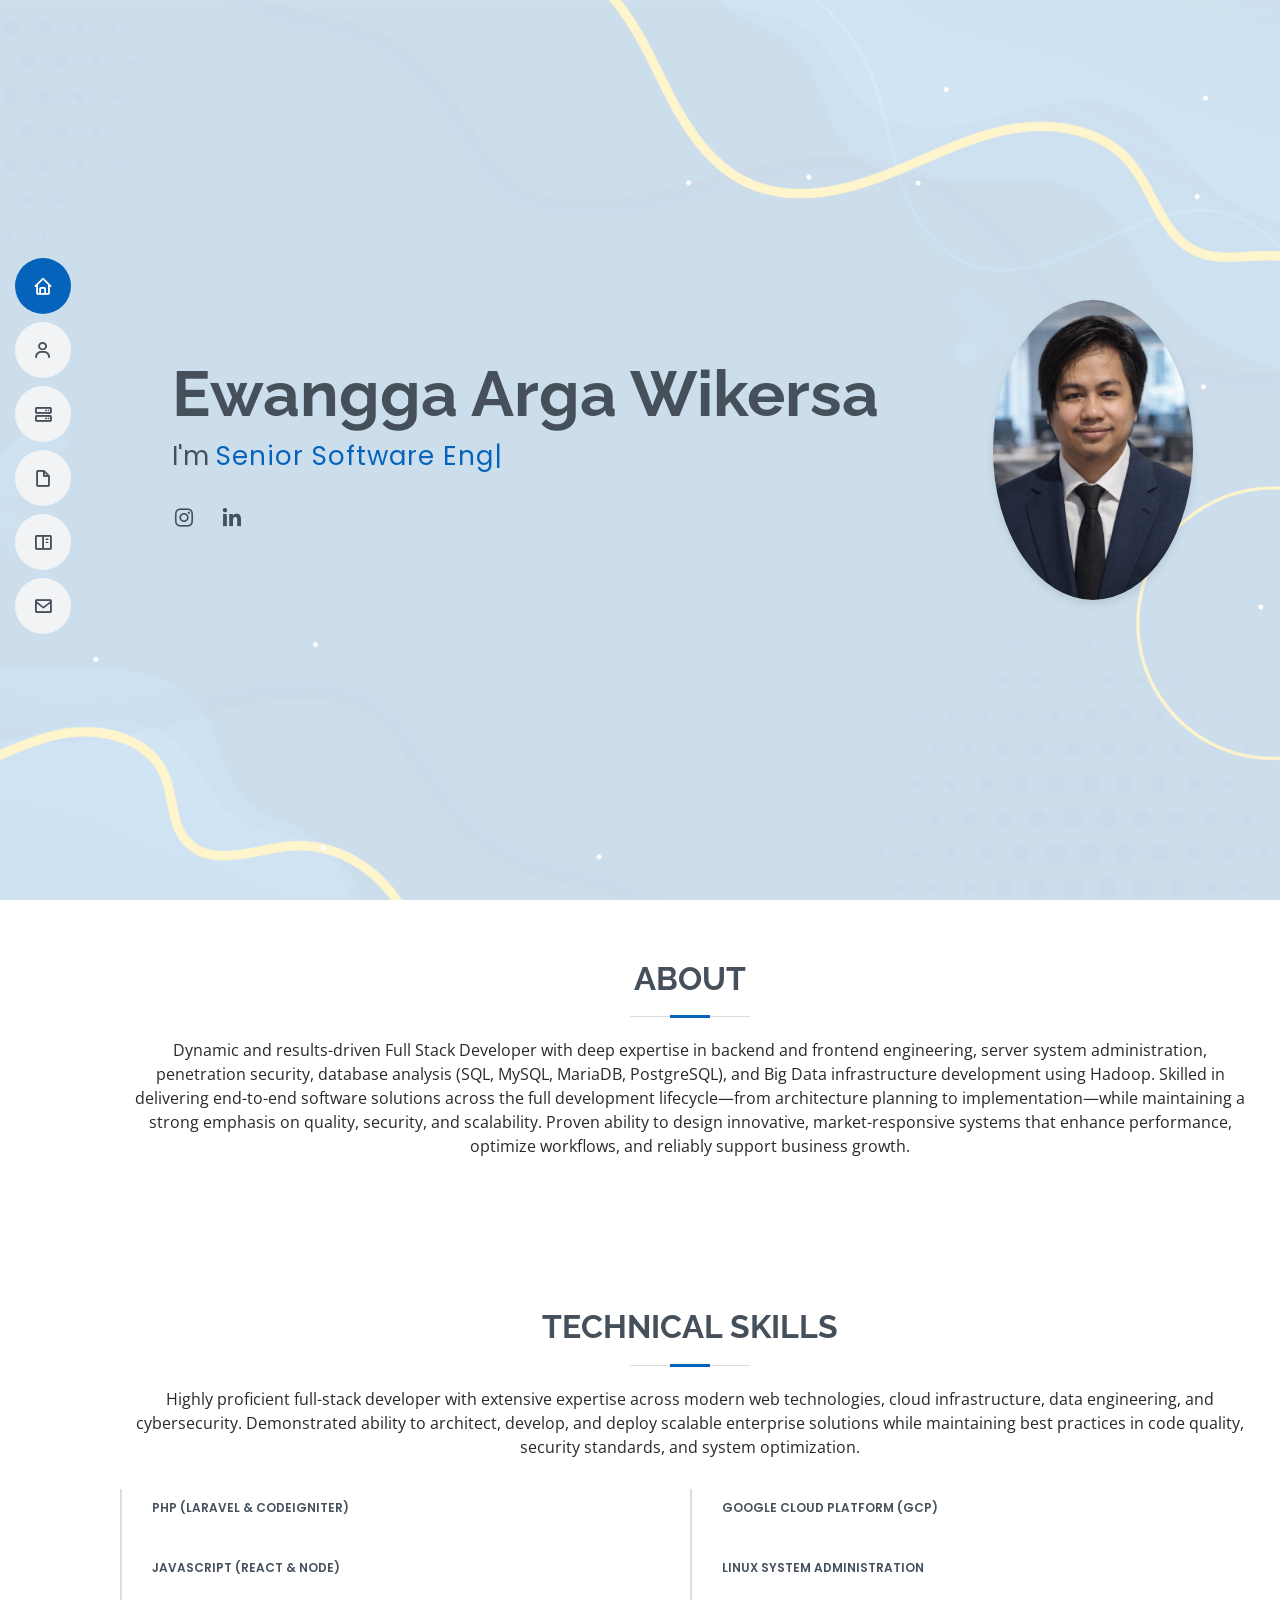
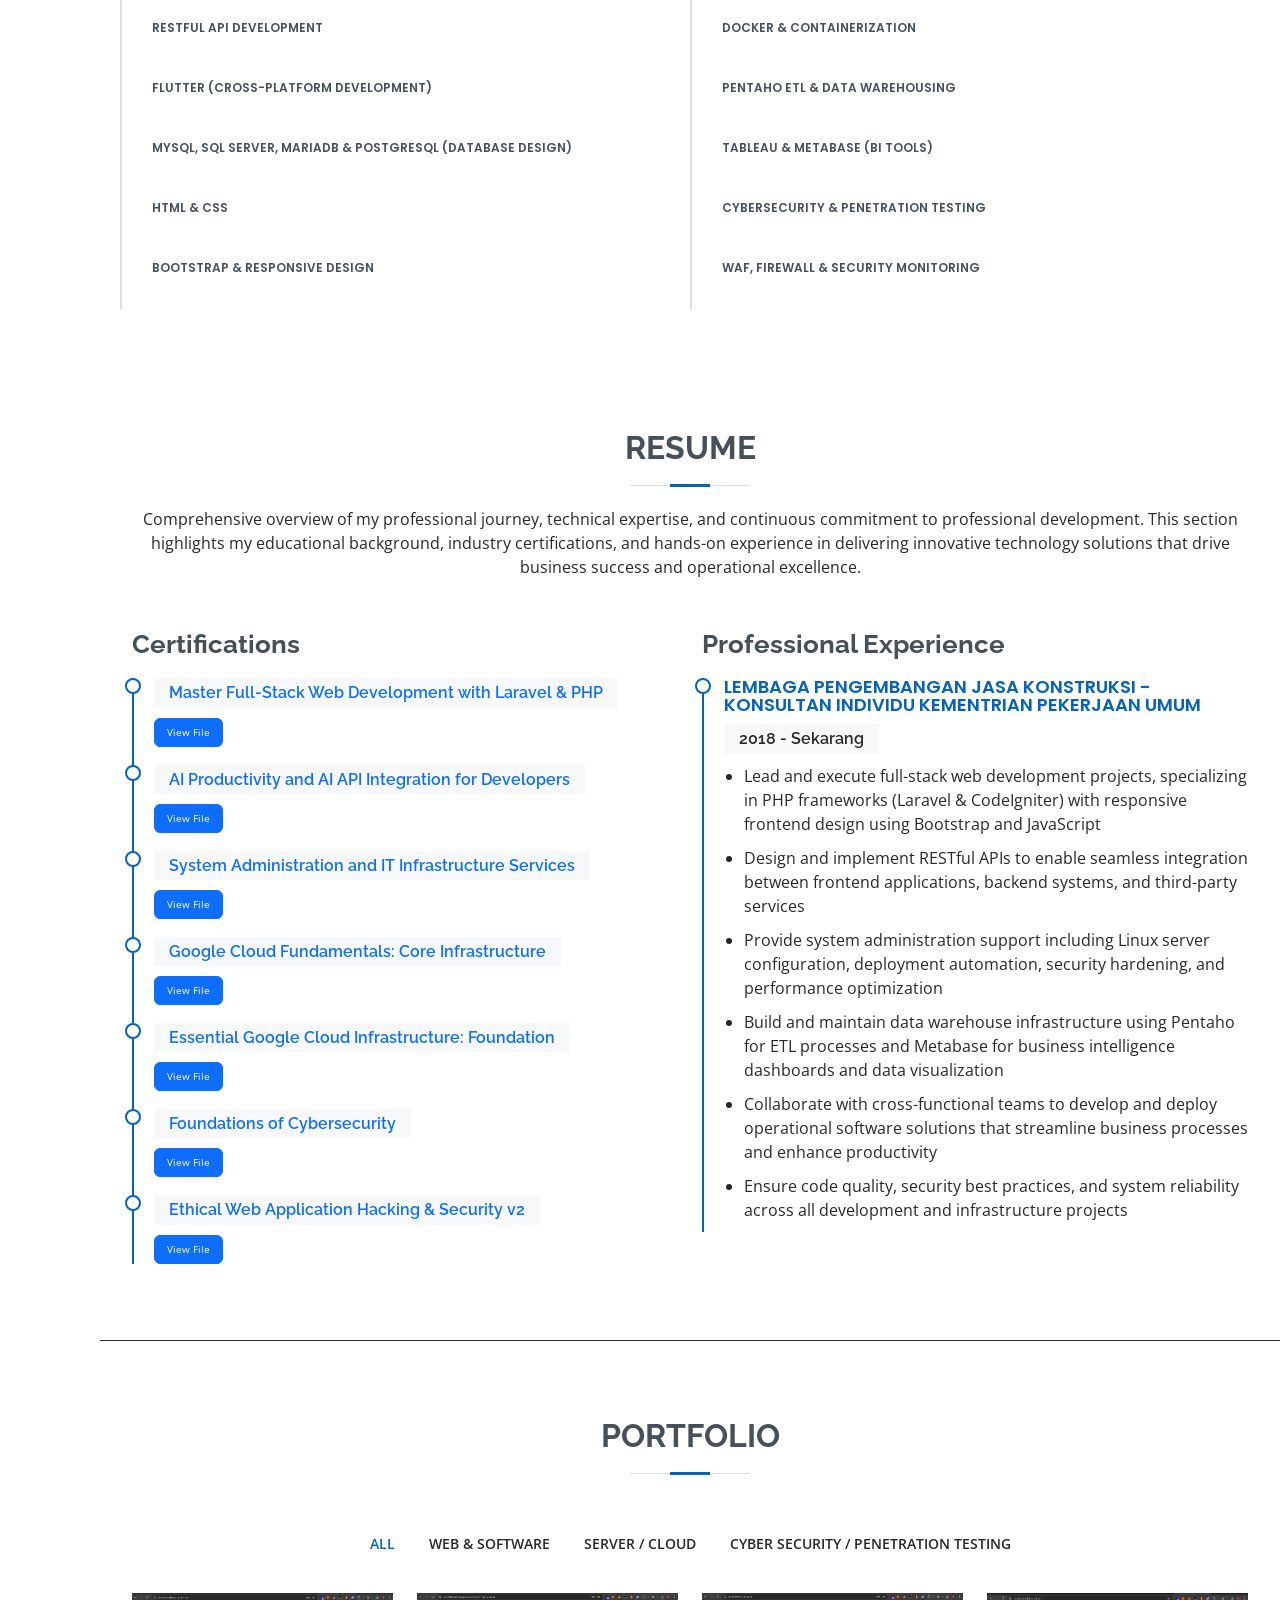
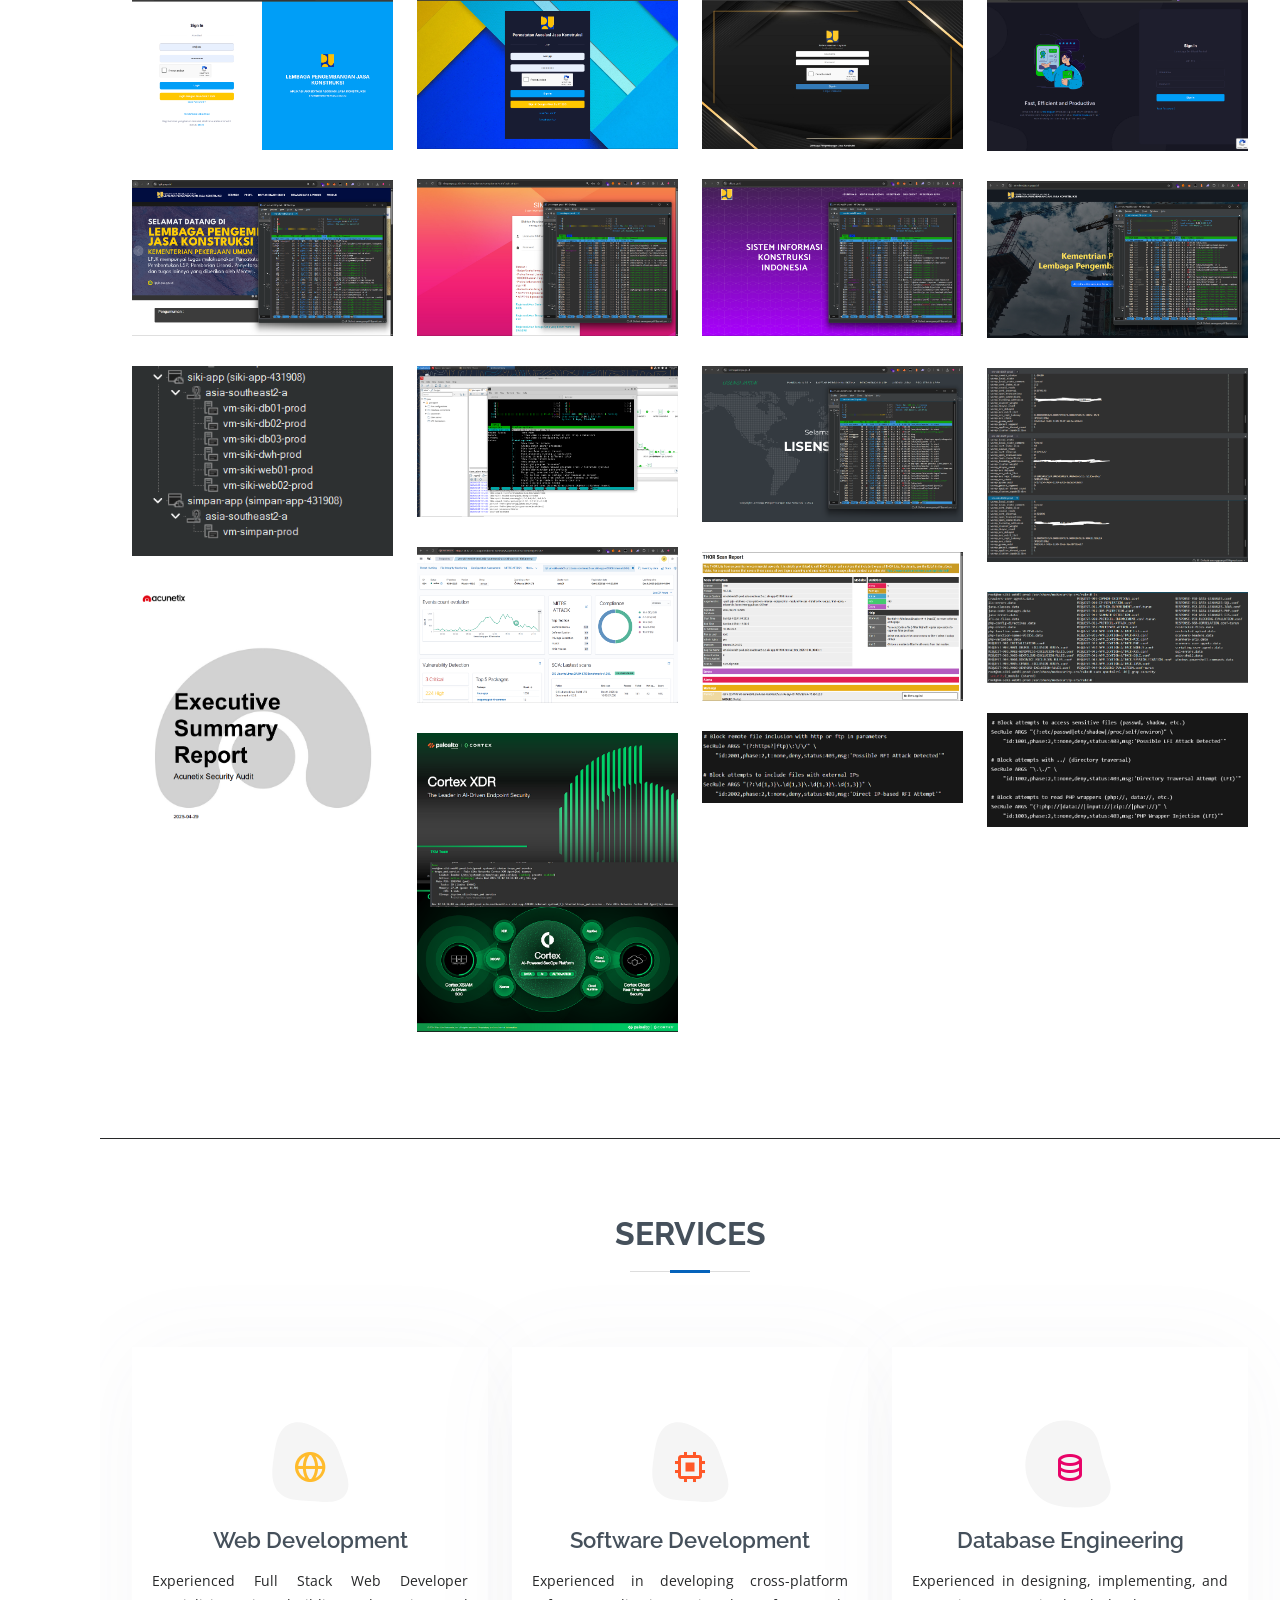
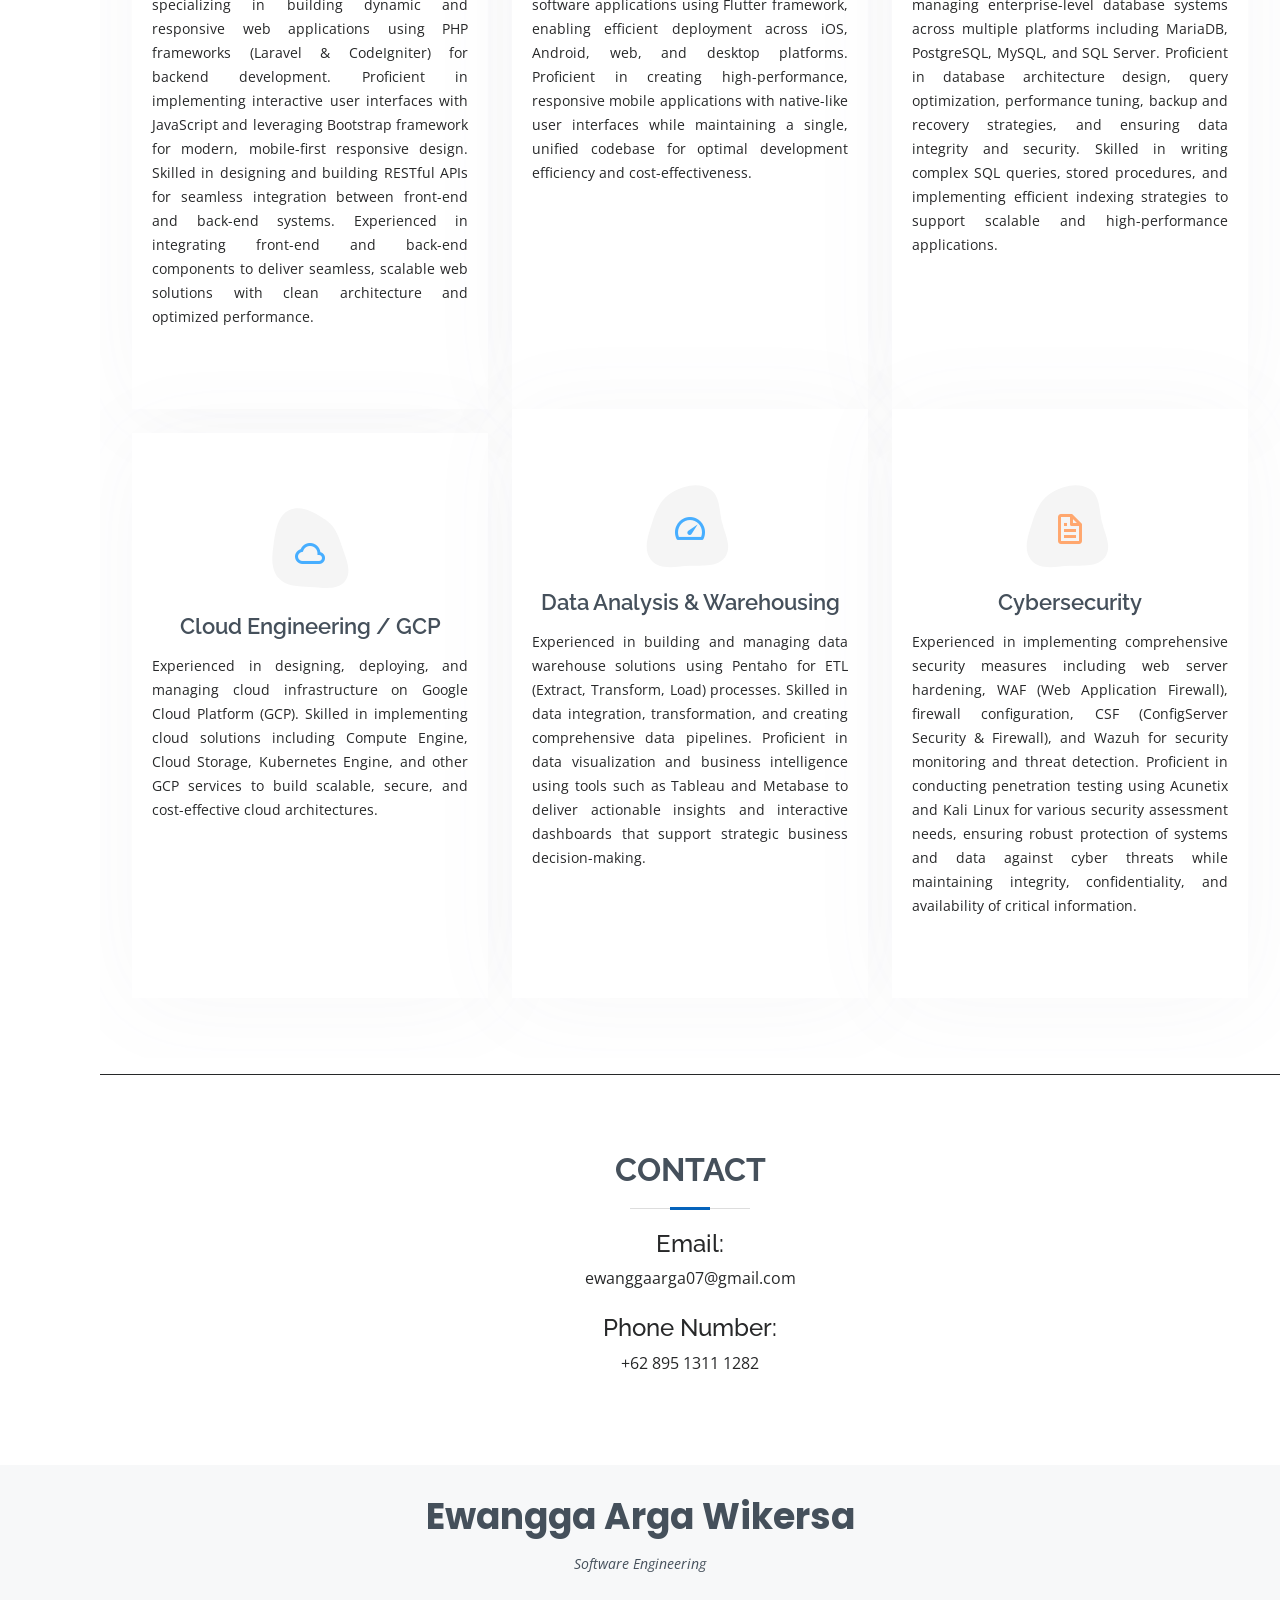
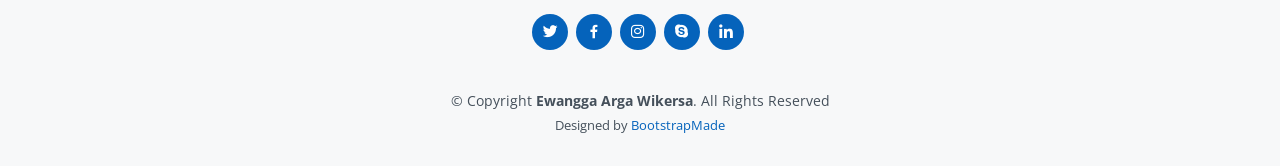
==== commit 598c8657: "Push Update" ====
--- a/index.html
+++ b/index.html
@@ -82,7 +82,7 @@
       <div class="row align-items-center">
         <div class="col-lg-8 col-md-7">
           <h1>Ewangga Arga Wikersa</h1>
-          <p>I'm <span class="typed" data-typed-items="Software Engineering"></span></p>
+          <p>I'm <span class="typed" data-typed-items="Senior Software Engineer, Full Stack & Cloud Engineer, Security-Oriented Developer"></span></p>
           <div class="social-links">
             <a href="https://www.instagram.com/ewanggaarga/" class="instagram" target="_blank"><i class="bx bxl-instagram"></i></a>
             <a href="https://www.linkedin.com/in/ewangga-arga-wikersa/" target="_blank" class="linkedin"><i class="bx bxl-linkedin"></i></a>
@@ -119,35 +119,35 @@
       <div class="row skills-content">
 
       <div class="col-lg-6" style="border-left: 2px solid #ddd; padding-left: 30px;">
-
+        
+      <div class="progress">
+        <span class="skill">PHP (Laravel & CodeIgniter)</span>
+      </div>
+      
+      <div class="progress">
+      <span class="skill">JavaScript (React & Node)</span>
+      </div>
+
+      <div class="progress">
+        <span class="skill">RESTful API Development</span>
+      </div>
+      
+      <div class="progress">
+      <span class="skill">Flutter (Cross-Platform Development)</span>
+      </div>
+
+      <div class="progress">
+      <span class="skill">MySQL, SQL Server, MariaDB & PostgreSQL (Database Design)</span>
+      </div>
+      
       <div class="progress">
       <span class="skill">HTML & CSS</span>
       </div>
 
       <div class="progress">
-      <span class="skill">JavaScript & jQuery</span>
-      </div>
-
-      <div class="progress">
       <span class="skill">Bootstrap & Responsive Design</span>
       </div>
-       
-      <div class="progress">
-      <span class="skill">PHP (Laravel & CodeIgniter)</span>
-      </div>
-
-      <div class="progress">
-      <span class="skill">RESTful API Development</span>
-      </div>
       
-      <div class="progress">
-      <span class="skill">Flutter (Cross-Platform Development)</span>
-      </div>
-
-      <div class="progress">
-      <span class="skill">MySQL, SQL Server, MariaDB & PostgreSQL (Database Design)</span>
-      </div>
-
        
       </div>
 
@@ -792,6 +792,13 @@
       <div class="copyright">
         &copy; Copyright <strong><span>Ewangga Arga Wikersa</span></strong>. All Rights Reserved
       </div>
+      <div class="credits">
+        <!-- All the links in the footer should remain intact. -->
+        <!-- You can delete the links only if you purchased the pro version. -->
+        <!-- Licensing information: https://bootstrapmade.com/license/ -->
+        <!-- Purchase the pro version with working PHP/AJAX contact form: https://bootstrapmade.com/iportfolio-bootstrap-portfolio-websites-template/ -->
+        Designed by <a href="https://bootstrapmade.com/">BootstrapMade</a>
+      </div>
     </div>
   </footer><!-- End Footer -->
 
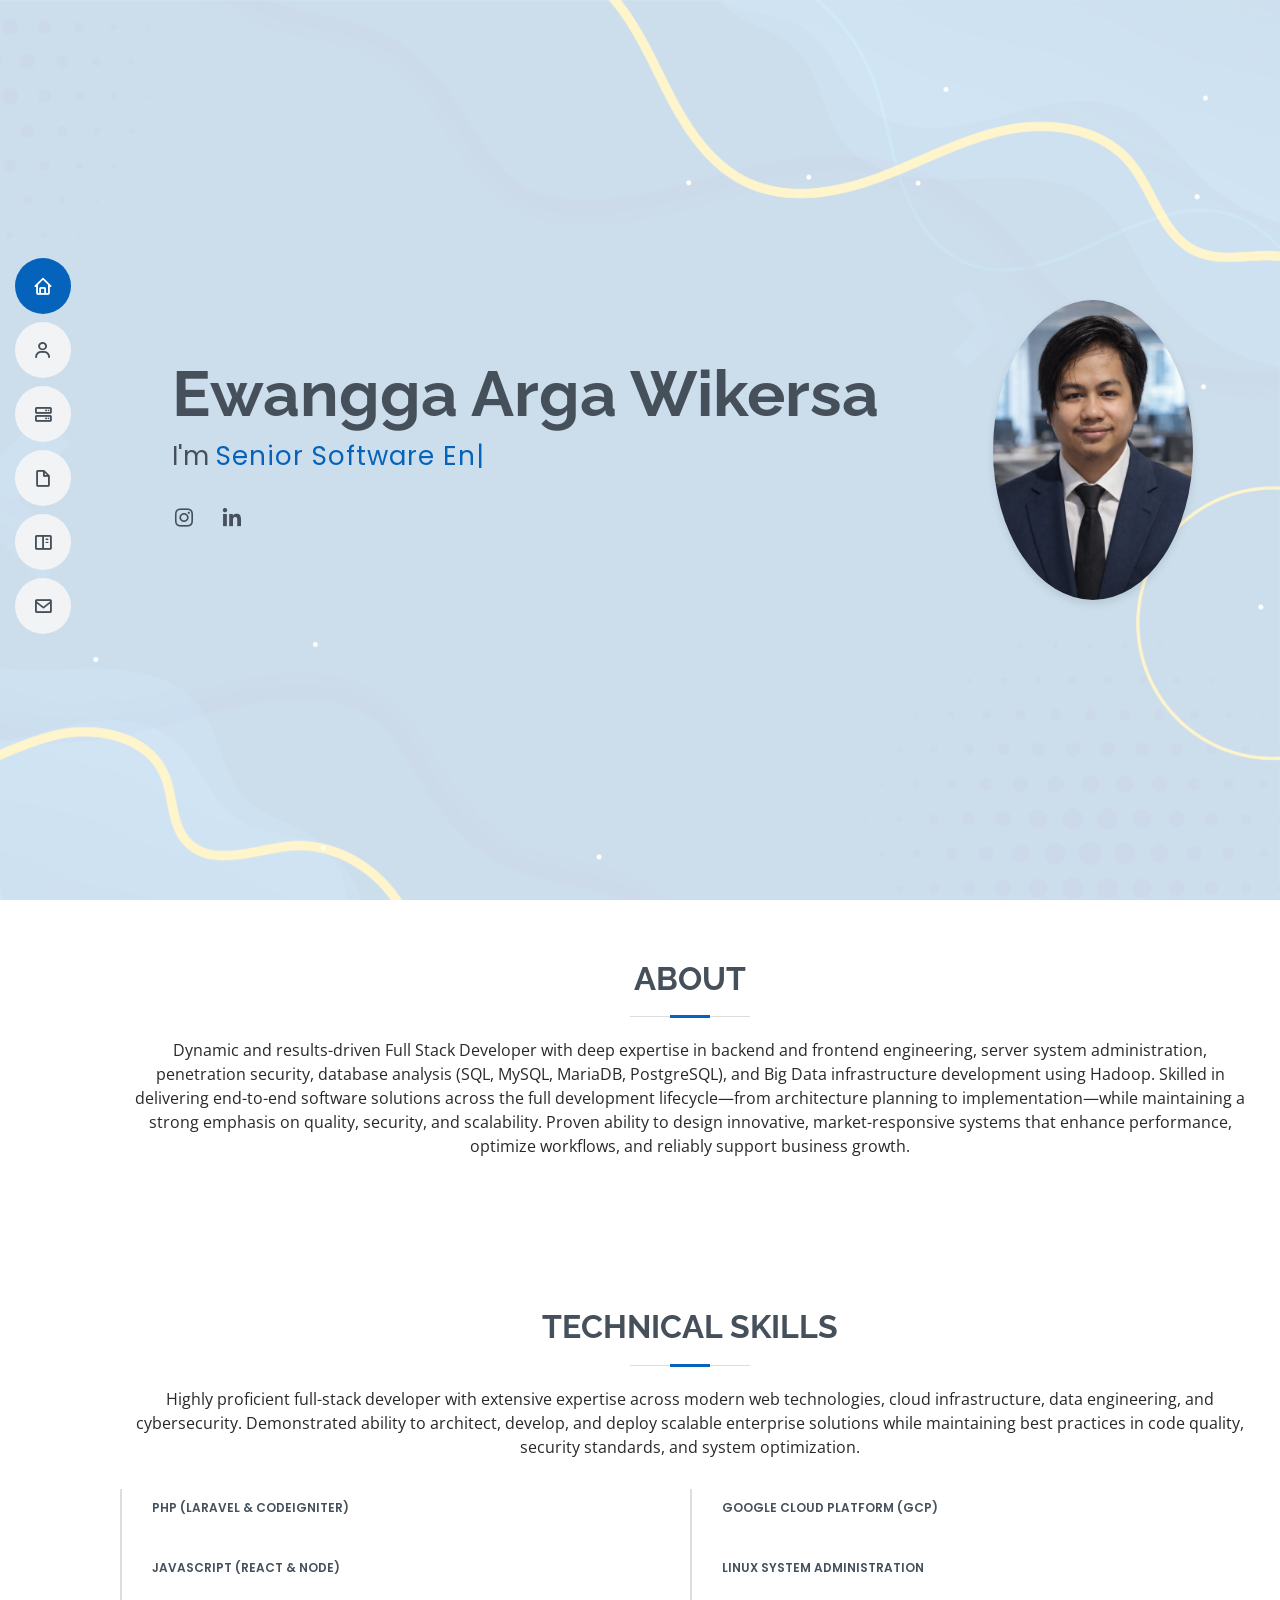
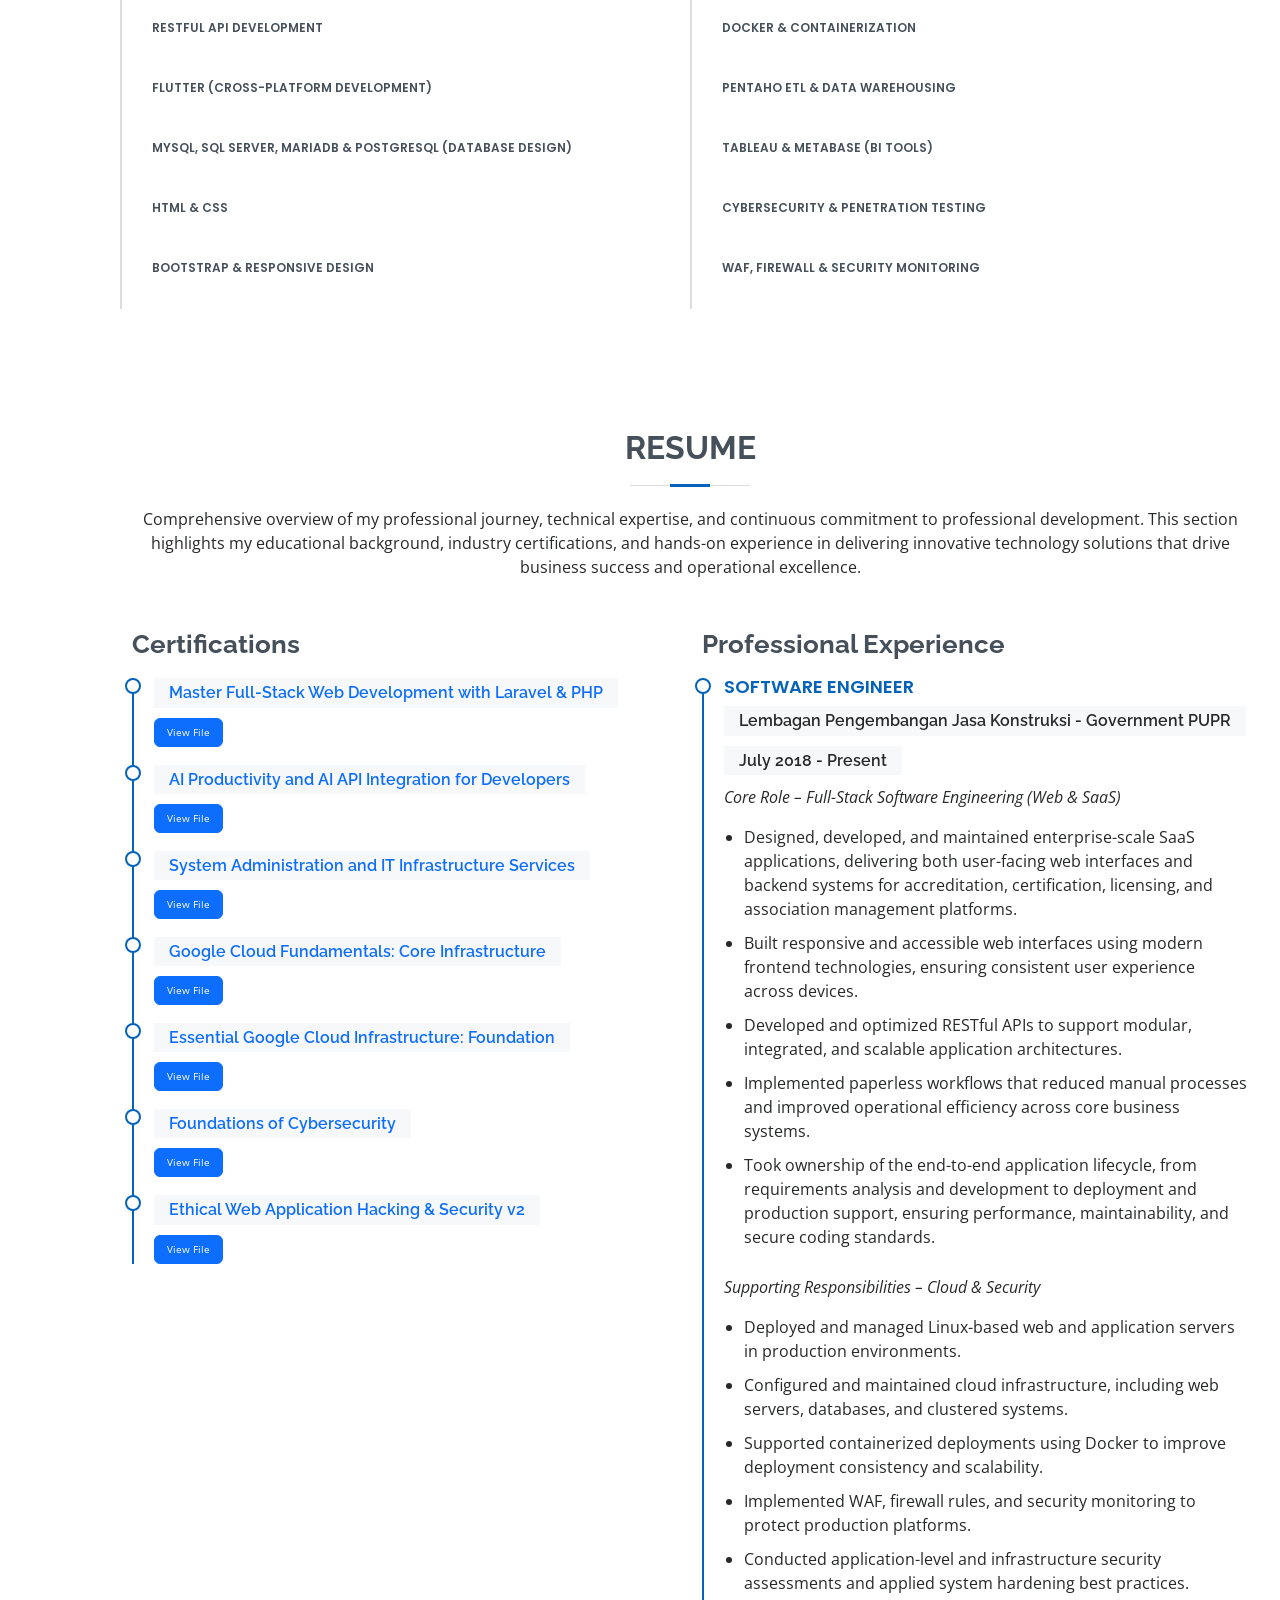
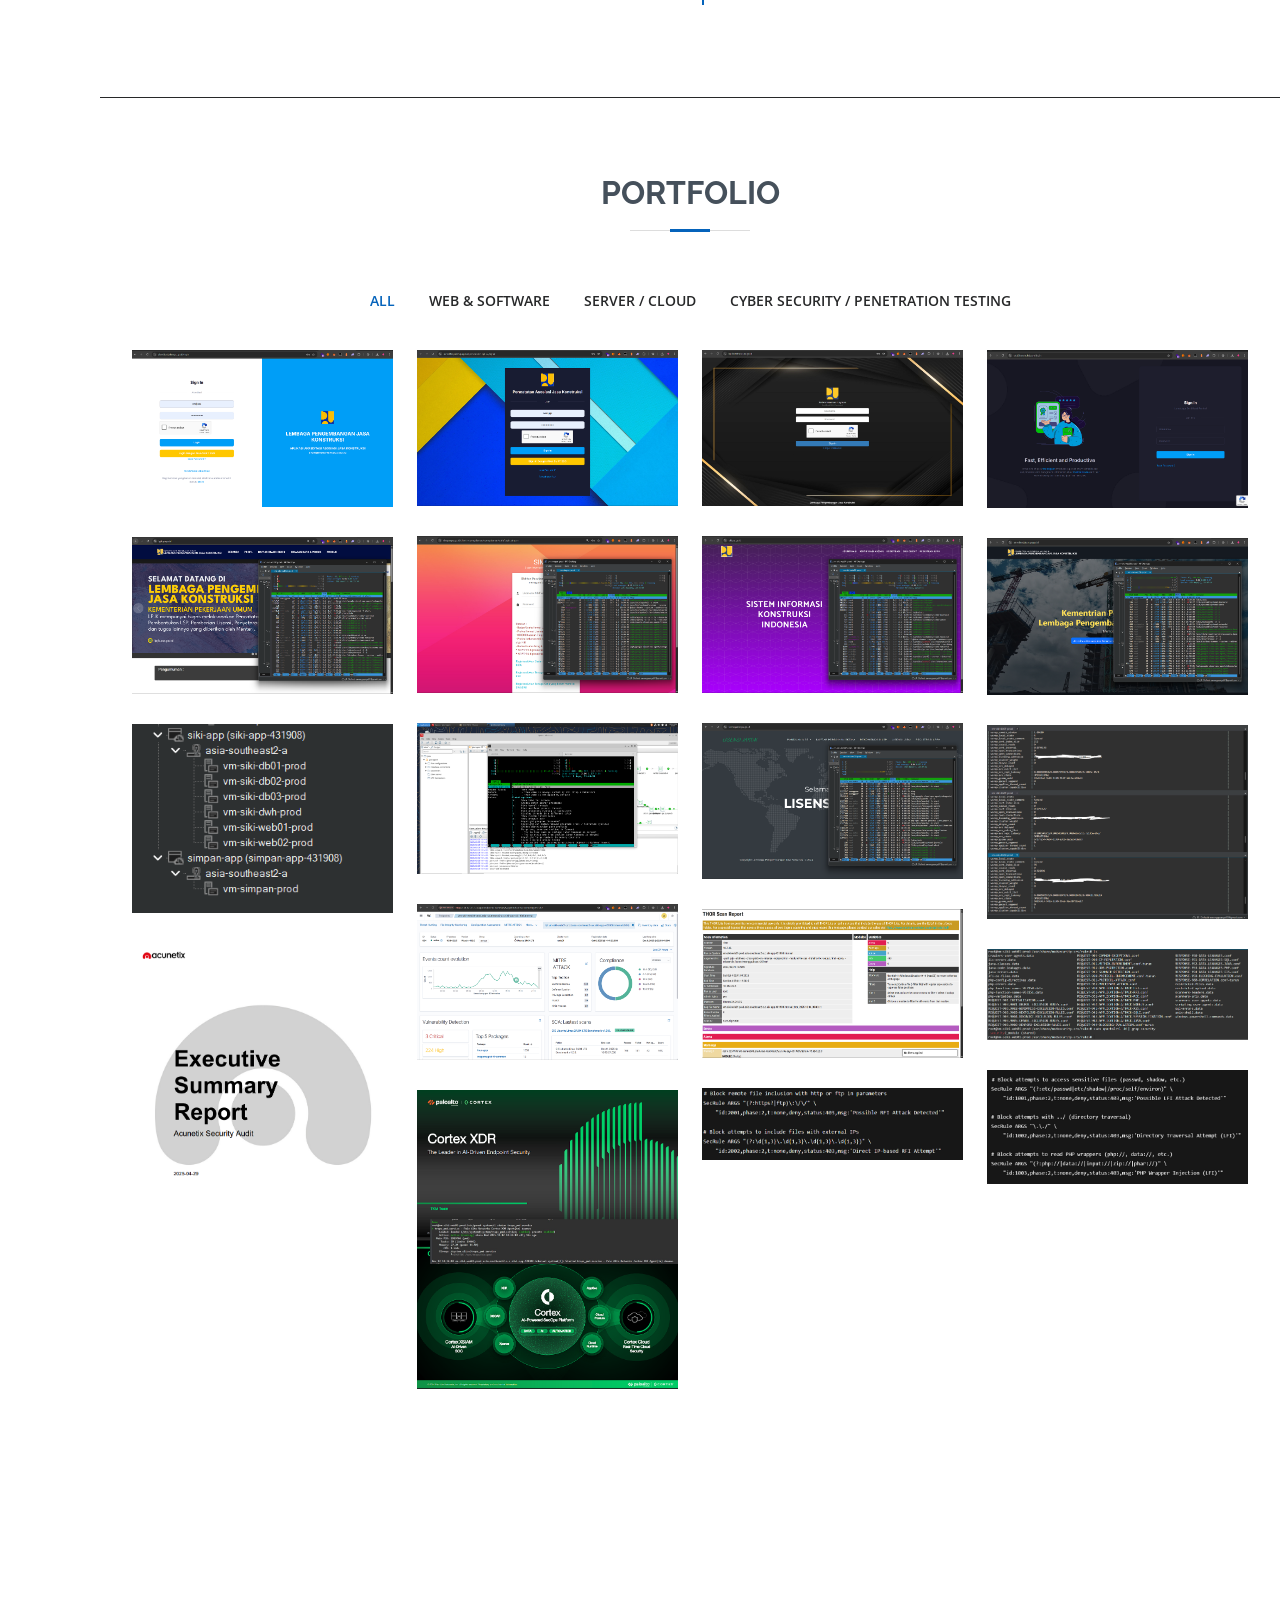
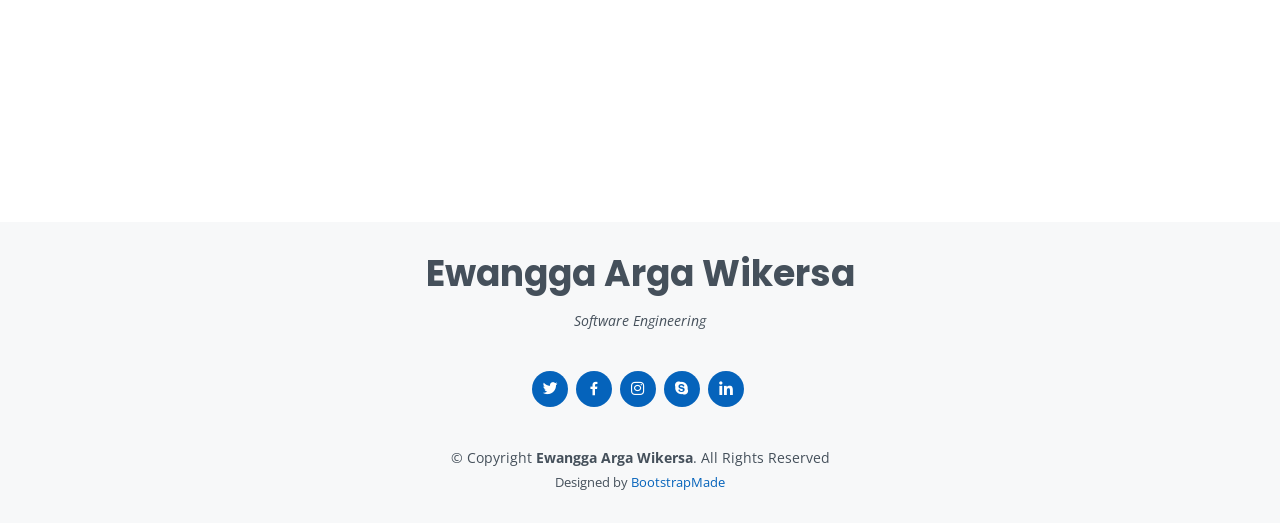
==== commit 8f250f50: "Update Portofolio" ====
--- a/index.html
+++ b/index.html
@@ -293,15 +293,24 @@
           <div class="col-lg-6">
             <h3 class="resume-title">Professional Experience</h3>
             <div class="resume-item">
-              <h4>Lembaga Pengembangan Jasa Konstruksi - Konsultan Individu Kementrian Pekerjaan Umum</h4>
-              <h5>2018 - Sekarang</h5>
+              <h4>Software Engineer</h4>
+              <h5>Lembagan Pengembangan Jasa Konstruksi - Government PUPR</h5>
+              <h5>July 2018 - Present</h5>
+              <p><em>Core Role – Full-Stack Software Engineering (Web & SaaS)</em></p>
               <ul>
-                <li>Lead and execute full-stack web development projects, specializing in PHP frameworks (Laravel & CodeIgniter) with responsive frontend design using Bootstrap and JavaScript</li>
-                <li>Design and implement RESTful APIs to enable seamless integration between frontend applications, backend systems, and third-party services</li>
-                <li>Provide system administration support including Linux server configuration, deployment automation, security hardening, and performance optimization</li>
-                <li>Build and maintain data warehouse infrastructure using Pentaho for ETL processes and Metabase for business intelligence dashboards and data visualization</li>
-                <li>Collaborate with cross-functional teams to develop and deploy operational software solutions that streamline business processes and enhance productivity</li>
-                <li>Ensure code quality, security best practices, and system reliability across all development and infrastructure projects</li>
+                <li>Designed, developed, and maintained enterprise-scale SaaS applications, delivering both user-facing web interfaces and backend systems for accreditation, certification, licensing, and association management platforms.</li>
+                <li>Built responsive and accessible web interfaces using modern frontend technologies, ensuring consistent user experience across devices.</li>
+                <li>Developed and optimized RESTful APIs to support modular, integrated, and scalable application architectures.</li>
+                <li>Implemented paperless workflows that reduced manual processes and improved operational efficiency across core business systems.</li>
+                <li>Took ownership of the end-to-end application lifecycle, from requirements analysis and development to deployment and production support, ensuring performance, maintainability, and secure coding standards.</li>
+              </ul>
+              <p><em>Supporting Responsibilities – Cloud & Security</em></p>
+              <ul>
+                <li>Deployed and managed Linux-based web and application servers in production environments.</li>
+                <li>Configured and maintained cloud infrastructure, including web servers, databases, and clustered systems.</li>
+                <li>Supported containerized deployments using Docker to improve deployment consistency and scalability.</li>
+                <li>Implemented WAF, firewall rules, and security monitoring to protect production platforms.</li>
+                <li>Conducted application-level and infrastructure security assessments and applied system hardening best practices.</li>
               </ul>
             </div>
           </div>
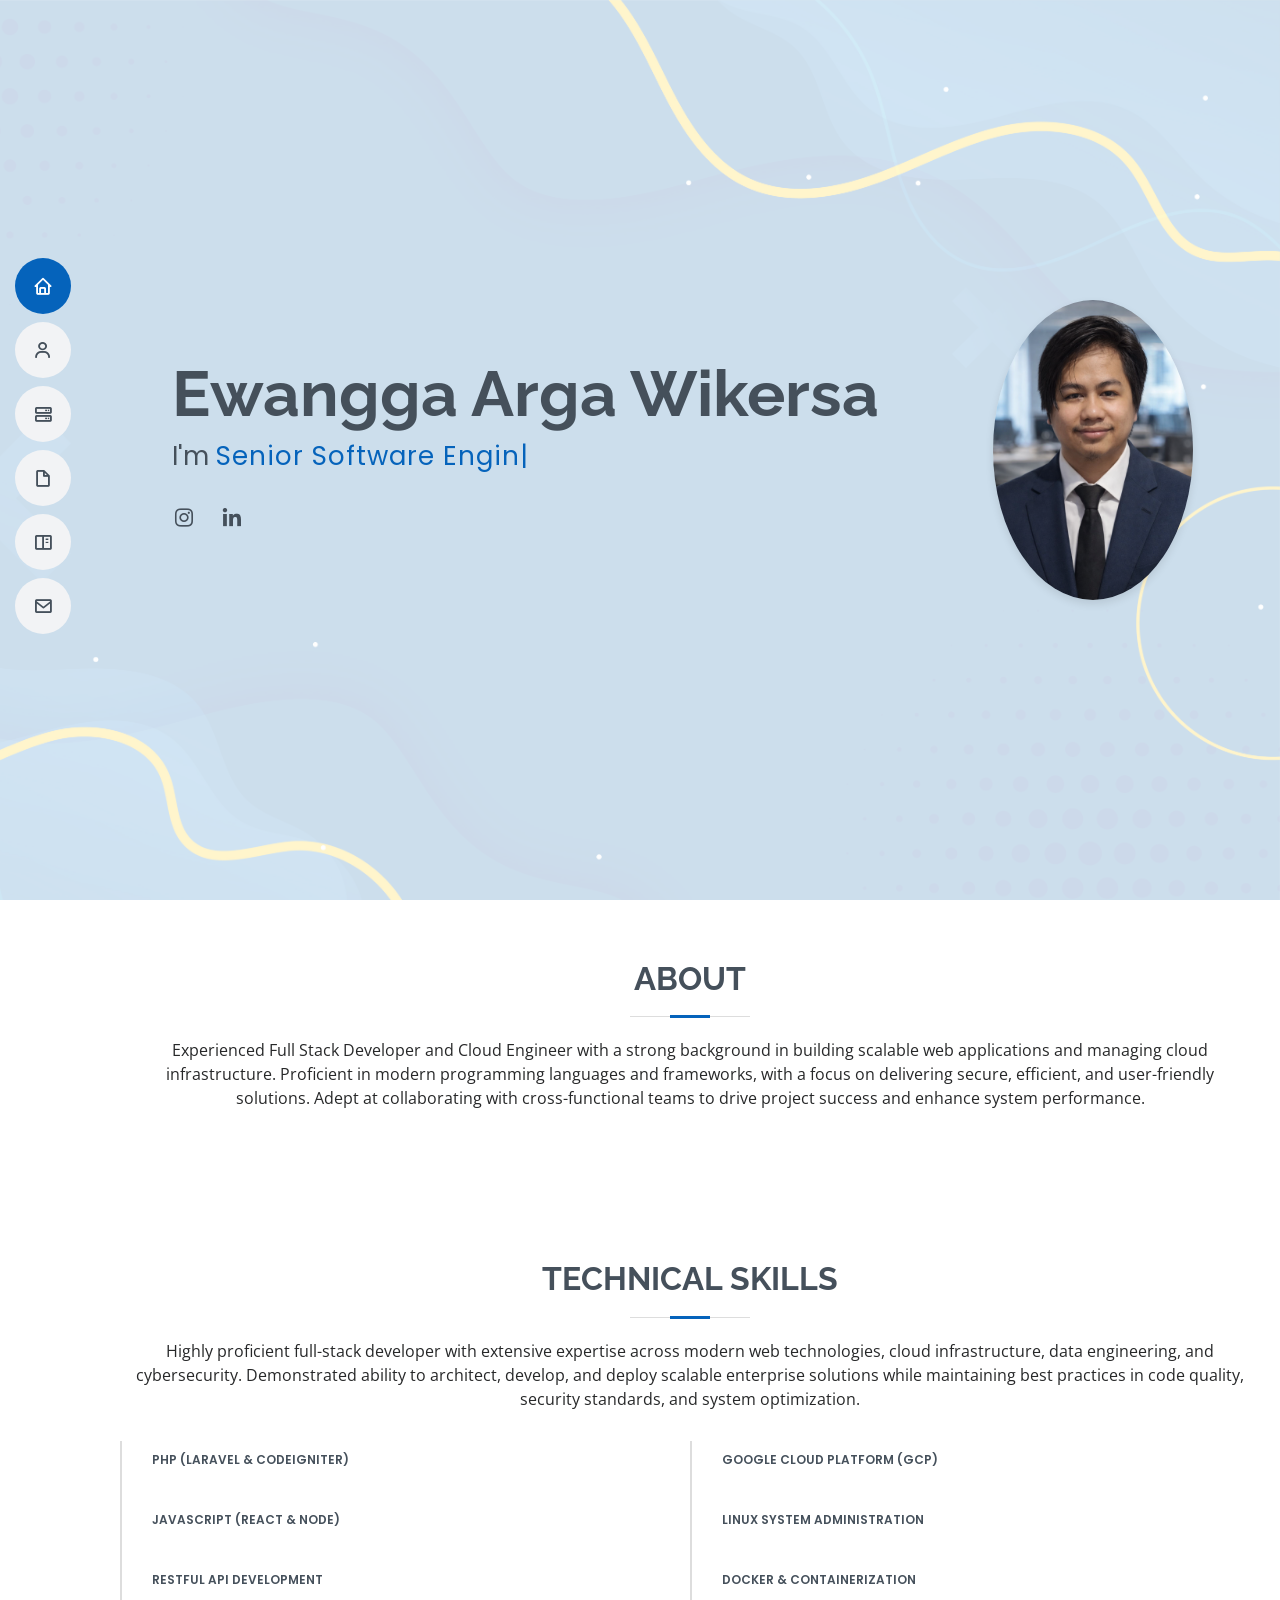
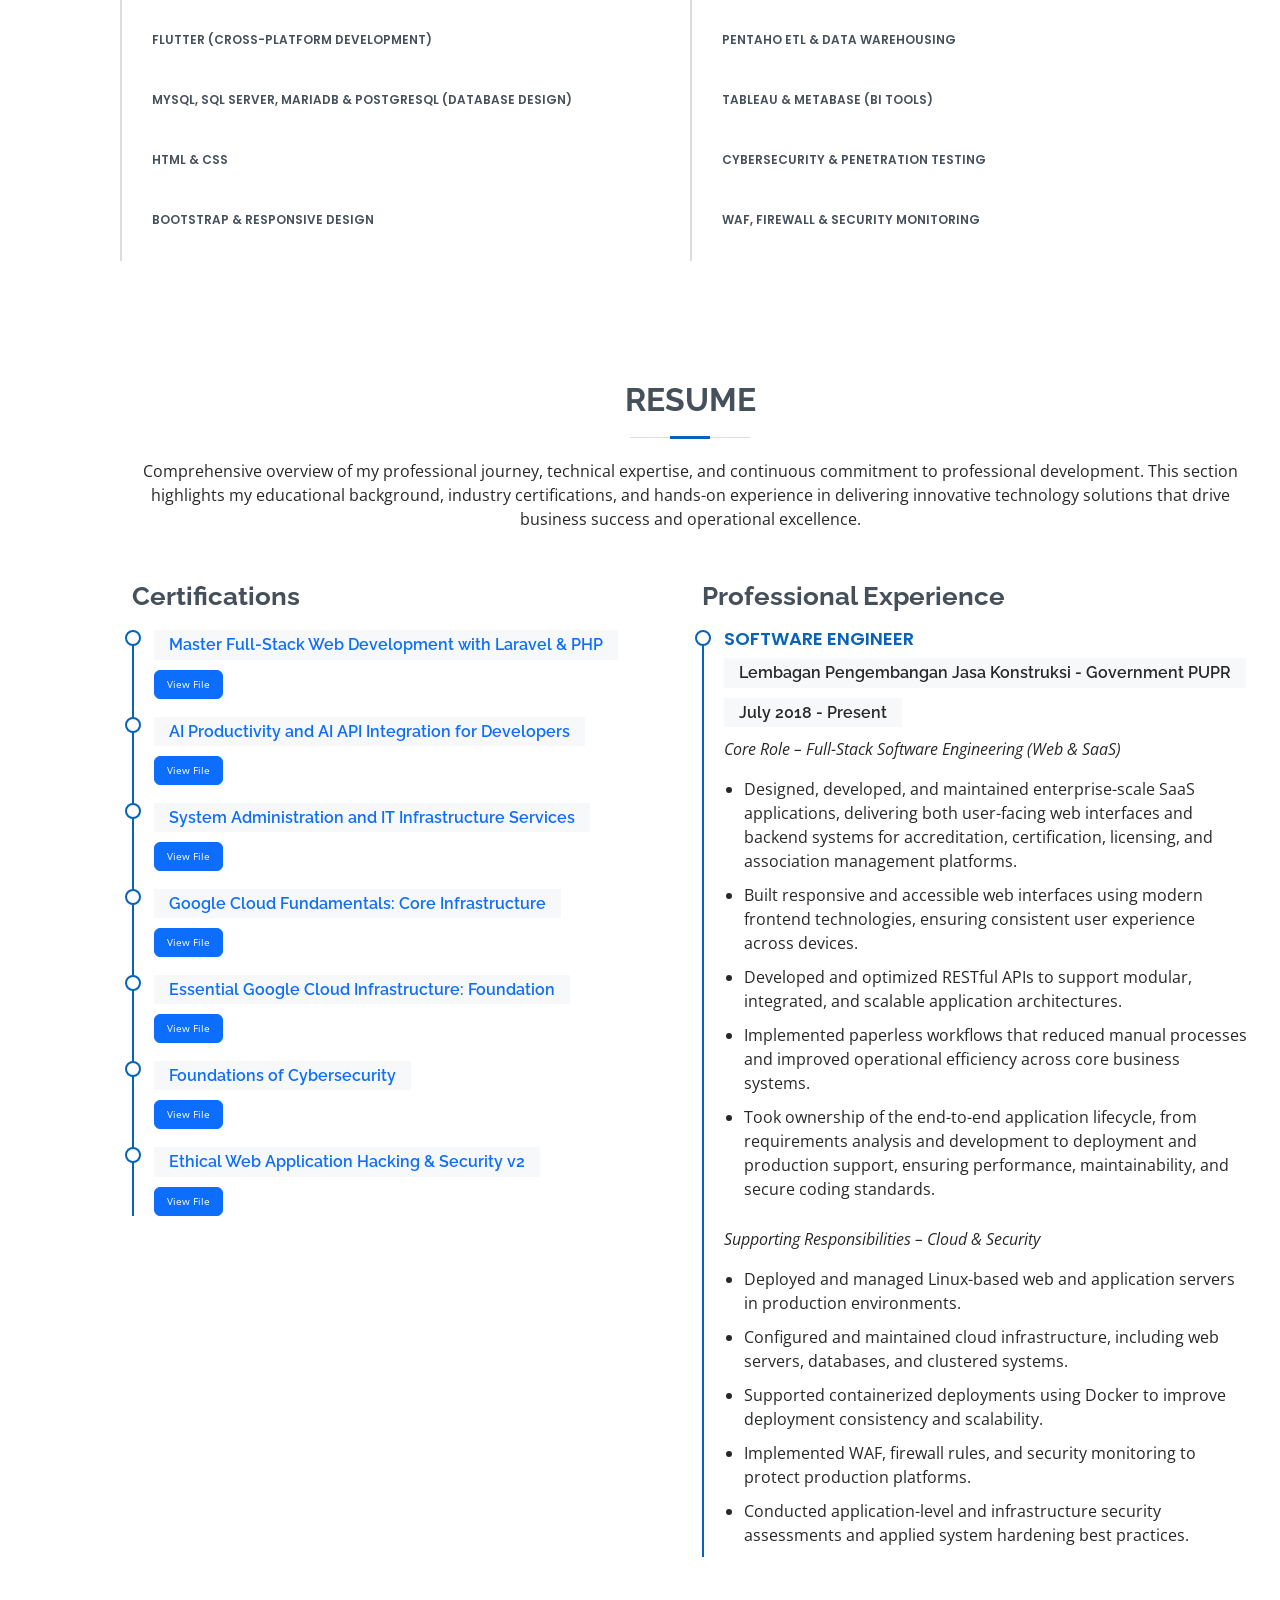
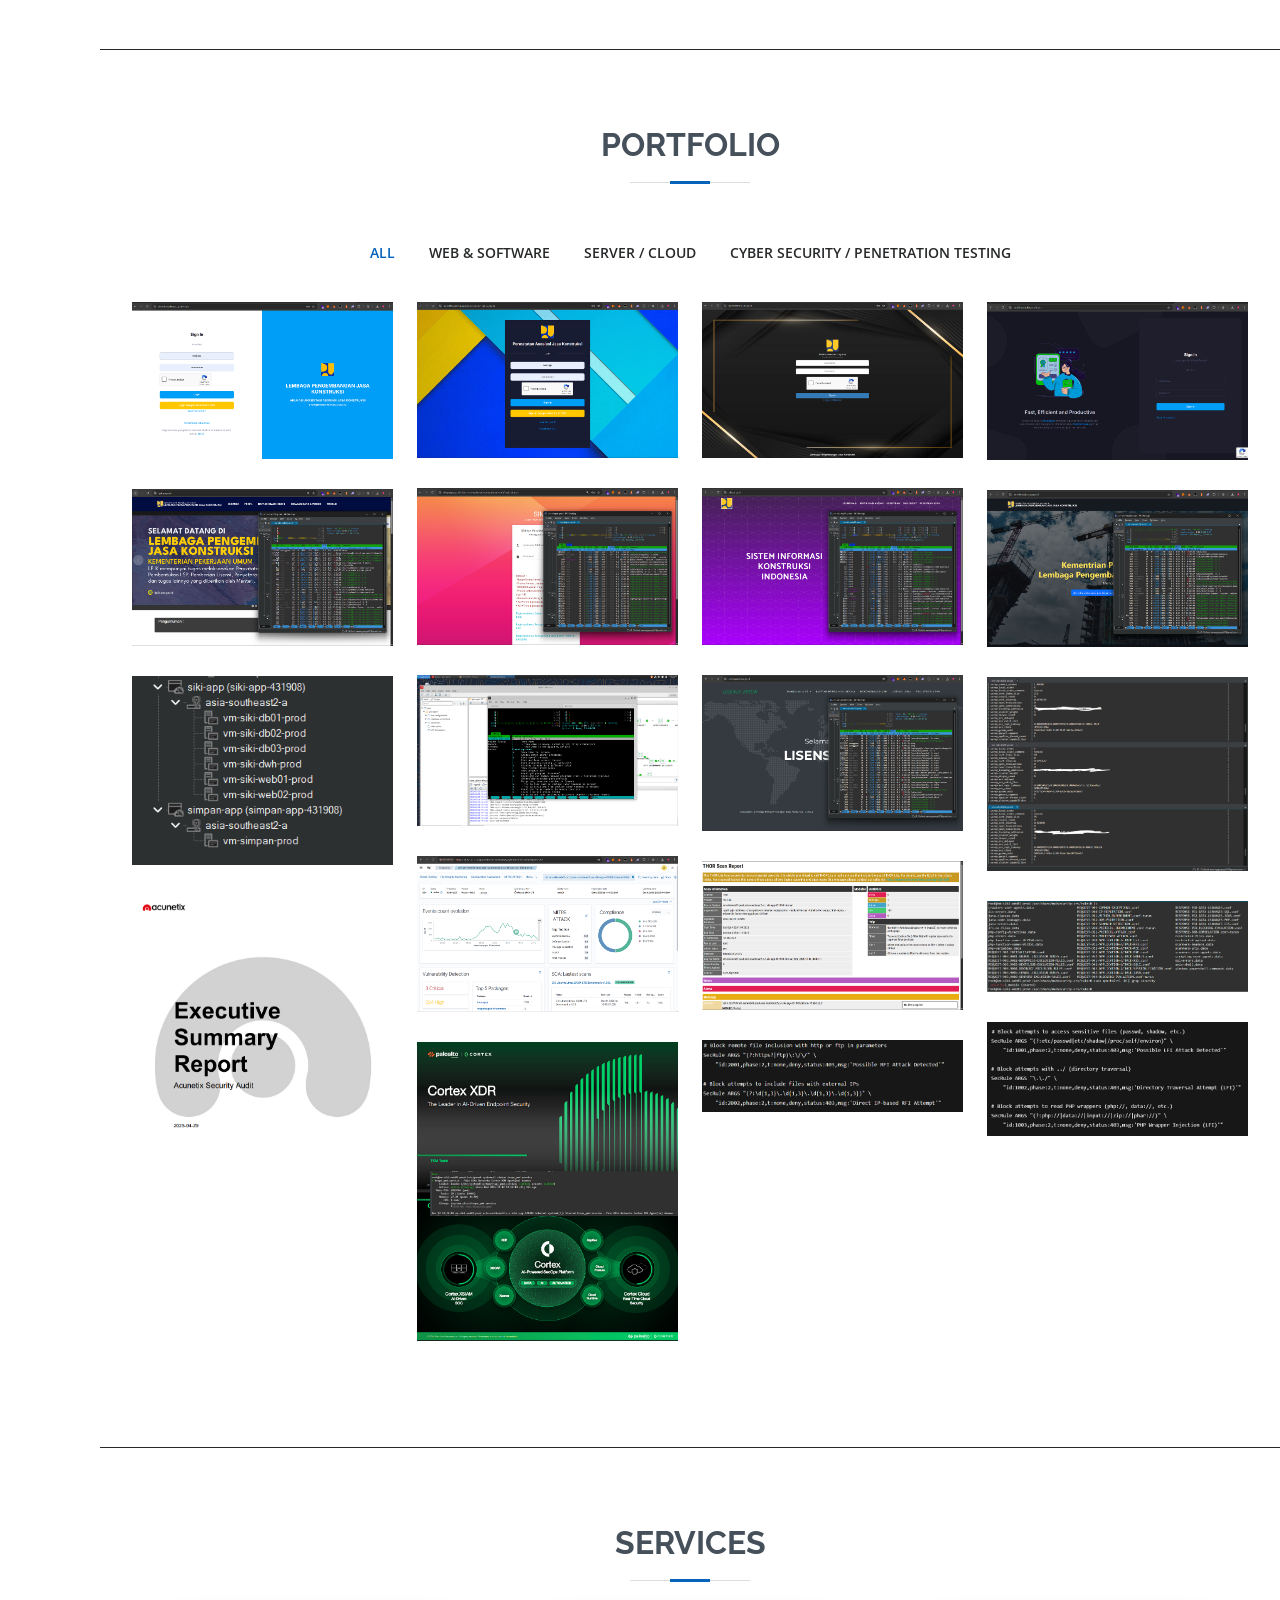
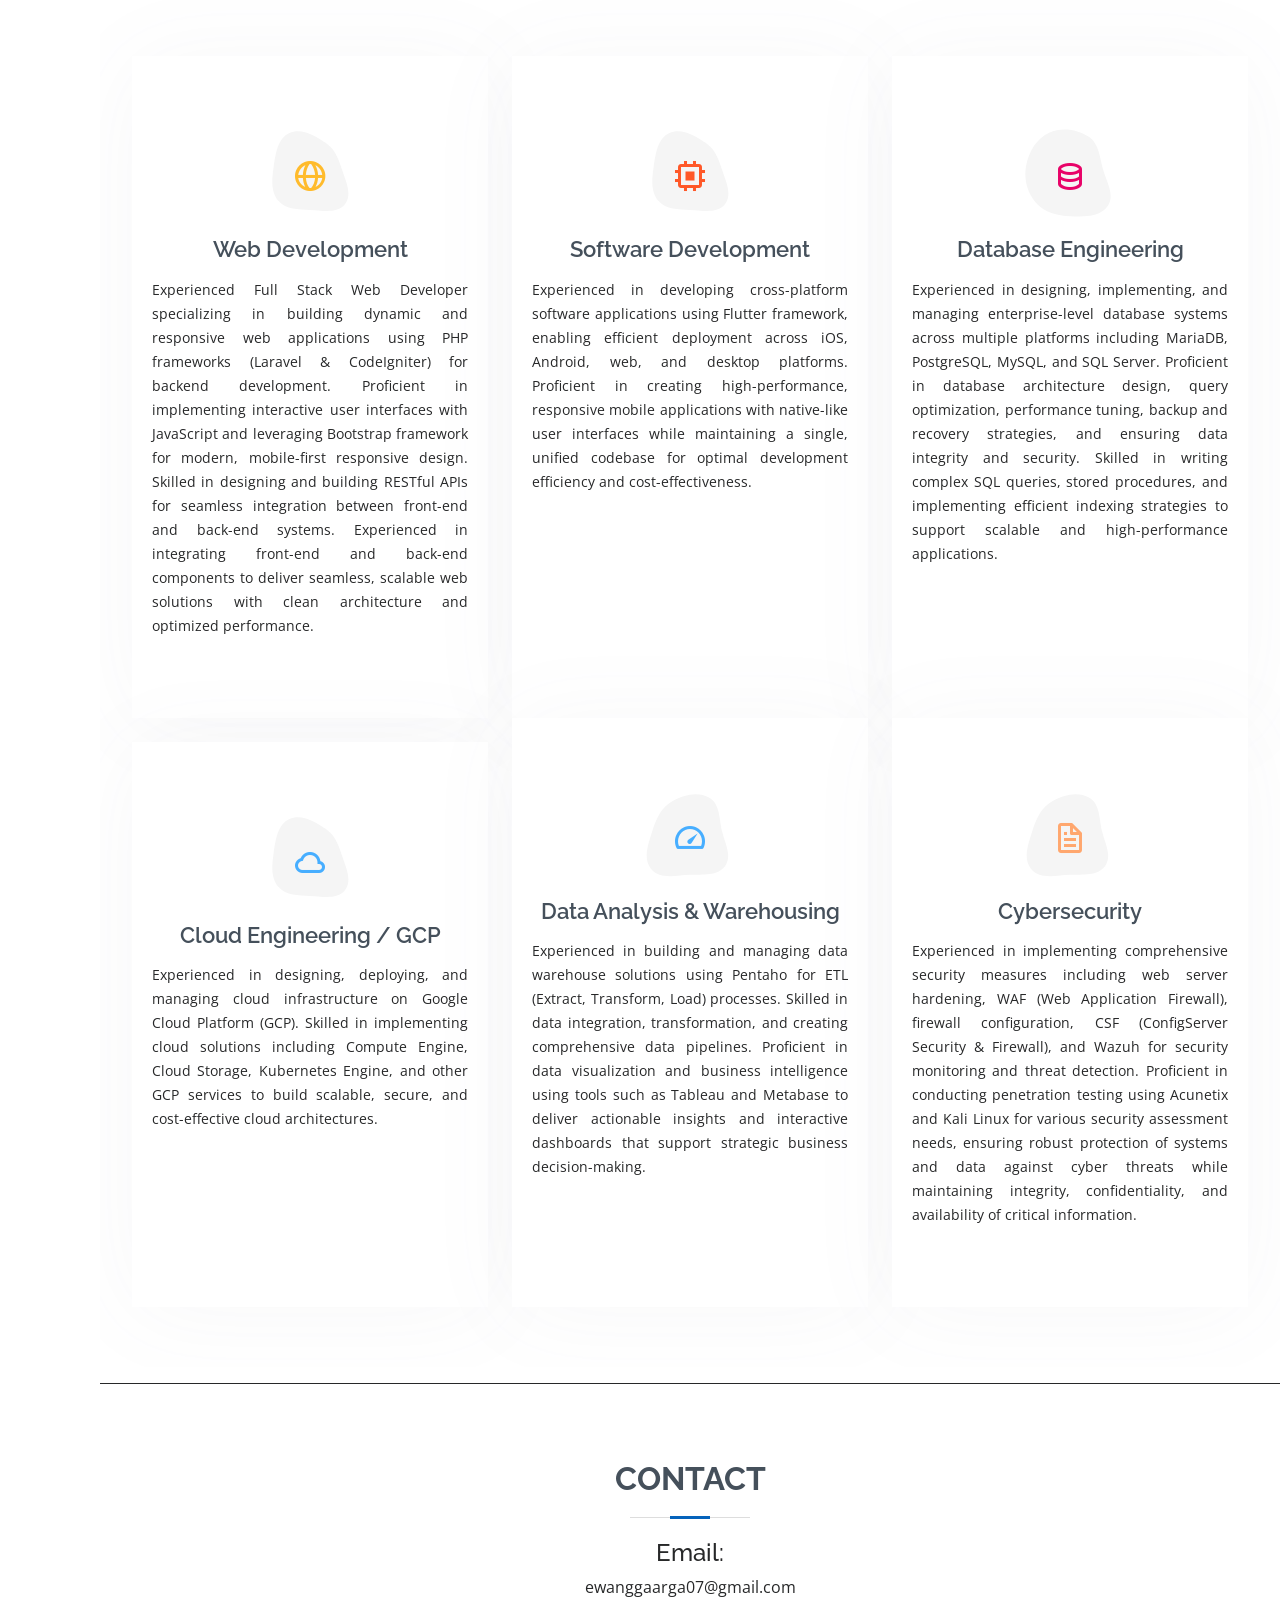
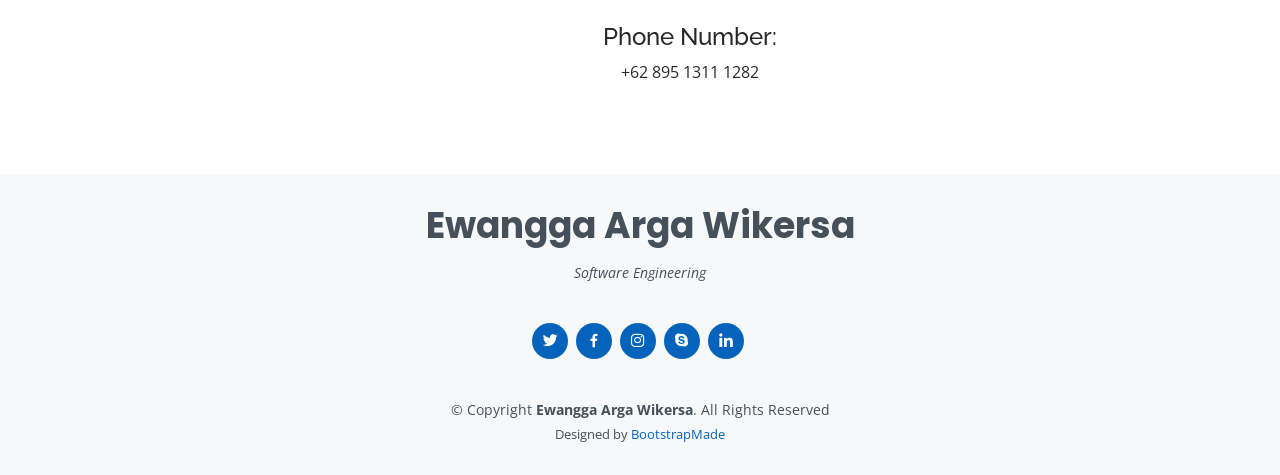
==== commit 4a9e56e1: "Update Portofoilio" ====
--- a/index.html
+++ b/index.html
@@ -102,7 +102,8 @@
       <div class="container" data-aos="fade-up">
         <div class="section-title">
           <h2>About</h2>
-          <p>Dynamic and results-driven Full Stack Developer with deep expertise in backend and frontend engineering, server system administration, penetration security, database analysis (SQL, MySQL, MariaDB, PostgreSQL), and Big Data infrastructure development using Hadoop. Skilled in delivering end-to-end software solutions across the full development lifecycle—from architecture planning to implementation—while maintaining a strong emphasis on quality, security, and scalability. Proven ability to design innovative, market-responsive systems that enhance performance, optimize workflows, and reliably support business growth.</p>
+          <p>Experienced Full Stack Developer and Cloud Engineer with a strong background in building scalable web applications and managing cloud infrastructure. Proficient in modern programming languages and frameworks, with a focus on delivering secure, efficient, and user-friendly solutions. Adept at collaborating with cross-functional teams to drive project success and enhance system performance.</p>
+          <!-- <p>Dynamic and results-driven Full Stack Developer with deep expertise in backend and frontend engineering, server system administration, penetration security, database analysis (SQL, MySQL, MariaDB, PostgreSQL), and Big Data infrastructure development using Hadoop. Skilled in delivering end-to-end software solutions across the full development lifecycle—from architecture planning to implementation—while maintaining a strong emphasis on quality, security, and scalability. Proven ability to design innovative, market-responsive systems that enhance performance, optimize workflows, and reliably support business growth.</p> -->
         </div>
       </div>
     </section><!-- End About Section -->
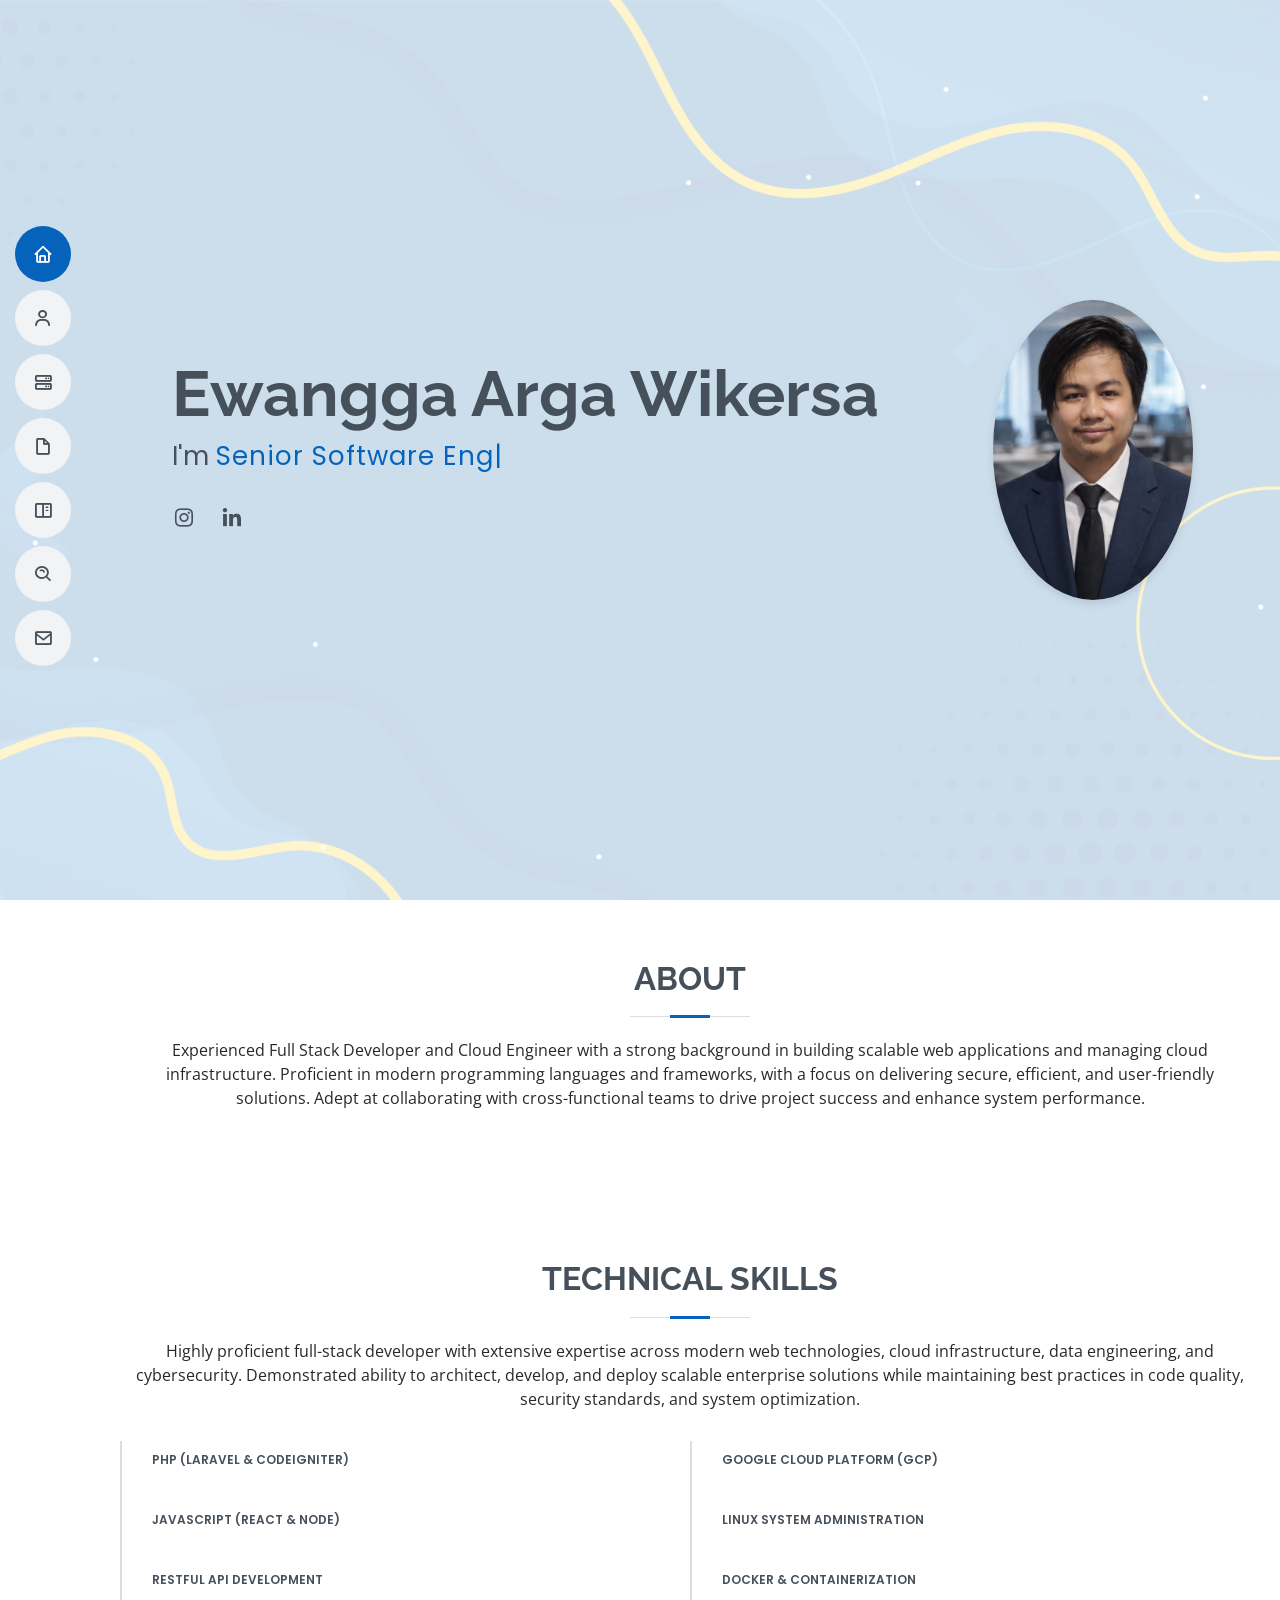
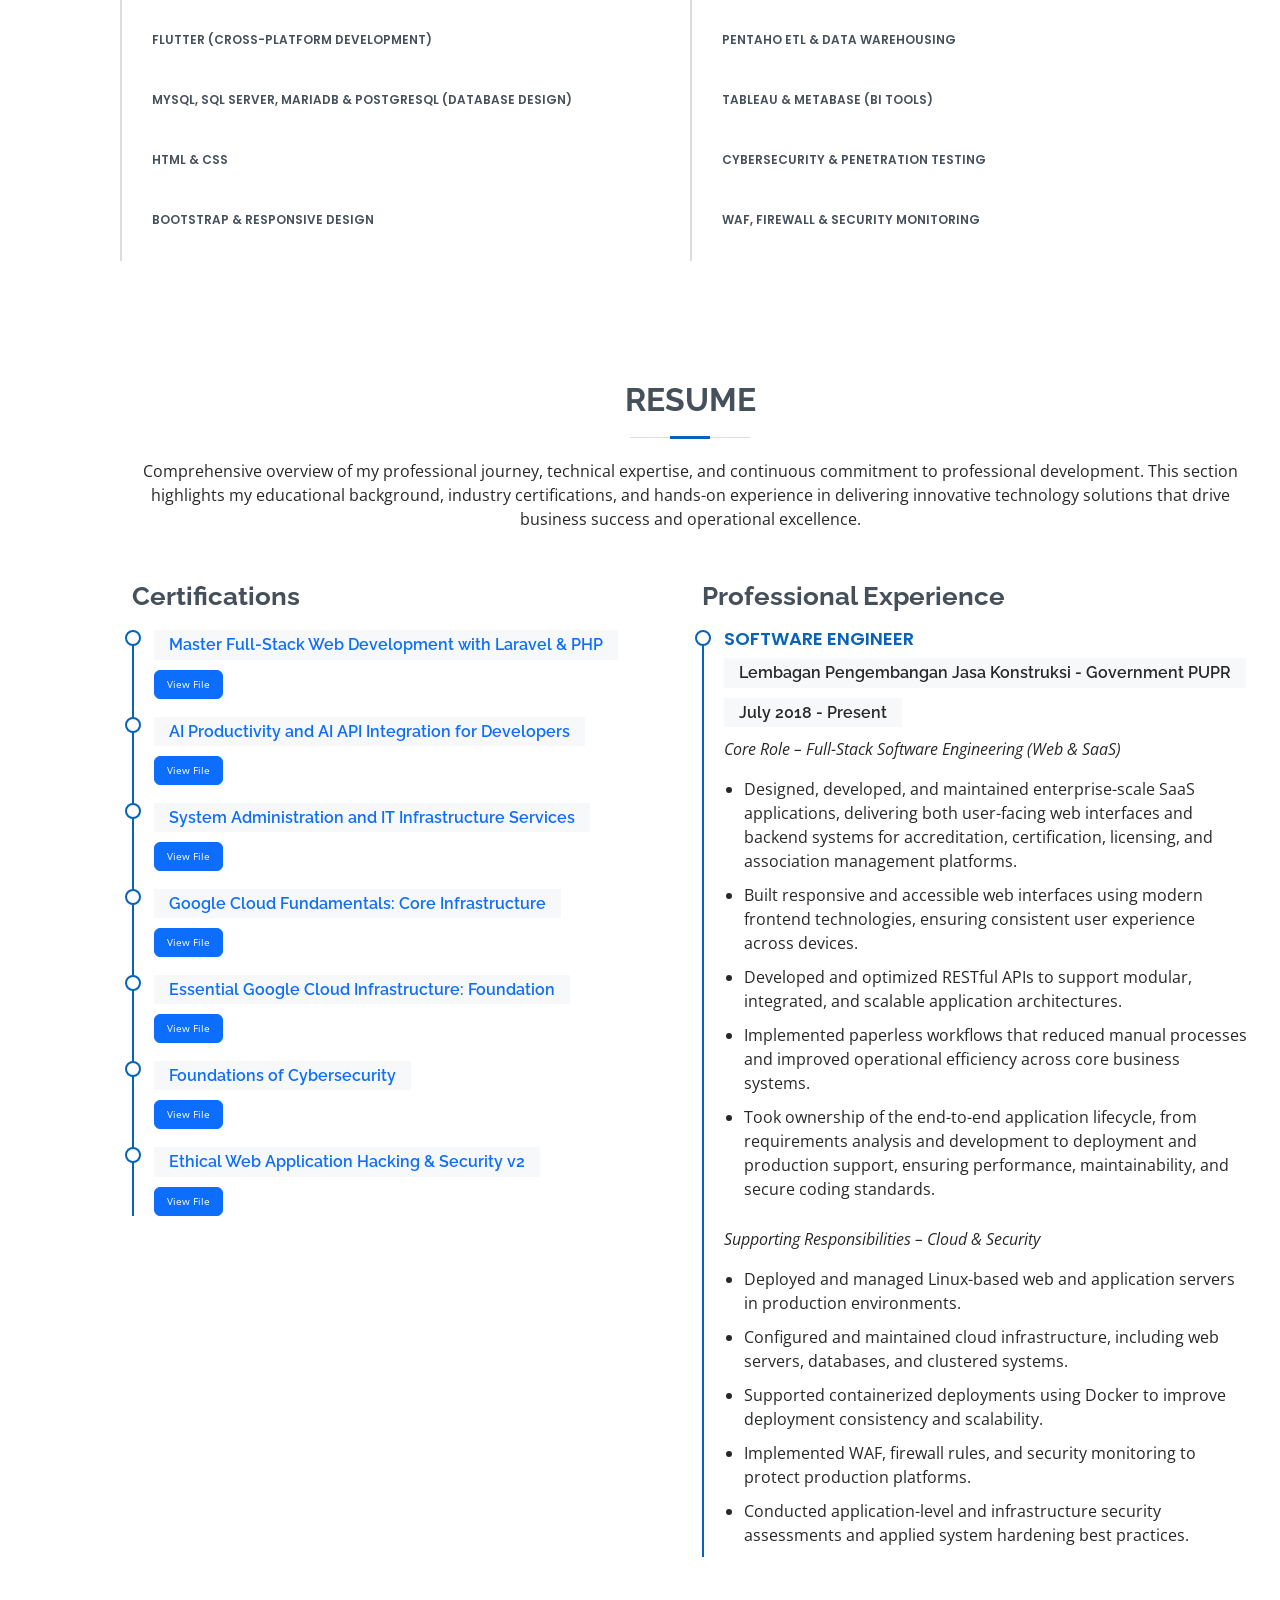
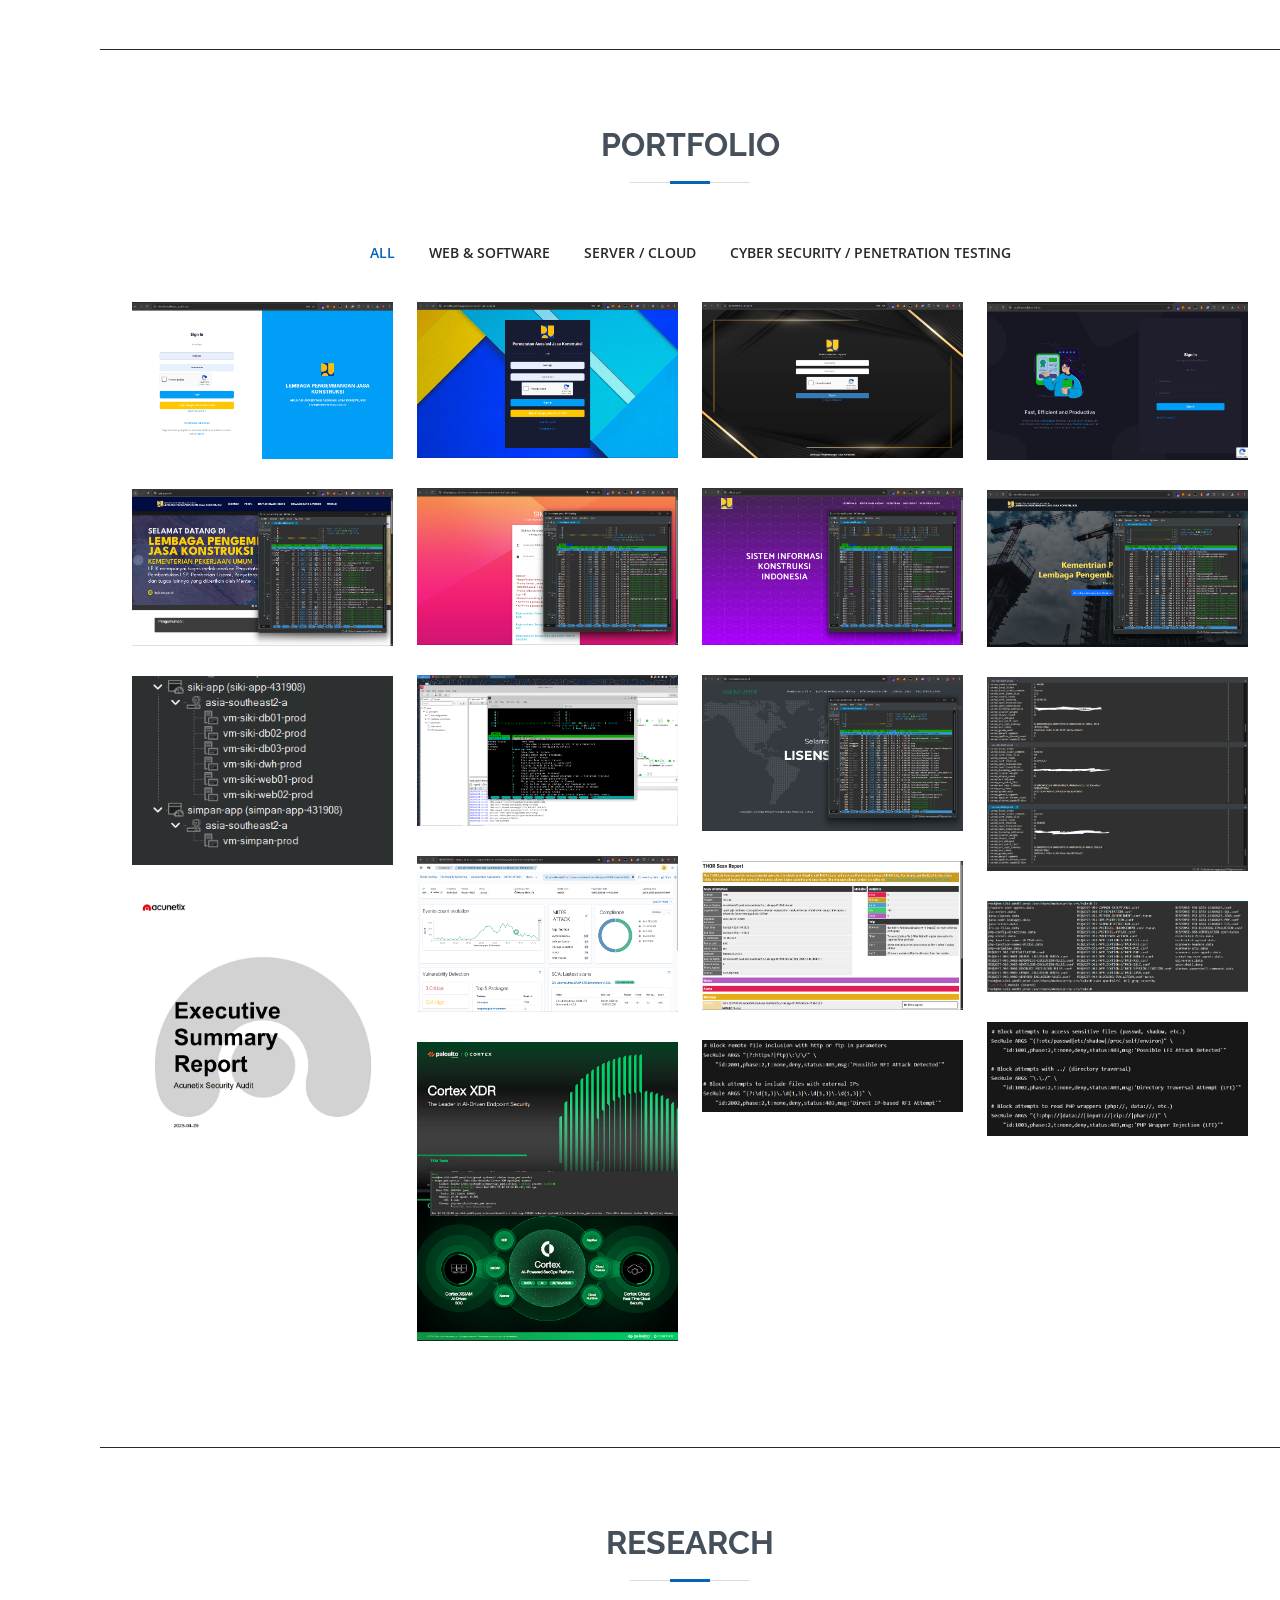
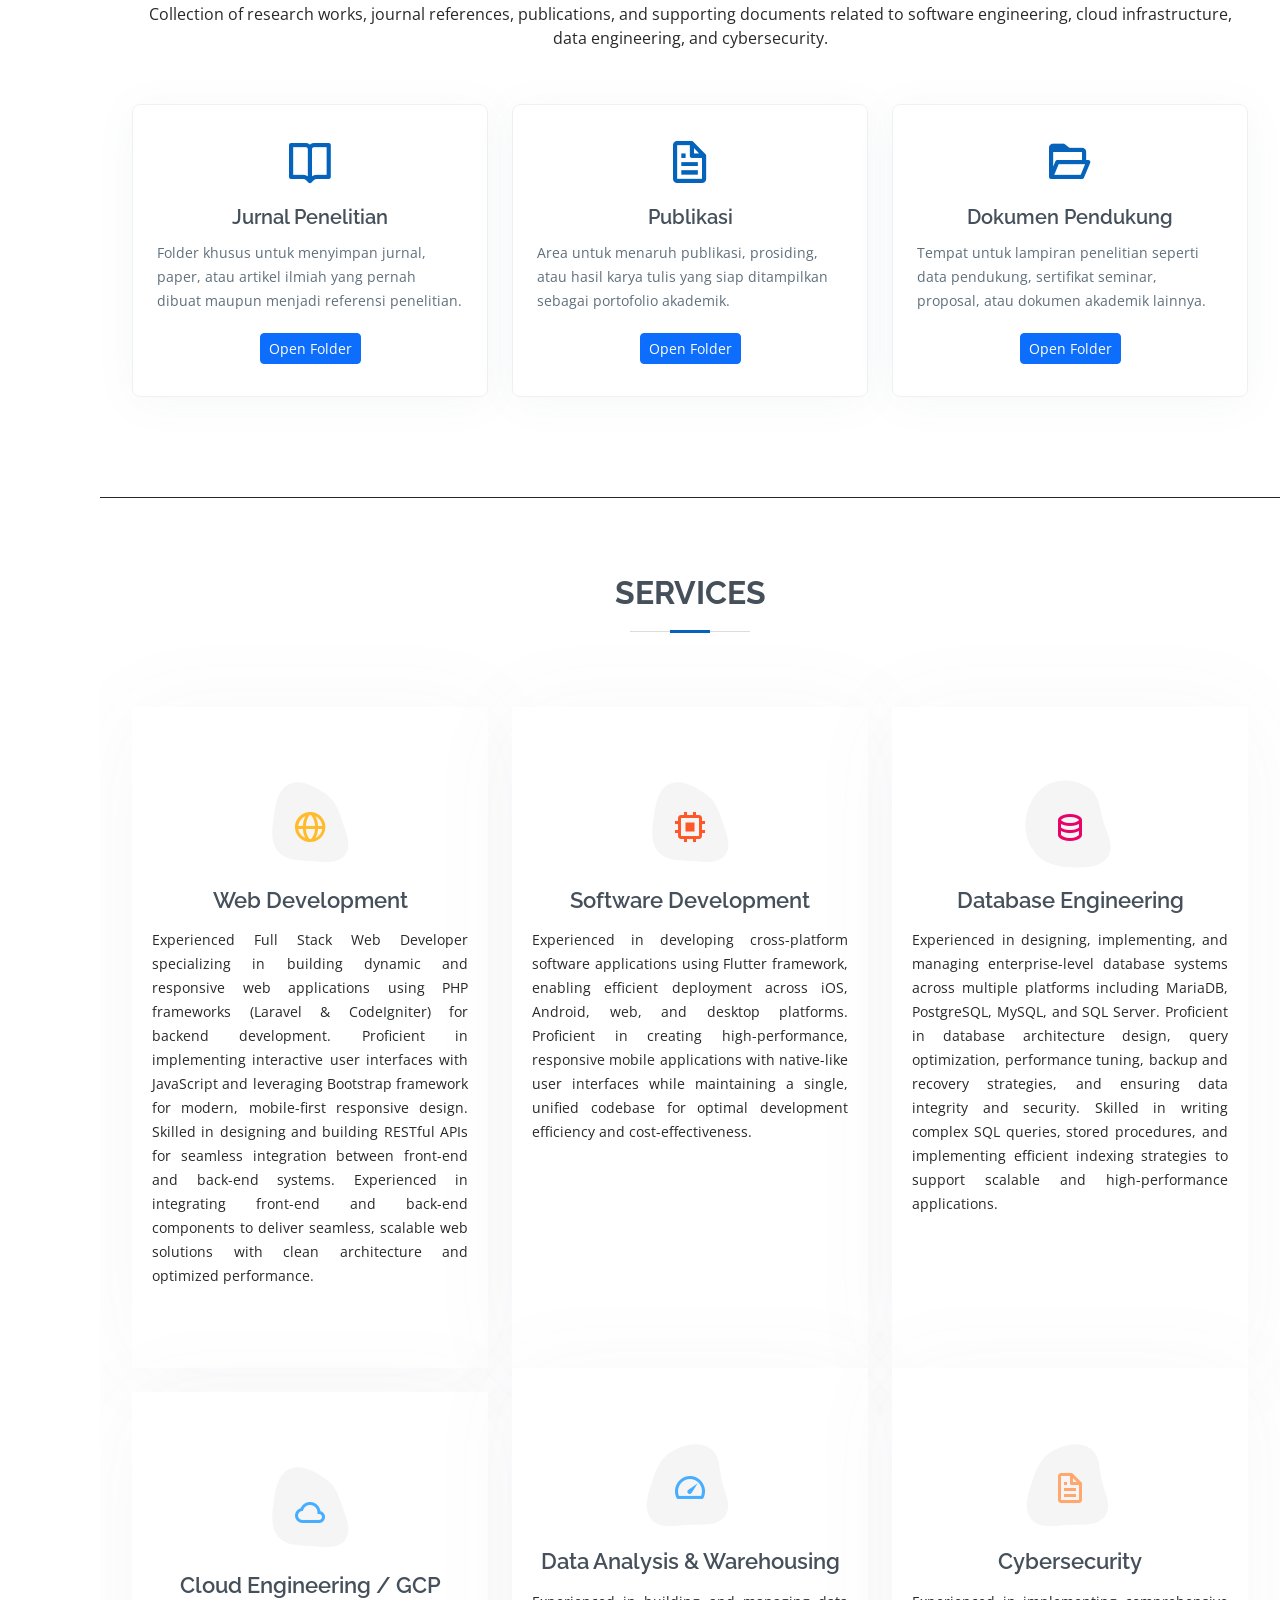
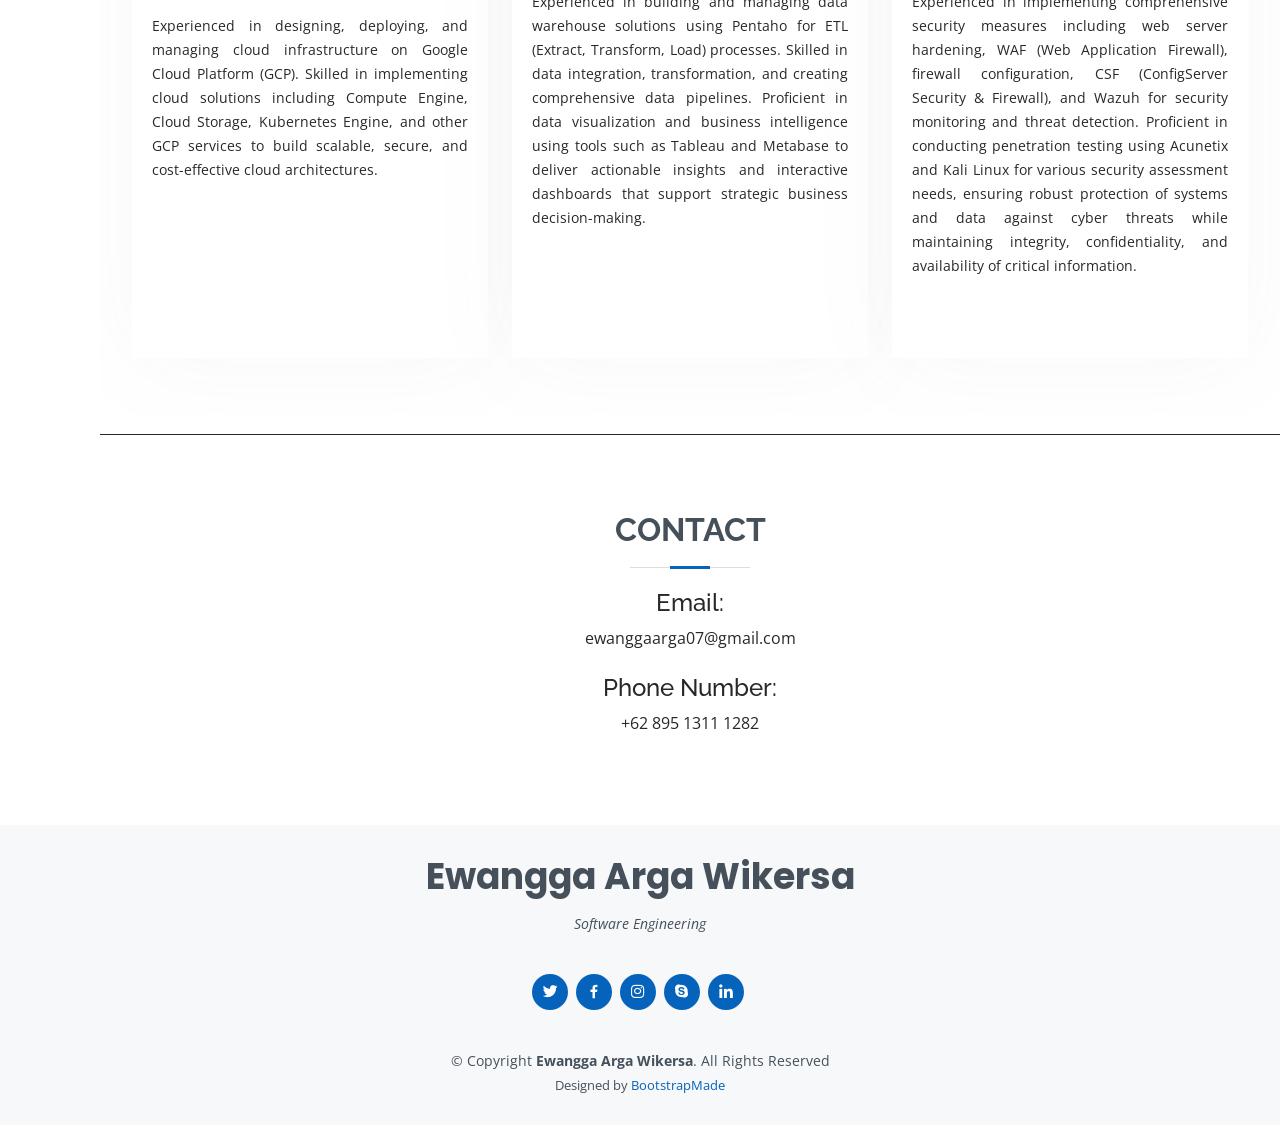
==== commit 651330d6: "Research" ====
--- a/index.html
+++ b/index.html
@@ -27,7 +27,7 @@
   <link href="assets/vendor/swiper/swiper-bundle.min.css" rel="stylesheet">
 
   <!-- Template Main CSS File -->
-  <link href="assets/css/style.css" rel="stylesheet">
+  <link href="assets/css/style.css?v=research-20260506" rel="stylesheet">
 
   <!-- =======================================================
   * Template Name: MyResume
@@ -70,6 +70,7 @@
         <li><a href="#services" class="nav-link scrollto"><i class="bx bx-server"></i> <span>Services</span></a></li>
         <li><a href="#resume" class="nav-link scrollto"><i class="bx bx-file-blank"></i> <span>Resume</span></a></li>
         <li><a href="#portfolio" class="nav-link scrollto"><i class="bx bx-book-content"></i> <span>Portfolio</span></a></li>
+        <li><a href="#research" class="nav-link scrollto"><i class="bx bx-search-alt"></i> <span>Research</span></a></li>
         <li><a href="#contact" class="nav-link scrollto"><i class="bx bx-envelope"></i> <span>Contact</span></a></li>
       </ul>
     </nav><!-- .nav-menu -->
@@ -584,6 +585,53 @@
 
     <hr data-aos="fade-up"/>
 
+    <!-- ======= Research Section ======= -->
+    <section id="research" class="research">
+      <div class="container" data-aos="fade-up">
+
+        <div class="section-title">
+          <h2>Research</h2>
+          <p>Collection of research works, journal references, publications, and supporting documents related to software engineering, cloud infrastructure, data engineering, and cybersecurity.</p>
+        </div>
+
+        <div class="row">
+          <div class="col-lg-4 col-md-6 d-flex align-items-stretch mt-4" data-aos="zoom-in" data-aos-delay="100">
+            <div class="research-item">
+              <center><i class="bx bx-book-open" style="font-size:50px;"></i>
+              <h4>Jurnal Penelitian</h4></center>
+              <p>Folder khusus untuk menyimpan jurnal, paper, atau artikel ilmiah yang pernah dibuat maupun menjadi referensi penelitian.</p>
+              <center><a href="penelitian/jurnal/index.html" class="btn btn-primary btn-sm">Open Folder</a></center>
+            </div>
+          </div>
+
+          <div class="col-lg-4 col-md-6 d-flex align-items-stretch mt-4" data-aos="zoom-in" data-aos-delay="200">
+            <div class="research-item">
+              <center><i class="bx bx-file" style="font-size:50px;"></i>
+              <h4>Publikasi</h4></center>
+              <p>Area untuk menaruh publikasi, prosiding, atau hasil karya tulis yang siap ditampilkan sebagai portofolio akademik.</p>
+              <center><a href="penelitian/publikasi/index.html" class="btn btn-primary btn-sm">Open Folder</a></center>
+            </div>
+          </div>
+
+          <div class="col-lg-4 col-md-6 d-flex align-items-stretch mt-4" data-aos="zoom-in" data-aos-delay="300">
+            <div class="research-item">
+              <center><i class="bx bx-folder-open" style="font-size:50px;"></i>
+              <h4>Dokumen Pendukung</h4></center>
+              <p>Tempat untuk lampiran penelitian seperti data pendukung, sertifikat seminar, proposal, atau dokumen akademik lainnya.</p>
+              <center><a href="penelitian/dokumen-pendukung/index.html" class="btn btn-primary btn-sm">Open Folder</a></center>
+            </div>
+          </div>
+        </div>
+
+        <div class="text-center mt-4">
+          <!-- <a href="penelitian/" class="btn btn-outline-primary">View Research Directory</a> -->
+        </div>
+
+      </div>
+    </section><!-- End Research Section -->
+
+    <hr data-aos="fade-up"/>
+
     
     <!-- ======= Services Section ======= -->
     <section id="services" class="services">
@@ -831,4 +879,4 @@
 
 </body>
 
-</html>+</html>
--- a/assets/css/style.css
+++ b/assets/css/style.css
@@ -795,6 +795,359 @@
 }
 
 /*--------------------------------------------------------------
+# Research
+--------------------------------------------------------------*/
+.research .research-item {
+  width: 100%;
+  padding: 32px 24px;
+  background: #fff;
+  border: 1px solid #eef0f2;
+  border-radius: 8px;
+  box-shadow: 0px 5px 40px 0px rgba(110, 123, 131, 0.06);
+  transition: all ease-in-out 0.3s;
+}
+
+.research .research-item:hover {
+  border-color: #d8e8f8;
+  box-shadow: 0px 8px 45px 0px rgba(110, 123, 131, 0.12);
+  transform: translateY(-4px);
+}
+
+.research .research-item i {
+  color: #0563bb;
+  font-size: 42px;
+  line-height: 1;
+  margin-bottom: 18px;
+}
+
+.research .research-item h4 {
+  color: #45505b;
+  font-size: 20px;
+  font-weight: 600;
+  margin-bottom: 12px;
+}
+
+.research .research-item p {
+  color: #5f6f7b;
+  font-size: 14px;
+  line-height: 24px;
+  margin-bottom: 20px;
+}
+
+.research-paper-title {
+  color: #45505b;
+  font-family: "Raleway", sans-serif;
+  font-size: 24px;
+  font-weight: 700;
+  line-height: 1.4;
+  margin: 0 auto;
+  max-width: 900px;
+}
+
+.journal-card {
+  align-items: flex-start;
+  background: #fff;
+  border: 1px solid #eef0f2;
+  border-radius: 8px;
+  box-shadow: 0px 5px 40px 0px rgba(110, 123, 131, 0.06);
+  display: flex;
+  gap: 22px;
+  padding: 28px;
+  transition: all ease-in-out 0.3s;
+  width: 100%;
+}
+
+.journal-card:hover {
+  border-color: #d8e8f8;
+  box-shadow: 0px 8px 45px 0px rgba(110, 123, 131, 0.12);
+  transform: translateY(-4px);
+}
+
+.journal-card-icon {
+  align-items: center;
+  background: #f8fbff;
+  border-radius: 8px;
+  display: flex;
+  flex: 0 0 64px;
+  height: 64px;
+  justify-content: center;
+  width: 64px;
+}
+
+.journal-card-icon i {
+  color: #0563bb;
+  font-size: 34px;
+}
+
+.journal-card-content h3 {
+  color: #45505b;
+  font-size: 22px;
+  font-weight: 700;
+  line-height: 1.4;
+  margin-bottom: 12px;
+}
+
+.journal-card-content p {
+  color: #5f6f7b;
+  font-size: 14px;
+  line-height: 24px;
+  margin-bottom: 18px;
+}
+
+.research-article,
+.research-attachments,
+.research-pdf-preview,
+.research-ppt-preview {
+  background: #fff;
+  border: 1px solid #eef0f2;
+  border-radius: 8px;
+  box-shadow: 0px 5px 40px 0px rgba(110, 123, 131, 0.06);
+  margin: 0 auto;
+  max-width: 980px;
+  padding: 36px;
+}
+
+.research-article-header {
+  border-bottom: 1px solid #eef0f2;
+  margin-bottom: 28px;
+  padding-bottom: 24px;
+}
+
+.research-category {
+  color: #0563bb;
+  display: inline-block;
+  font-size: 13px;
+  font-weight: 700;
+  letter-spacing: 0.5px;
+  margin-bottom: 12px;
+  text-transform: uppercase;
+}
+
+.research-article h1 {
+  color: #45505b;
+  font-size: 34px;
+  font-weight: 700;
+  line-height: 1.3;
+  margin-bottom: 16px;
+}
+
+.research-subtitle {
+  color: #5f6f7b;
+  font-size: 16px;
+  line-height: 28px;
+  margin-bottom: 0;
+}
+
+.research-article h3,
+.research-attachments h3,
+.research-pdf-preview h3,
+.research-ppt-preview h3 {
+  color: #45505b;
+  font-size: 22px;
+  font-weight: 700;
+  line-height: 1.4;
+  margin: 30px 0 14px;
+}
+
+.research-attachments h3,
+.research-pdf-preview h3,
+.research-ppt-preview h3 {
+  margin-top: 0;
+}
+
+.research-article h4 {
+  color: #45505b;
+  font-size: 18px;
+  font-weight: 700;
+  line-height: 1.4;
+  margin: 22px 0 10px;
+}
+
+.research-article p {
+  color: #45505b;
+  font-size: 15px;
+  line-height: 28px;
+  margin-bottom: 18px;
+  text-align: justify;
+}
+
+.research-list {
+  color: #45505b;
+  font-size: 15px;
+  line-height: 28px;
+  margin: 0 0 22px;
+  padding-left: 22px;
+}
+
+.research-list li {
+  margin-bottom: 10px;
+}
+
+.research-article blockquote {
+  background: #f8fbff;
+  border-left: 4px solid #0563bb;
+  color: #45505b;
+  font-size: 17px;
+  font-style: italic;
+  line-height: 30px;
+  margin: 26px 0;
+  padding: 22px 26px;
+}
+
+.research-article hr {
+  border-color: #eef0f2;
+  margin: 34px 0;
+}
+
+.research-attachments,
+.research-pdf-preview,
+.research-ppt-preview {
+  margin-top: 30px;
+}
+
+.research-pdf-frame,
+.research-ppt-frame {
+  background: #f8fbff;
+  border: 1px solid #eef0f2;
+  border-radius: 8px;
+  display: block;
+  height: 720px;
+  width: 100%;
+}
+
+.presentation-carousel {
+  background: #f8fbff;
+  border: 1px solid #eef0f2;
+  border-radius: 8px;
+  overflow: hidden;
+}
+
+.presentation-carousel .carousel-inner {
+  aspect-ratio: 16 / 9;
+  background: #f8fbff;
+}
+
+.presentation-carousel .carousel-item,
+.presentation-carousel .carousel-item img {
+  height: 100%;
+}
+
+.presentation-carousel .carousel-item img {
+  object-fit: contain;
+}
+
+.presentation-carousel .carousel-control-prev,
+.presentation-carousel .carousel-control-next {
+  background: rgba(5, 99, 187, 0.78);
+  bottom: auto;
+  height: 52px;
+  opacity: 1;
+  top: 50%;
+  transform: translateY(-50%);
+  width: 52px;
+}
+
+.presentation-carousel .carousel-control-prev {
+  border-radius: 0 8px 8px 0;
+}
+
+.presentation-carousel .carousel-control-next {
+  border-radius: 8px 0 0 8px;
+}
+
+.presentation-carousel .carousel-indicators {
+  background: rgba(69, 80, 91, 0.45);
+  border-radius: 999px;
+  margin-bottom: 12px;
+  margin-left: auto;
+  margin-right: auto;
+  padding: 6px 8px;
+  width: fit-content;
+}
+
+.presentation-carousel .carousel-indicators [data-bs-target] {
+  border-radius: 50%;
+  height: 8px;
+  width: 8px;
+}
+
+.preview-note {
+  color: #5f6f7b;
+  font-size: 13px;
+  line-height: 22px;
+  margin: 12px 0 0;
+}
+
+.attachment-item {
+  align-items: center;
+  background: #fff;
+  border: 1px solid #eef0f2;
+  border-radius: 8px;
+  display: flex;
+  gap: 16px;
+  padding: 20px;
+  transition: all ease-in-out 0.3s;
+  width: 100%;
+}
+
+.attachment-item:hover {
+  border-color: #0563bb;
+  box-shadow: 0px 8px 35px rgba(110, 123, 131, 0.12);
+  transform: translateY(-3px);
+}
+
+.attachment-item i {
+  color: #0563bb;
+  font-size: 38px;
+}
+
+.attachment-item strong {
+  color: #45505b;
+  display: block;
+  font-size: 16px;
+  margin-bottom: 4px;
+}
+
+.attachment-item small {
+  color: #5f6f7b;
+  font-size: 13px;
+}
+
+@media (max-width: 768px) {
+  .journal-card {
+    display: block;
+  }
+
+  .journal-card-icon {
+    margin-bottom: 18px;
+  }
+
+  .research-paper-title {
+    font-size: 20px;
+  }
+
+  .research-article,
+  .research-attachments,
+  .research-pdf-preview,
+  .research-ppt-preview {
+    padding: 24px;
+  }
+
+  .research-pdf-frame,
+  .research-ppt-frame {
+    height: 520px;
+  }
+
+  .research-article h1 {
+    font-size: 26px;
+  }
+
+  .research-article p {
+    text-align: left;
+  }
+}
+
+/*--------------------------------------------------------------
 # Services
 --------------------------------------------------------------*/
 .services .icon-box {
@@ -1206,4 +1559,4 @@
 
 #footer .credits {
   font-size: 13px;
-}+}
